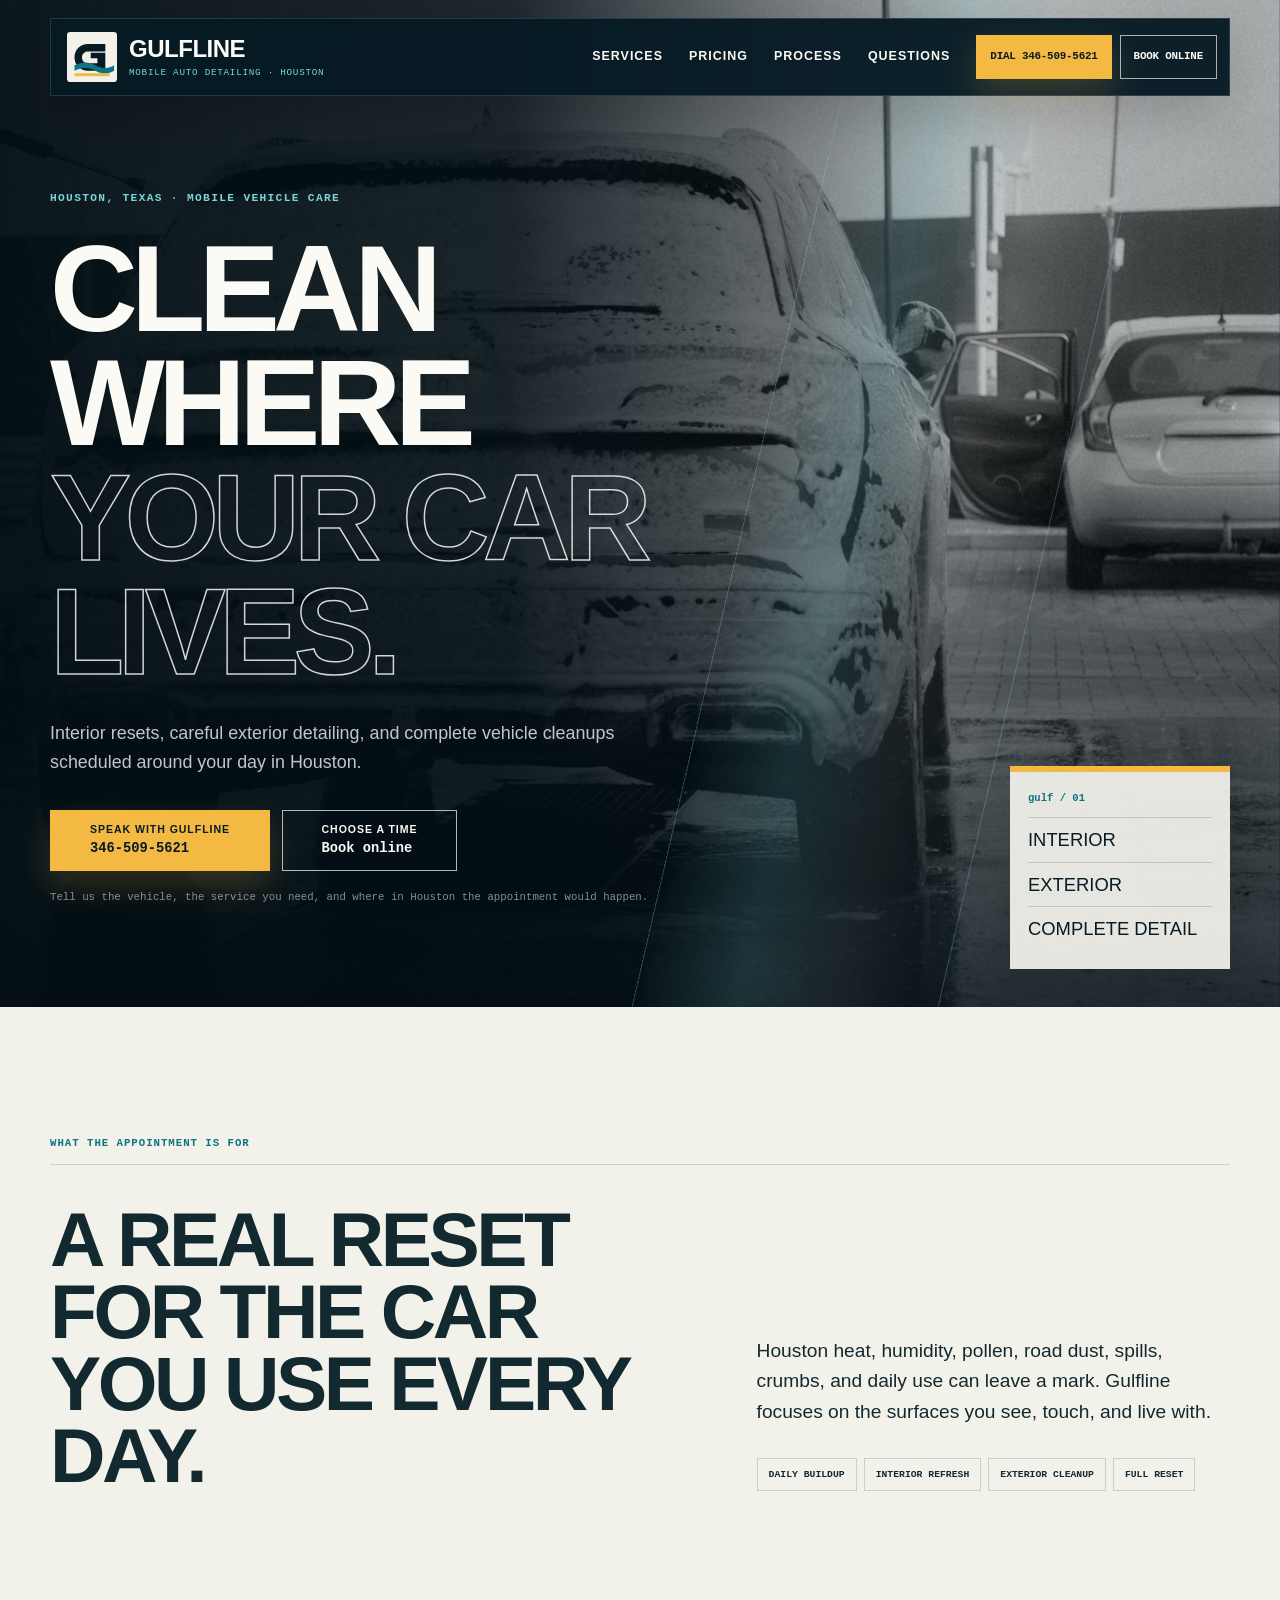
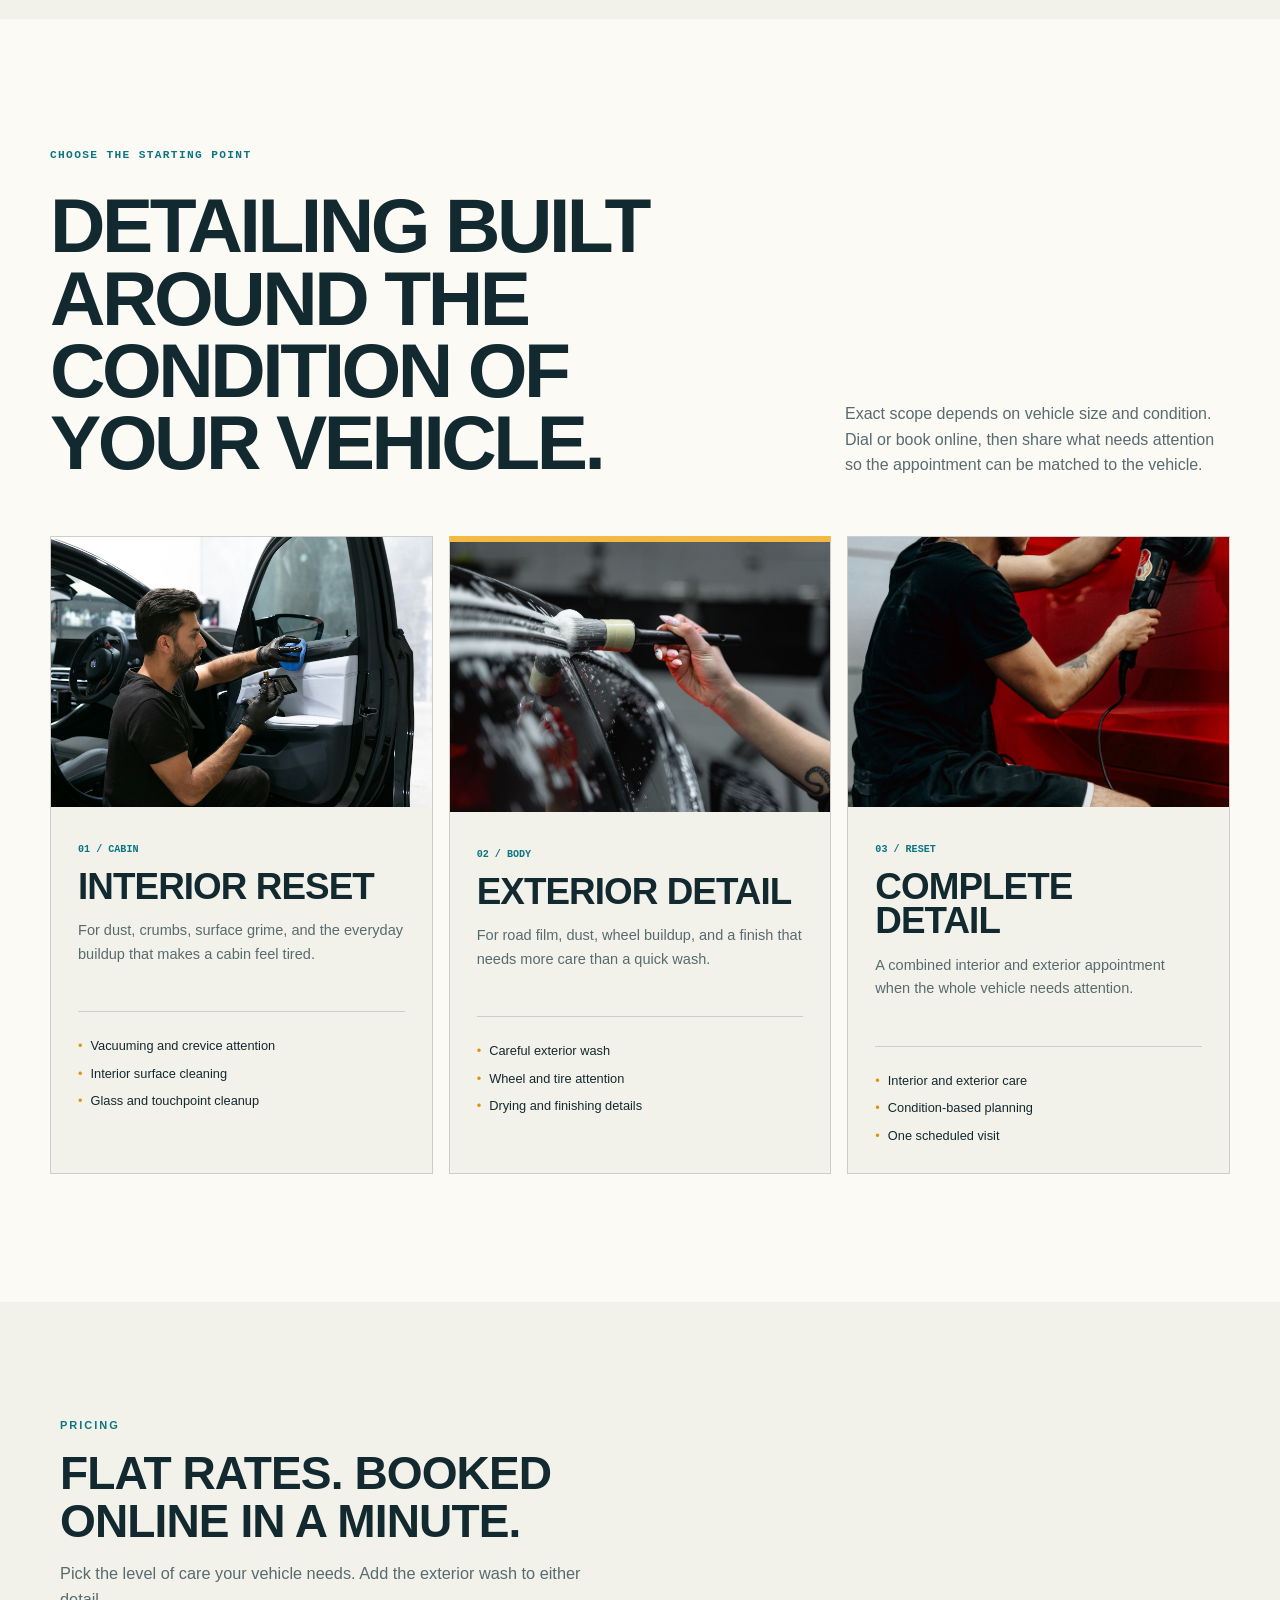
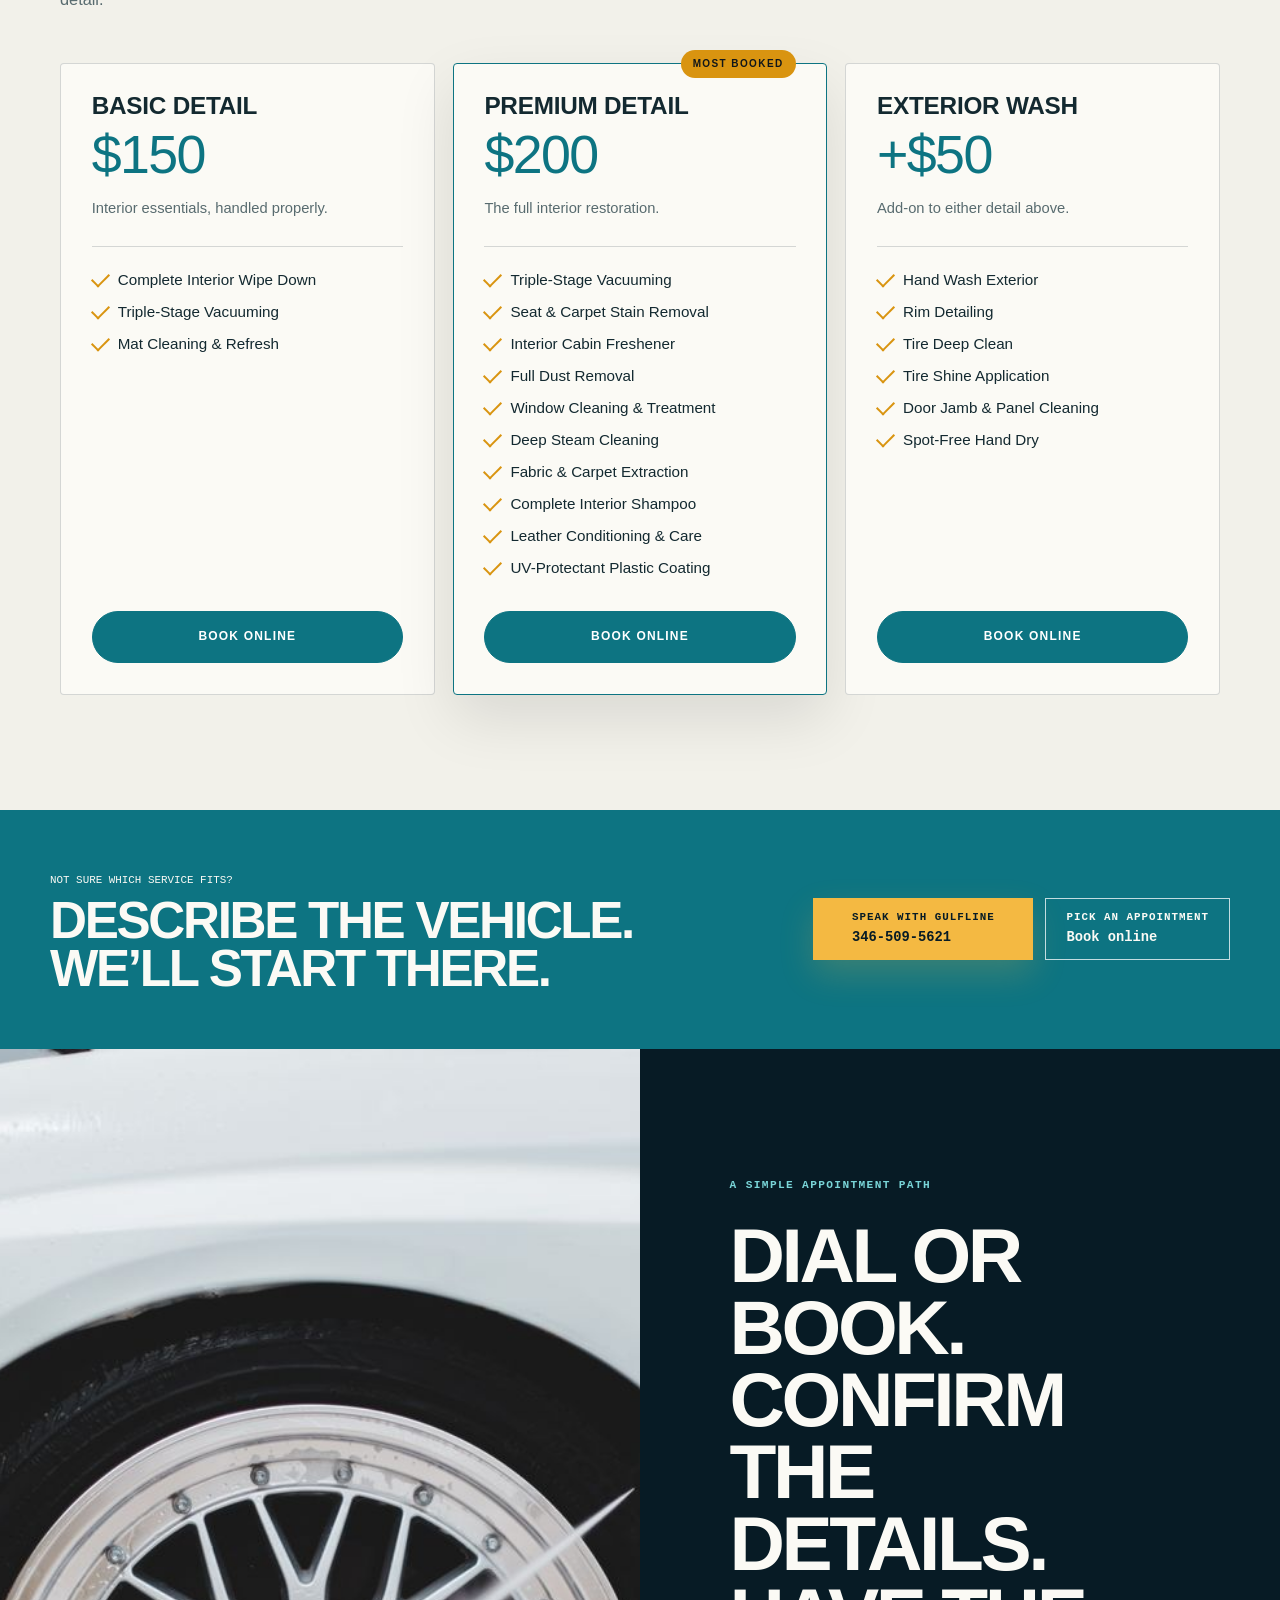
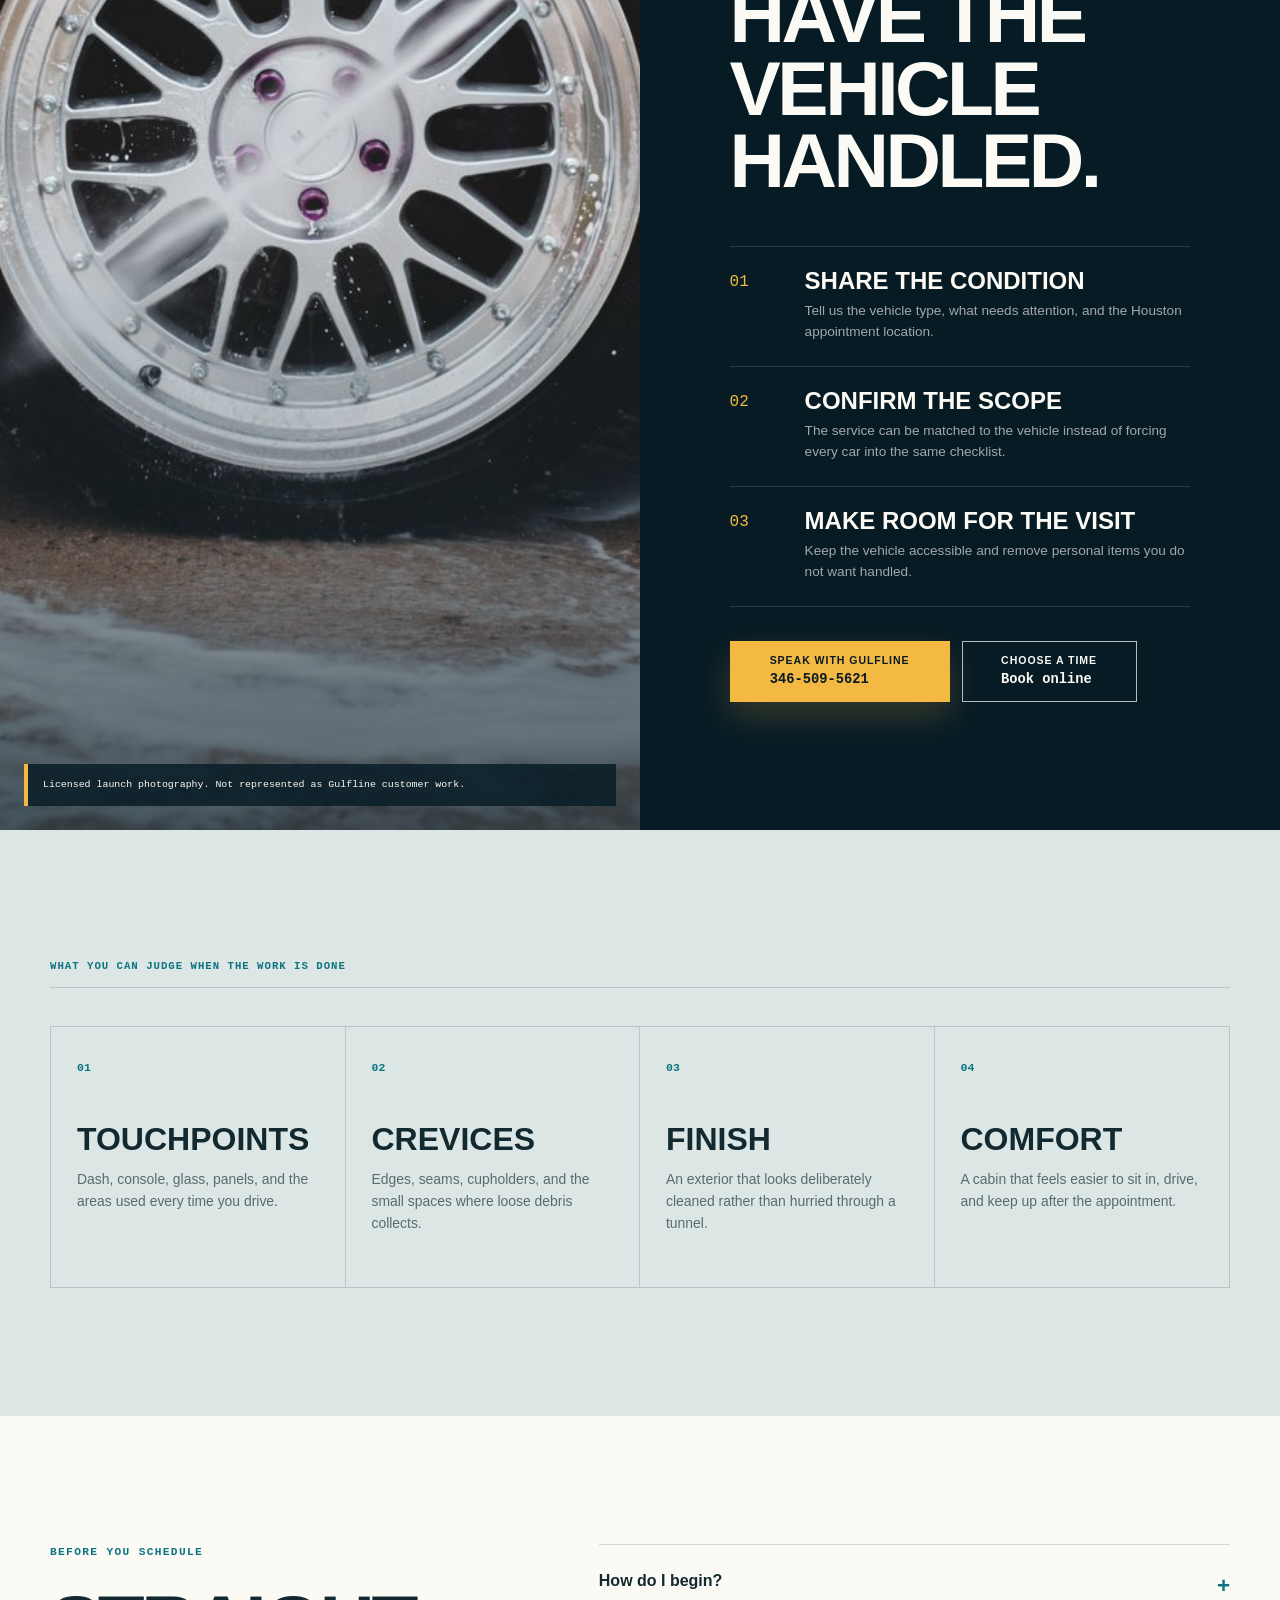
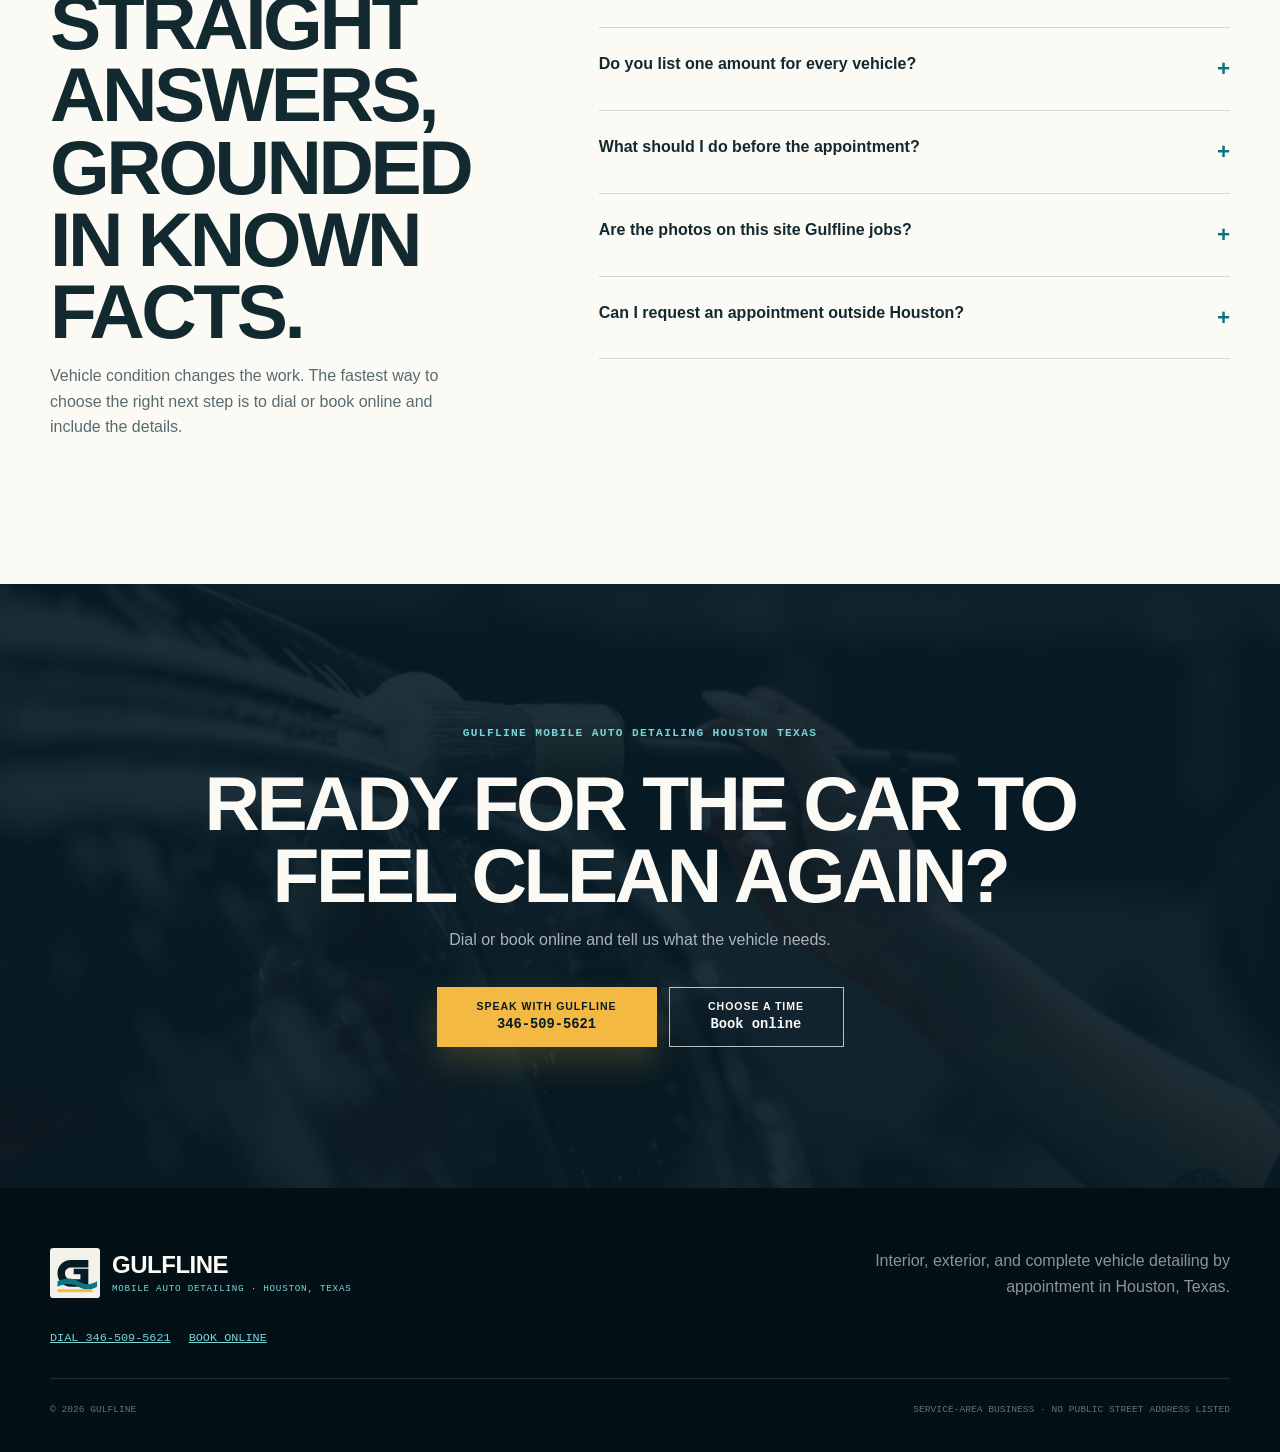
==== index.html @ 2dddc1d7 "Add flat-rate pricing section with three packages Publishes Basic Detail $150, Premium Detail $200, " ====
<!doctype html>
<html lang="en">
<head>
  <meta charset="utf-8">
  <meta name="viewport" content="width=device-width, initial-scale=1">
  <title>Gulfline Mobile Auto Detailing Houston Texas</title>
  <meta name="description" content="Gulfline Mobile Auto Detailing Houston Texas provides careful interior and exterior vehicle detailing by appointment. Dial or book online.">
  <meta name="theme-color" content="#071b25">
  <link rel="canonical" href="https://gulflinedetailing.shop/">
  <link rel="icon" href="/assets/favicon.svg" type="image/svg+xml">
  <link rel="preload" href="/assets/hero-foam.jpg" as="image">
  <link rel="stylesheet" href="/styles.css">
  <script type="application/ld+json">
{
  "@context": "https://schema.org",
  "@type": "LocalBusiness",
  "name": "Gulfline Mobile Auto Detailing Houston Texas",
  "url": "https://gulflinedetailing.shop/",
  "telephone": "+13465095621",
  "description": "Mobile auto detailing in Houston, Texas with interior, exterior, and complete detailing appointments.",
  "areaServed": {
    "@type": "City",
    "name": "Houston",
    "containedInPlace": {
      "@type": "State",
      "name": "Texas"
    }
  },
  "hasOfferCatalog": {
    "@type": "OfferCatalog",
    "name": "Detailing packages",
    "itemListElement": [
      {
        "@type": "Offer",
        "name": "Basic Detail",
        "price": "150",
        "priceCurrency": "USD",
        "availability": "https://schema.org/InStock",
        "url": "https://gulflinedetailing.shop/#pricing",
        "itemOffered": {
          "@type": "Service",
          "name": "Basic Detail",
          "description": "Interior essentials: complete interior wipe down, triple-stage vacuuming, and mat cleaning and refresh."
        }
      },
      {
        "@type": "Offer",
        "name": "Premium Detail",
        "price": "200",
        "priceCurrency": "USD",
        "availability": "https://schema.org/InStock",
        "url": "https://gulflinedetailing.shop/#pricing",
        "itemOffered": {
          "@type": "Service",
          "name": "Premium Detail",
          "description": "Full interior restoration: triple-stage vacuuming, seat and carpet stain removal, cabin freshener, full dust removal, window cleaning and treatment, deep steam cleaning, fabric and carpet extraction, complete interior shampoo, leather conditioning, and UV-protectant plastic coating."
        }
      },
      {
        "@type": "Offer",
        "name": "Exterior Wash",
        "price": "50",
        "priceCurrency": "USD",
        "availability": "https://schema.org/InStock",
        "url": "https://gulflinedetailing.shop/#pricing",
        "itemOffered": {
          "@type": "Service",
          "name": "Exterior Wash",
          "description": "Add-on to either detail: hand wash exterior, rim detailing, tire deep clean, tire shine application, door jamb and panel cleaning, and spot-free hand dry."
        }
      }
    ]
  }
}
    </script>
</head>
<body>
  <a class="skip-link" href="#main">Skip to content</a>

  <header class="site-header">
    <a class="brand" href="#top" aria-label="Gulfline home">
      <img src="/assets/logo.svg" alt="" width="52" height="52">
      <span><strong>Gulfline</strong><small>Mobile Auto Detailing · Houston</small></span>
    </a>
    <button class="menu-toggle" type="button" aria-expanded="false" aria-controls="site-nav">
      <span class="sr-only">Menu</span>
      <i></i><i></i><i></i>
    </button>
    <nav id="site-nav" class="site-nav" aria-label="Primary navigation">
      <a href="#services">Services</a>
      <a href="#pricing">Pricing</a>
      <a href="#process">Process</a>
      <a href="#faq">Questions</a>
      <div class="nav-actions">
        <a class="button button-primary button-small" href="tel:+13465095621">Dial 346-509-5621</a>
        <a class="button button-outline button-small" href="https://cal.com/sumitdatta/auto-detail-service">Book online</a>
      </div>
    </nav>
  </header>

  <main id="main">
    <section id="top" class="hero">
      <div class="hero-media" aria-hidden="true"></div>
      <div class="hero-shade" aria-hidden="true"></div>
      <div class="waterline" aria-hidden="true"></div>
      <div class="hero-copy">
        <p class="eyebrow">Houston, Texas · Mobile vehicle care</p>
        <h1>Clean where<br><em>your car lives.</em></h1>
        <p class="hero-lede">Interior resets, careful exterior detailing, and complete vehicle cleanups scheduled around your day in Houston.</p>
        <div class="action-pair">
          <a class="button button-primary" href="tel:+13465095621">
            <span>Speak with Gulfline</span>
            <strong>346-509-5621</strong>
          </a>
          <a class="button button-outline button-light" href="https://cal.com/sumitdatta/auto-detail-service">
            <span>Choose a time</span>
            <strong>Book online</strong>
          </a>
        </div>
        <p class="microcopy">Tell us the vehicle, the service you need, and where in Houston the appointment would happen.</p>
      </div>
      <div class="hero-ticket" aria-label="Service summary">
        <span>gulf / 01</span>
        <p>Interior</p>
        <p>Exterior</p>
        <p>Complete detail</p>
      </div>
    </section>

    <section class="intro section">
      <div class="section-label">What the appointment is for</div>
      <div class="intro-grid">
        <h2>A real reset for the car you use every day.</h2>
        <div>
          <p class="lead">Houston heat, humidity, pollen, road dust, spills, crumbs, and daily use can leave a mark. Gulfline focuses on the surfaces you see, touch, and live with.</p>
          <div class="condition-strip" aria-label="Common reasons to schedule">
            <span>Daily buildup</span>
            <span>Interior refresh</span>
            <span>Exterior cleanup</span>
            <span>Full reset</span>
          </div>
        </div>
      </div>
    </section>

    <section id="services" class="services section">
      <div class="section-heading">
        <div>
          <p class="section-kicker">Choose the starting point</p>
          <h2>Detailing built around the condition of your vehicle.</h2>
        </div>
        <p>Exact scope depends on vehicle size and condition. Dial or book online, then share what needs attention so the appointment can be matched to the vehicle.</p>
      </div>

      <div class="service-grid">
        <article class="service-card">
          <img src="/assets/service-interior.jpg" alt="A vehicle interior being carefully cleaned">
          <div class="service-body">
            <span class="service-code">01 / CABIN</span>
            <h3>Interior reset</h3>
            <p>For dust, crumbs, surface grime, and the everyday buildup that makes a cabin feel tired.</p>
            <ul>
              <li>Vacuuming and crevice attention</li>
              <li>Interior surface cleaning</li>
              <li>Glass and touchpoint cleanup</li>
            </ul>
          </div>
        </article>

        <article class="service-card featured">
          <img src="/assets/service-foam.jpg" alt="A vehicle covered in foam during an exterior wash">
          <div class="service-body">
            <span class="service-code">02 / BODY</span>
            <h3>Exterior detail</h3>
            <p>For road film, dust, wheel buildup, and a finish that needs more care than a quick wash.</p>
            <ul>
              <li>Careful exterior wash</li>
              <li>Wheel and tire attention</li>
              <li>Drying and finishing details</li>
            </ul>
          </div>
        </article>

        <article class="service-card">
          <img src="/assets/service-polish.jpg" alt="A vehicle panel being polished during detailing">
          <div class="service-body">
            <span class="service-code">03 / RESET</span>
            <h3>Complete detail</h3>
            <p>A combined interior and exterior appointment when the whole vehicle needs attention.</p>
            <ul>
              <li>Interior and exterior care</li>
              <li>Condition-based planning</li>
              <li>One scheduled visit</li>
            </ul>
          </div>
        </article>
      </div>
    </section>

    <section class="rates" id="pricing" aria-labelledby="pricing-title">
      <div class="rates-shell">
        <div class="rates-head">
          <p class="rates-eyebrow">Pricing</p>
          <h2 id="pricing-title">Flat rates. Booked online in a minute.</h2>
          <p class="rates-intro">Pick the level of care your vehicle needs. Add the exterior wash to either detail.</p>
        </div>

        <div class="rate-grid">
          <article class="rate-card">
            <h3>Basic Detail</h3>
            <p class="rate-figure">$150</p>
            <p class="rate-note">Interior essentials, handled properly.</p>
            <ul class="rate-list">
              <li>Complete Interior Wipe Down</li>
              <li>Triple-Stage Vacuuming</li>
              <li>Mat Cleaning &amp; Refresh</li>
            </ul>
            <a class="rate-cta" href="https://cal.com/sumitdatta/auto-detail-service" target="_blank" rel="noopener">Book Online</a>
          </article>
          <article class="rate-card rate-card-featured">
            <span class="rate-badge">Most booked</span>
            <h3>Premium Detail</h3>
            <p class="rate-figure">$200</p>
            <p class="rate-note">The full interior restoration.</p>
            <ul class="rate-list">
              <li>Triple-Stage Vacuuming</li>
              <li>Seat &amp; Carpet Stain Removal</li>
              <li>Interior Cabin Freshener</li>
              <li>Full Dust Removal</li>
              <li>Window Cleaning &amp; Treatment</li>
              <li>Deep Steam Cleaning</li>
              <li>Fabric &amp; Carpet Extraction</li>
              <li>Complete Interior Shampoo</li>
              <li>Leather Conditioning &amp; Care</li>
              <li>UV-Protectant Plastic Coating</li>
            </ul>
            <a class="rate-cta" href="https://cal.com/sumitdatta/auto-detail-service" target="_blank" rel="noopener">Book Online</a>
          </article>
          <article class="rate-card">
            <h3>Exterior Wash</h3>
            <p class="rate-figure">+$50</p>
            <p class="rate-note">Add-on to either detail above.</p>
            <ul class="rate-list">
              <li>Hand Wash Exterior</li>
              <li>Rim Detailing</li>
              <li>Tire Deep Clean</li>
              <li>Tire Shine Application</li>
              <li>Door Jamb &amp; Panel Cleaning</li>
              <li>Spot-Free Hand Dry</li>
            </ul>
            <a class="rate-cta" href="https://cal.com/sumitdatta/auto-detail-service" target="_blank" rel="noopener">Book Online</a>
          </article>
        </div>
      </div>
    </section>

    <section class="mid-cta">
      <div>
        <span>Not sure which service fits?</span>
        <h2>Describe the vehicle. We’ll start there.</h2>
      </div>
      <div class="action-pair">
        <a class="button button-primary" href="tel:+13465095621">
          <span>Speak with Gulfline</span>
          <strong>346-509-5621</strong>
        </a>
        <a class="button button-outline" href="https://cal.com/sumitdatta/auto-detail-service">
          <span>Pick an appointment</span>
          <strong>Book online</strong>
        </a>
      </div>
    </section>

    <section id="process" class="process">
      <div class="process-photo">
        <img src="/assets/process-wheel.jpg" alt="A car wheel being cleaned with water and foam">
        <p>Licensed launch photography. Not represented as Gulfline customer work.</p>
      </div>
      <div class="process-copy section">
        <p class="section-kicker light">A simple appointment path</p>
        <h2>Dial or book. Confirm the details. Have the vehicle handled.</h2>
        <ol>
          <li>
            <span>01</span>
            <div><h3>Share the condition</h3><p>Tell us the vehicle type, what needs attention, and the Houston appointment location.</p></div>
          </li>
          <li>
            <span>02</span>
            <div><h3>Confirm the scope</h3><p>The service can be matched to the vehicle instead of forcing every car into the same checklist.</p></div>
          </li>
          <li>
            <span>03</span>
            <div><h3>Make room for the visit</h3><p>Keep the vehicle accessible and remove personal items you do not want handled.</p></div>
          </li>
        </ol>
        <div class="action-pair">
          <a class="button button-primary" href="tel:+13465095621"><span>Speak with Gulfline</span><strong>346-509-5621</strong></a>
          <a class="button button-outline button-light" href="https://cal.com/sumitdatta/auto-detail-service"><span>Choose a time</span><strong>Book online</strong></a>
        </div>
      </div>
    </section>

    <section class="proof section">
      <div class="section-label">What you can judge when the work is done</div>
      <div class="proof-grid">
        <article><strong>01</strong><h3>Touchpoints</h3><p>Dash, console, glass, panels, and the areas used every time you drive.</p></article>
        <article><strong>02</strong><h3>Crevices</h3><p>Edges, seams, cupholders, and the small spaces where loose debris collects.</p></article>
        <article><strong>03</strong><h3>Finish</h3><p>An exterior that looks deliberately cleaned rather than hurried through a tunnel.</p></article>
        <article><strong>04</strong><h3>Comfort</h3><p>A cabin that feels easier to sit in, drive, and keep up after the appointment.</p></article>
      </div>
    </section>

    <section id="faq" class="faq section">
      <div>
        <p class="section-kicker">Before you schedule</p>
        <h2>Straight answers, grounded in known facts.</h2>
        <p class="faq-intro">Vehicle condition changes the work. The fastest way to choose the right next step is to dial or book online and include the details.</p>
      </div>
      <div class="accordion">
        <details>
          <summary>How do I begin?<span aria-hidden="true">+</span></summary>
          <p>Dial +1 346-509-5621 or use the online appointment link. Share the vehicle, the service you are considering, and the Houston location.</p>
        </details>
        <details>
          <summary>Do you list one amount for every vehicle?<span aria-hidden="true">+</span></summary>
          <p>Not on this site. Vehicle size, condition, and requested scope can change the work, so confirm the details before the appointment.</p>
        </details>
        <details>
          <summary>What should I do before the appointment?<span aria-hidden="true">+</span></summary>
          <p>Remove valuables and personal items, make the vehicle accessible, and mention any areas that need special attention.</p>
        </details>
        <details>
          <summary>Are the photos on this site Gulfline jobs?<span aria-hidden="true">+</span></summary>
          <p>No. They are licensed stock photographs used to show the type of detailing work discussed on the page, not Gulfline customer vehicles.</p>
        </details>
        <details>
          <summary>Can I request an appointment outside Houston?<span aria-hidden="true">+</span></summary>
          <p>Dial or book online and include the location. Availability for nearby areas should be confirmed directly rather than assumed.</p>
        </details>
      </div>
    </section>

    <section class="final-cta">
      <p class="section-kicker light">Gulfline Mobile Auto Detailing Houston Texas</p>
      <h2>Ready for the car to feel clean again?</h2>
      <p>Dial or book online and tell us what the vehicle needs.</p>
      <div class="action-pair centered">
        <a class="button button-primary" href="tel:+13465095621"><span>Speak with Gulfline</span><strong>346-509-5621</strong></a>
        <a class="button button-outline button-light" href="https://cal.com/sumitdatta/auto-detail-service"><span>Choose a time</span><strong>Book online</strong></a>
      </div>
    </section>
  </main>

  <footer>
    <a class="brand footer-brand" href="#top">
      <img src="/assets/logo.svg" alt="" width="52" height="52">
      <span><strong>Gulfline</strong><small>Mobile Auto Detailing · Houston, Texas</small></span>
    </a>
    <p>Interior, exterior, and complete vehicle detailing by appointment in Houston, Texas.</p>
    <div class="footer-actions">
      <a href="tel:+13465095621">Dial 346-509-5621</a>
      <a href="https://cal.com/sumitdatta/auto-detail-service">Book online</a>
    </div>
    <div class="footer-bottom"><span>© <span id="year">2026</span> Gulfline</span><span>Service-area business · No public street address listed</span></div>
  </footer>

  <div class="mobile-bar" aria-label="Appointment actions">
    <a href="tel:+13465095621">Dial 346-509-5621</a>
    <a href="https://cal.com/sumitdatta/auto-detail-service">Book online</a>
  </div>
  <script src="/script.js"></script>
</body>
</html>
---- styles.css ----
:root {
  --storm: #071b25;
  --storm-2: #0c2a36;
  --gulf: #0d7482;
  --gulf-light: #79d5d8;
  --concrete: #f2f1ea;
  --paper: #fbfaf5;
  --signal: #f4b942;
  --signal-dark: #d99410;
  --ink: #132930;
  --muted: #586b6f;
  --line: rgba(7, 27, 37, .16);
  --display: "Arial Narrow", "Avenir Next Condensed", Impact, sans-serif;
  --body: "Avenir Next", Avenir, "Helvetica Neue", Arial, sans-serif;
  --mono: "SFMono-Regular", Consolas, "Liberation Mono", monospace;
  --shell: min(1180px, calc(100vw - 48px));
}

* { box-sizing: border-box; }
html { scroll-behavior: smooth; }
body {
  margin: 0;
  overflow-x: hidden;
  color: var(--ink);
  background: var(--concrete);
  font-family: var(--body);
  line-height: 1.6;
  -webkit-font-smoothing: antialiased;
}
body.menu-open { overflow: hidden; }
img { display: block; max-width: 100%; }
a { color: inherit; }
button { font: inherit; }
a:focus-visible, button:focus-visible, summary:focus-visible {
  outline: 3px solid var(--signal);
  outline-offset: 4px;
}
.sr-only {
  position: absolute;
  width: 1px;
  height: 1px;
  padding: 0;
  margin: -1px;
  overflow: hidden;
  clip: rect(0, 0, 0, 0);
  white-space: nowrap;
  border: 0;
}
.skip-link {
  position: fixed;
  z-index: 100;
  top: -80px;
  left: 10px;
  padding: 10px 15px;
  color: var(--storm);
  background: var(--signal);
}
.skip-link:focus { top: 10px; }

.site-header {
  position: absolute;
  z-index: 30;
  top: 18px;
  left: 50%;
  display: flex;
  align-items: center;
  justify-content: space-between;
  width: var(--shell);
  min-height: 78px;
  padding: 10px 12px 10px 16px;
  color: var(--paper);
  border: 1px solid rgba(255,255,255,.13);
  background: rgba(7, 27, 37, .96);
  box-shadow: 0 18px 60px rgba(0,0,0,.2);
  backdrop-filter: blur(14px);
  transform: translateX(-50%);
}
.brand {
  display: inline-flex;
  align-items: center;
  gap: 12px;
  text-decoration: none;
}
.brand img { width: 50px; height: 50px; }
.brand > span { display: grid; line-height: 1; }
.brand strong {
  font-family: var(--display);
  font-size: 1.5rem;
  letter-spacing: -.02em;
  text-transform: uppercase;
}
.brand small {
  margin-top: 7px;
  color: var(--gulf-light);
  font-family: var(--mono);
  font-size: .58rem;
  letter-spacing: .08em;
  text-transform: uppercase;
}
.site-nav { display: flex; align-items: center; gap: 26px; }
.site-nav > a {
  font-size: .78rem;
  font-weight: 700;
  text-decoration: none;
  text-transform: uppercase;
  letter-spacing: .08em;
}
.site-nav > a:hover { color: var(--gulf-light); }
.nav-actions { display: flex; gap: 8px; }
.menu-toggle { display: none; }

.button {
  display: inline-flex;
  align-items: center;
  justify-content: center;
  min-height: 58px;
  padding: 10px 20px;
  border: 1px solid transparent;
  text-decoration: none;
  transition: transform 180ms ease, background 180ms ease, color 180ms ease;
}
.button, .action-pair > * { min-width: 0; }
.button:hover { transform: translateY(-2px); }
.button span, .button strong { display: block; }
.button span {
  font-size: .66rem;
  font-weight: 800;
  letter-spacing: .09em;
  text-transform: uppercase;
}
.button strong { font-family: var(--mono); font-size: .86rem; }
.button-primary {
  display: grid;
  min-width: 220px;
  color: var(--storm);
  background: var(--signal);
  box-shadow: 0 14px 34px rgba(244, 185, 66, .2);
}
.button-primary:hover { background: #ffd06b; }
.button-outline {
  display: grid;
  min-width: 175px;
  border-color: var(--storm);
  color: var(--storm);
  background: transparent;
}
.button-outline:hover { color: var(--paper); background: var(--storm); }
.button-light { border-color: rgba(255,255,255,.7); color: var(--paper); }
.button-light:hover { color: var(--storm); background: var(--paper); }
.button-small {
  display: inline-flex;
  min-width: 0;
  min-height: 44px;
  padding: 8px 13px;
  font-family: var(--mono);
  font-size: .68rem;
  font-weight: 800;
  letter-spacing: -.02em;
  text-transform: uppercase;
}
.nav-actions .button-outline { border-color: rgba(255,255,255,.65); color: var(--paper); }
.nav-actions .button-outline:hover { color: var(--storm); background: var(--paper); }

.hero {
  position: relative;
  min-height: 840px;
  overflow: hidden;
  color: var(--paper);
  background: var(--storm);
}
.hero-media {
  position: absolute;
  inset: 0;
  background: url("/assets/hero-foam.jpg") 64% center / cover no-repeat;
  animation: hero-in 1.1s ease-out both;
}
.hero-shade {
  position: absolute;
  inset: 0;
  background:
    linear-gradient(90deg, rgba(3,15,21,.96) 0%, rgba(3,15,21,.88) 40%, rgba(3,15,21,.2) 76%),
    linear-gradient(0deg, rgba(3,15,21,.78), transparent 55%);
}
.waterline {
  position: absolute;
  z-index: 1;
  top: -5%;
  left: 58%;
  width: 24%;
  height: 115%;
  border-inline: 1px solid rgba(121,213,216,.28);
  background: linear-gradient(90deg, transparent, rgba(121,213,216,.16), rgba(255,255,255,.08), transparent);
  transform: skewX(-13deg);
  animation: waterline-in 1.25s .1s ease-out both;
}
.hero-copy {
  position: relative;
  z-index: 3;
  width: min(850px, calc(100vw - 48px));
  padding: 190px 0 100px max(24px, calc((100vw - 1180px) / 2));
}
.eyebrow, .section-kicker {
  margin: 0 0 24px;
  color: var(--gulf);
  font-family: var(--mono);
  font-size: .7rem;
  font-weight: 700;
  letter-spacing: .12em;
  text-transform: uppercase;
}
.eyebrow { color: var(--gulf-light); }
h1, h2, h3 {
  margin-top: 0;
  font-family: var(--display);
  line-height: .94;
  text-transform: uppercase;
}
h1 {
  max-width: 850px;
  margin-bottom: 30px;
  font-size: clamp(4.7rem, 9.5vw, 9rem);
  letter-spacing: -.055em;
}
h1 em {
  color: transparent;
  font-style: normal;
  -webkit-text-stroke: 1.5px rgba(255,255,255,.82);
}
.hero-lede {
  max-width: 610px;
  margin: 0;
  color: rgba(255,255,255,.76);
  font-size: clamp(1rem, 1.4vw, 1.22rem);
}
.action-pair { display: flex; flex-wrap: wrap; gap: 12px; margin-top: 34px; }
.microcopy {
  max-width: 600px;
  margin: 18px 0 0;
  color: rgba(255,255,255,.52);
  font-family: var(--mono);
  font-size: .67rem;
}
.hero-ticket {
  position: absolute;
  z-index: 3;
  right: max(24px, calc((100vw - 1180px) / 2));
  bottom: 38px;
  width: 220px;
  padding: 18px;
  color: var(--storm);
  border-top: 6px solid var(--signal);
  background: rgba(242,241,234,.94);
  box-shadow: 0 20px 45px rgba(0,0,0,.18);
}
.hero-ticket span {
  display: block;
  margin-bottom: 10px;
  color: var(--gulf);
  font-family: var(--mono);
  font-size: .66rem;
  font-weight: 800;
}
.hero-ticket p {
  margin: 0;
  padding: 7px 0;
  border-top: 1px solid var(--line);
  font-family: var(--display);
  font-size: 1.15rem;
  text-transform: uppercase;
}

.section { padding: clamp(80px, 10vw, 140px) max(24px, calc((100vw - 1180px) / 2)); }
.section-label {
  margin-bottom: 38px;
  padding-bottom: 12px;
  color: var(--gulf);
  border-bottom: 1px solid var(--line);
  font-family: var(--mono);
  font-size: .67rem;
  font-weight: 800;
  letter-spacing: .09em;
  text-transform: uppercase;
}
.intro { background: var(--concrete); }
.intro-grid {
  display: grid;
  grid-template-columns: 1.1fr .9fr;
  gap: clamp(60px, 10vw, 150px);
  align-items: end;
}
h2 {
  margin-bottom: 0;
  font-size: clamp(3.3rem, 6vw, 6.2rem);
  letter-spacing: -.045em;
}
.lead { margin: 0 0 30px; font-size: clamp(1.08rem, 1.5vw, 1.28rem); }
.condition-strip { display: flex; flex-wrap: wrap; gap: 7px; }
.condition-strip span {
  padding: 8px 11px;
  border: 1px solid var(--line);
  font-family: var(--mono);
  font-size: .61rem;
  font-weight: 700;
  text-transform: uppercase;
}

.services { background: var(--paper); }
.section-heading {
  display: grid;
  grid-template-columns: 1.3fr .7fr;
  gap: 80px;
  align-items: end;
  margin-bottom: 58px;
}
.section-heading > p { margin: 0; color: var(--muted); }
.service-grid { display: grid; grid-template-columns: repeat(3, 1fr); gap: 16px; }
.service-card {
  overflow: hidden;
  border: 1px solid var(--line);
  background: var(--concrete);
  transition: transform 180ms ease, box-shadow 180ms ease;
}
.service-card:hover { transform: translateY(-5px); box-shadow: 0 20px 55px rgba(7,27,37,.1); }
.service-card.featured { border-top: 6px solid var(--signal); }
.service-card img { width: 100%; height: 270px; object-fit: cover; }
.service-body { padding: 27px; }
.service-code {
  color: var(--gulf);
  font-family: var(--mono);
  font-size: .63rem;
  font-weight: 800;
}
.service-body h3 { margin: 10px 0 15px; font-size: 2.3rem; letter-spacing: -.025em; }
.service-body p { min-height: 72px; margin: 0; color: var(--muted); font-size: .91rem; }
.service-body ul {
  margin: 20px 0 0;
  padding: 17px 0 0;
  border-top: 1px solid var(--line);
  list-style: none;
  font-size: .8rem;
}
.service-body li { margin-top: 7px; }
.service-body li::before { margin-right: 8px; color: var(--signal-dark); content: "•"; }

.mid-cta {
  display: flex;
  align-items: center;
  justify-content: space-between;
  gap: 50px;
  padding: 55px max(24px, calc((100vw - 1180px) / 2));
  color: var(--paper);
  background: var(--gulf);
}
.mid-cta span { font-family: var(--mono); font-size: .68rem; text-transform: uppercase; }
.mid-cta h2 { max-width: 670px; margin-top: 7px; font-size: clamp(2.4rem, 4vw, 4.2rem); }
.mid-cta .action-pair { flex: none; margin-top: 0; }
.mid-cta .button-outline { border-color: rgba(255,255,255,.75); color: var(--paper); }
.mid-cta .button-outline:hover { color: var(--storm); background: var(--paper); }

.process {
  display: grid;
  grid-template-columns: 1fr 1fr;
  color: var(--paper);
  background: var(--storm);
}
.process-photo { position: relative; min-height: 760px; overflow: hidden; }
.process-photo img { width: 100%; height: 100%; object-fit: cover; }
.process-photo::after {
  position: absolute;
  inset: 0;
  background: linear-gradient(0deg, rgba(7,27,37,.72), transparent 45%);
  content: "";
}
.process-photo p {
  position: absolute;
  z-index: 2;
  right: 24px;
  bottom: 24px;
  left: 24px;
  margin: 0;
  padding: 13px 15px;
  border-left: 4px solid var(--signal);
  background: rgba(7,27,37,.82);
  font-family: var(--mono);
  font-size: .62rem;
}
.process-copy { padding-inline: clamp(45px, 7vw, 110px); }
.section-kicker.light { color: var(--gulf-light); }
.process-copy ol { margin: 50px 0 0; padding: 0; list-style: none; }
.process-copy li {
  display: grid;
  grid-template-columns: 55px 1fr;
  gap: 20px;
  padding: 23px 0;
  border-top: 1px solid rgba(255,255,255,.15);
}
.process-copy li:last-child { border-bottom: 1px solid rgba(255,255,255,.15); }
.process-copy li > span { color: var(--signal); font-family: var(--mono); }
.process-copy h3 { margin: 0 0 7px; font-size: 1.5rem; }
.process-copy li p { margin: 0; color: rgba(255,255,255,.62); font-size: .85rem; }

.proof { background: #dce7e5; }
.proof-grid { display: grid; grid-template-columns: repeat(4, 1fr); border: 1px solid var(--line); }
.proof-grid article { min-height: 260px; padding: 26px; border-right: 1px solid var(--line); }
.proof-grid article:last-child { border-right: 0; }
.proof-grid strong { color: var(--gulf); font-family: var(--mono); font-size: .72rem; }
.proof-grid h3 { margin: 45px 0 14px; font-size: 2rem; }
.proof-grid p { margin: 0; color: var(--muted); font-size: .87rem; }

.faq {
  display: grid;
  grid-template-columns: .8fr 1.2fr;
  gap: clamp(60px, 10vw, 140px);
  background: var(--paper);
}
.faq-intro { max-width: 440px; color: var(--muted); }
.accordion details { border-top: 1px solid var(--line); }
.accordion details:last-child { border-bottom: 1px solid var(--line); }
.accordion summary {
  display: flex;
  justify-content: space-between;
  gap: 20px;
  padding: 23px 0;
  cursor: pointer;
  font-weight: 800;
  list-style: none;
}
.accordion summary::-webkit-details-marker { display: none; }
.accordion summary span { color: var(--gulf); font-size: 1.4rem; transition: transform 180ms ease; }
.accordion details[open] summary span { transform: rotate(45deg); }
.accordion details p { margin: -5px 40px 24px 0; color: var(--muted); font-size: .9rem; }

.final-cta {
  padding: clamp(85px, 11vw, 155px) 24px;
  color: var(--paper);
  text-align: center;
  background:
    linear-gradient(rgba(7,27,37,.9), rgba(7,27,37,.9)),
    url("/assets/service-foam.jpg") center / cover;
}
.final-cta h2 { max-width: 900px; margin-inline: auto; }
.final-cta > p:not(.section-kicker) { color: rgba(255,255,255,.66); }
.centered { justify-content: center; }

footer {
  display: grid;
  grid-template-columns: 1fr 1fr;
  gap: 30px;
  padding: 60px max(24px, calc((100vw - 1180px) / 2)) 34px;
  color: var(--paper);
  background: #031016;
}
.footer-brand { align-self: start; }
footer > p { justify-self: end; max-width: 440px; margin: 0; color: rgba(255,255,255,.55); text-align: right; }
.footer-actions { display: flex; gap: 18px; font-family: var(--mono); font-size: .74rem; text-transform: uppercase; }
.footer-actions a { color: var(--gulf-light); }
.footer-bottom {
  grid-column: 1 / -1;
  display: flex;
  justify-content: space-between;
  padding-top: 23px;
  color: rgba(255,255,255,.4);
  border-top: 1px solid rgba(255,255,255,.12);
  font-family: var(--mono);
  font-size: .6rem;
  text-transform: uppercase;
}
.mobile-bar { display: none; }

@keyframes hero-in {
  from { opacity: 0; transform: scale(1.07); }
  to { opacity: 1; transform: scale(1); }
}
@keyframes waterline-in {
  from { opacity: 0; transform: translateX(140%) skewX(-13deg); }
  to { opacity: 1; transform: translateX(0) skewX(-13deg); }
}
@media (prefers-reduced-motion: reduce) {
  html { scroll-behavior: auto; }
  *, *::before, *::after { animation-duration: .01ms !important; animation-iteration-count: 1 !important; transition-duration: .01ms !important; }
}
@media (max-width: 1050px) {
  .site-header { min-height: 70px; }
  .menu-toggle {
    display: flex;
    width: 42px;
    height: 42px;
    padding: 9px;
    flex-direction: column;
    justify-content: center;
    gap: 5px;
    color: var(--paper);
    border: 1px solid rgba(255,255,255,.35);
    background: transparent;
  }
  .menu-toggle i { display: block; width: 100%; height: 1px; background: currentColor; }
  .site-nav {
    position: fixed;
    top: 88px;
    right: 0;
    left: 0;
    display: none;
    align-items: stretch;
    padding: 28px;
    flex-direction: column;
    color: var(--paper);
    background: var(--storm);
    box-shadow: 0 25px 50px rgba(0,0,0,.22);
  }
  .site-nav.open { display: flex; }
  .site-nav > a { font-size: 1rem; }
  .nav-actions { display: grid; grid-template-columns: 1fr 1fr; }
  .hero-copy { padding-top: 175px; }
  .hero-ticket { display: none; }
  .service-grid { grid-template-columns: 1fr 1fr; }
  .service-card:last-child { grid-column: 1 / -1; }
  .process { grid-template-columns: 1fr; }
  .process-photo { min-height: 560px; }
  .proof-grid { grid-template-columns: 1fr 1fr; }
  .proof-grid article { border-bottom: 1px solid var(--line); }
  .proof-grid article:nth-child(2) { border-right: 0; }
}
@media (max-width: 760px) {
  :root { --shell: calc(100vw - 28px); }
  .site-header { top: 10px; padding: 9px 10px; }
  .brand { min-width: 0; }
  .brand img { width: 42px; height: 42px; }
  .brand strong { font-size: 1.2rem; }
  .brand small { display: none; }
  .site-nav { top: 80px; }
  .nav-actions { grid-template-columns: 1fr; }
  .hero { min-height: 790px; }
  .hero-media { background-position: 70% center; }
  .hero-shade { background: linear-gradient(90deg, rgba(3,15,21,.96), rgba(3,15,21,.7)); }
  .waterline { left: 70%; width: 35%; }
  .hero-copy { width: 100%; padding: 150px 22px 90px; }
  h1 { font-size: clamp(4.1rem, 20vw, 6rem); line-height: .84; }
  .action-pair { align-items: stretch; flex-direction: column; }
  .action-pair .button { width: 100%; }
  .intro-grid, .section-heading, .faq { grid-template-columns: 1fr; gap: 40px; }
  .service-grid { grid-template-columns: 1fr; }
  .service-card:last-child { grid-column: auto; }
  .service-body p { min-height: 0; }
  .mid-cta { align-items: stretch; flex-direction: column; }
  .mid-cta .action-pair { width: 100%; }
  .process-photo { min-height: 450px; }
  .process-copy { padding-inline: 22px; }
  .proof-grid { grid-template-columns: 1fr; }
  .proof-grid article { min-height: 220px; border-right: 0; }
  footer { grid-template-columns: 1fr; padding-bottom: 105px; }
  footer > p { justify-self: start; text-align: left; }
  .footer-actions { flex-wrap: wrap; }
  .footer-bottom { gap: 12px; align-items: flex-start; flex-direction: column; }
  .mobile-bar {
    position: fixed;
    z-index: 50;
    right: 10px;
    bottom: 10px;
    left: 10px;
    display: grid;
    grid-template-columns: minmax(0, 1.35fr) minmax(0, 1fr);
    gap: 7px;
    padding: 7px;
    background: rgba(7,27,37,.94);
    box-shadow: 0 18px 40px rgba(0,0,0,.3);
    backdrop-filter: blur(10px);
  }
  .mobile-bar a {
    min-width: 0;
    display: grid;
    min-height: 56px;
    place-items: center;
    padding: 8px;
    font-family: var(--mono);
    font-size: .68rem;
    font-weight: 800;
    text-align: center;
    text-decoration: none;
    text-transform: uppercase;
  }
  .mobile-bar a:first-child { color: var(--storm); background: var(--signal); }
  .mobile-bar a:last-child { color: var(--paper); border: 1px solid rgba(255,255,255,.5); }
}


/* ---------- Pricing ---------- */
.rates {
  --p-band: var(--concrete);
  --p-surface: var(--paper);
  --p-ink: var(--ink);
  --p-muted: var(--muted);
  --p-line: var(--line);
  --p-accent: var(--gulf);
  --p-accent-ink: #ffffff;
  --p-badge-ink: #10161a;
  --p-hi: var(--signal-dark);
  padding: clamp(72px, 9vw, 130px) clamp(22px, 5vw, 60px);
  background: var(--p-band);
  color: var(--p-ink);
}
.rates-shell { width: min(1180px, 100%); margin-inline: auto; }
.rates-head { max-width: 60ch; margin-bottom: clamp(34px, 4vw, 54px); }
.rates-eyebrow {
  margin: 0 0 14px;
  font-family: var(--body);
  font-size: 11px;
  font-weight: 800;
  letter-spacing: .18em;
  text-transform: uppercase;
  color: var(--p-accent);
}
.rates-head h2 {
  margin: 0 0 14px;
  font-family: var(--display);
  font-size: clamp(30px, 3.6vw, 48px);
  line-height: 1.05;
  letter-spacing: -.02em;
  color: var(--p-ink);
}
.rates-intro { margin: 0; color: var(--p-muted); font-size: 1.02rem; line-height: 1.6; }
.rate-grid {
  display: grid;
  grid-template-columns: repeat(3, 1fr);
  gap: 18px;
  align-items: stretch;
}
.rate-card {
  position: relative;
  display: flex;
  flex-direction: column;
  gap: 4px;
  padding: clamp(26px, 2.4vw, 36px);
  background: var(--p-surface);
  border: 1px solid var(--p-line);
  border-radius: 4px;
}
.rate-card-featured {
  border-color: var(--p-accent);
  box-shadow: 0 24px 60px rgba(0, 0, 0, .10);
}
.rate-badge {
  position: absolute;
  top: 0;
  right: clamp(26px, 2.4vw, 36px);
  transform: translateY(-50%);
  padding: 6px 12px;
  background: var(--p-hi);
  color: var(--p-badge-ink);
  font-family: var(--body);
  font-size: 10px;
  font-weight: 800;
  letter-spacing: .14em;
  text-transform: uppercase;
  border-radius: 999px;
}
.rate-card h3 {
  margin: 0;
  font-family: var(--display);
  font-size: clamp(21px, 1.9vw, 26px);
  letter-spacing: -.01em;
  color: var(--p-ink);
}
.rate-figure {
  margin: 6px 0 0;
  font-family: var(--display);
  font-size: clamp(40px, 4.2vw, 56px);
  line-height: 1;
  letter-spacing: -.03em;
  color: var(--p-accent);
}
.rate-note { margin: 12px 0 0; color: var(--p-muted); font-size: .92rem; line-height: 1.5; }
.rate-list {
  list-style: none;
  margin: 22px 0 0;
  padding: 22px 0 0;
  border-top: 1px solid var(--p-line);
  display: grid;
  align-content: start;
  gap: 10px;
  flex: 1;
}
.rate-list li {
  position: relative;
  padding-left: 26px;
  font-size: .95rem;
  line-height: 1.45;
  color: var(--p-ink);
}
.rate-list li::before {
  content: "";
  position: absolute;
  left: 0;
  top: .28em;
  width: 15px;
  height: 8px;
  border-left: 2px solid var(--p-hi);
  border-bottom: 2px solid var(--p-hi);
  transform: rotate(-45deg);
}
.rate-cta {
  display: inline-flex;
  align-items: center;
  justify-content: center;
  margin-top: 28px;
  min-height: 52px;
  padding: 0 22px;
  background: var(--p-accent);
  color: var(--p-accent-ink);
  border: 1px solid var(--p-accent);
  border-radius: 999px;
  font-family: var(--body);
  font-size: 12px;
  font-weight: 800;
  letter-spacing: .1em;
  text-transform: uppercase;
  text-decoration: none;
  transition: transform .2s ease, opacity .2s ease;
}
.rate-cta:hover { transform: translateY(-2px); opacity: .92; }
@media (max-width: 940px) {
  .rate-grid { grid-template-columns: 1fr 1fr; }
  .rate-card-featured { grid-row: span 2; }
}
@media (max-width: 640px) {
  .rate-grid { grid-template-columns: 1fr; }
  .rate-card-featured { grid-row: auto; }
  .rate-badge { right: auto; left: clamp(26px, 2.4vw, 36px); }
}
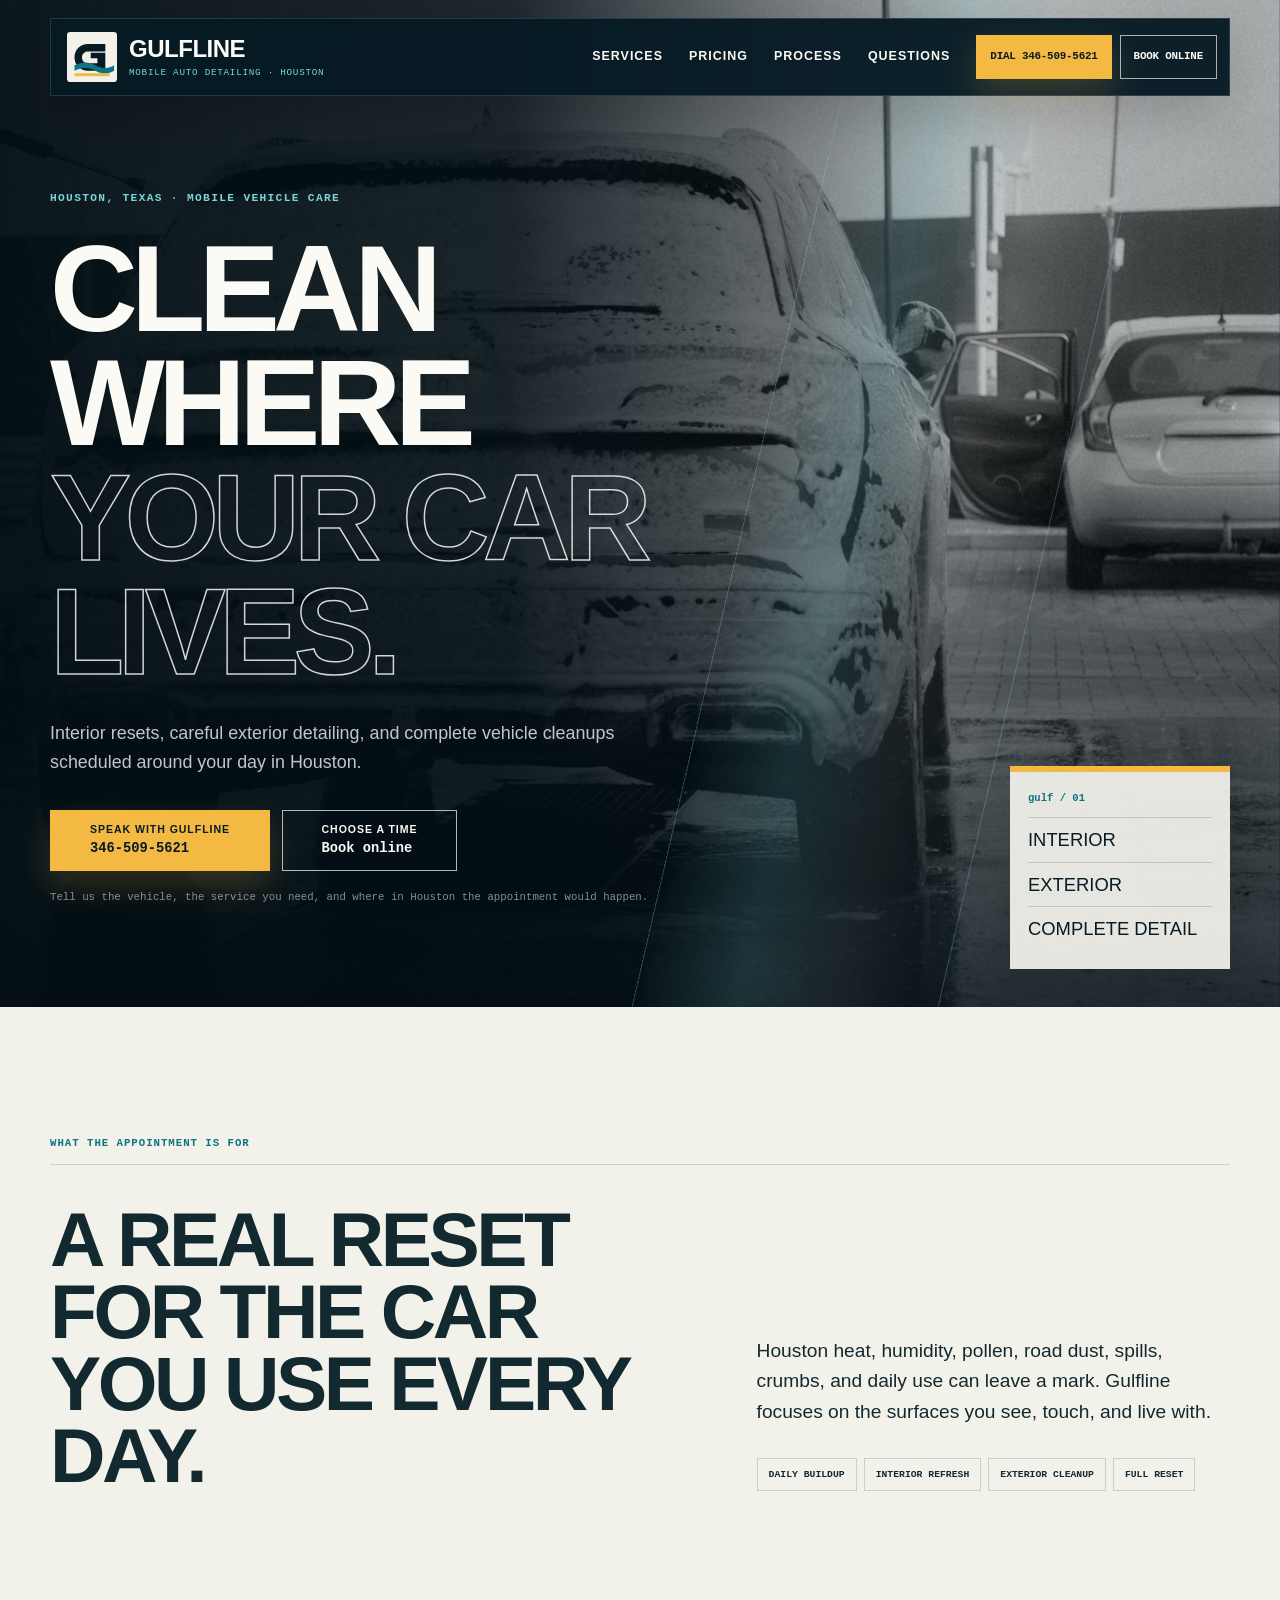
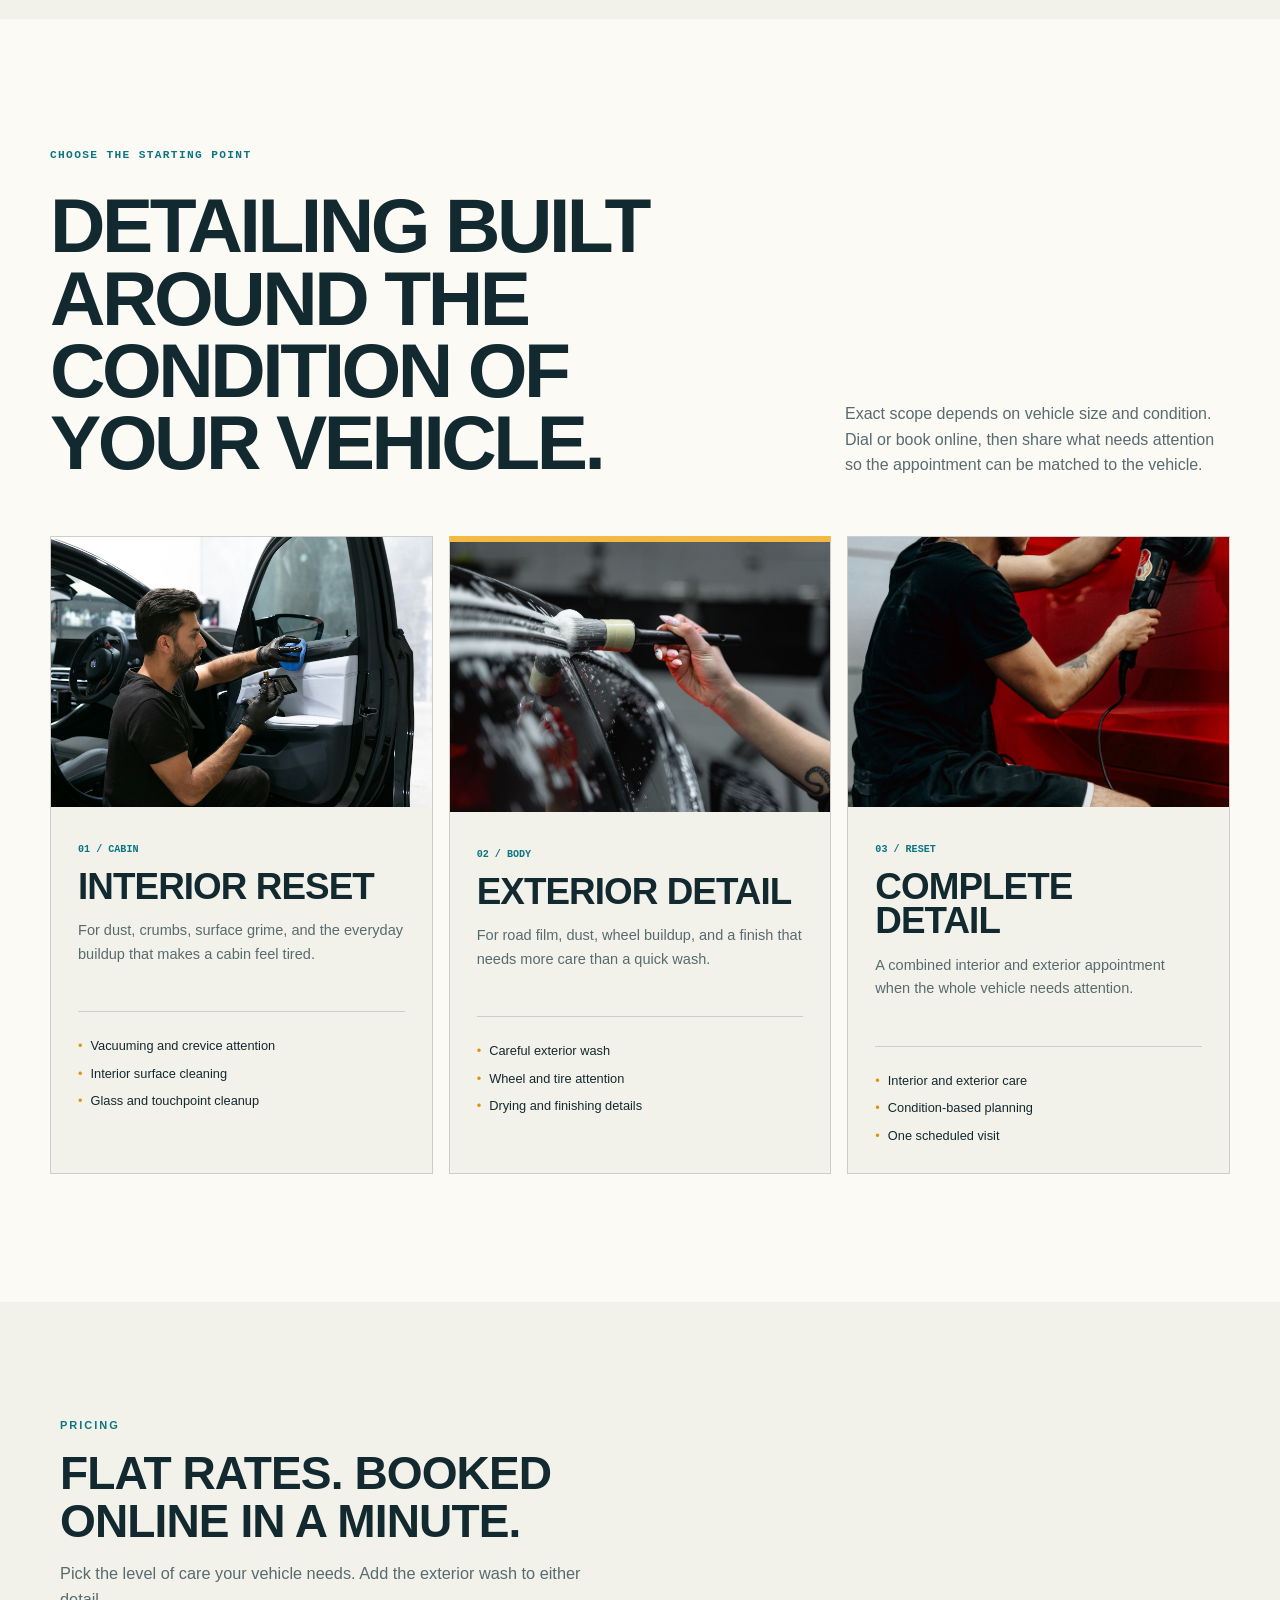
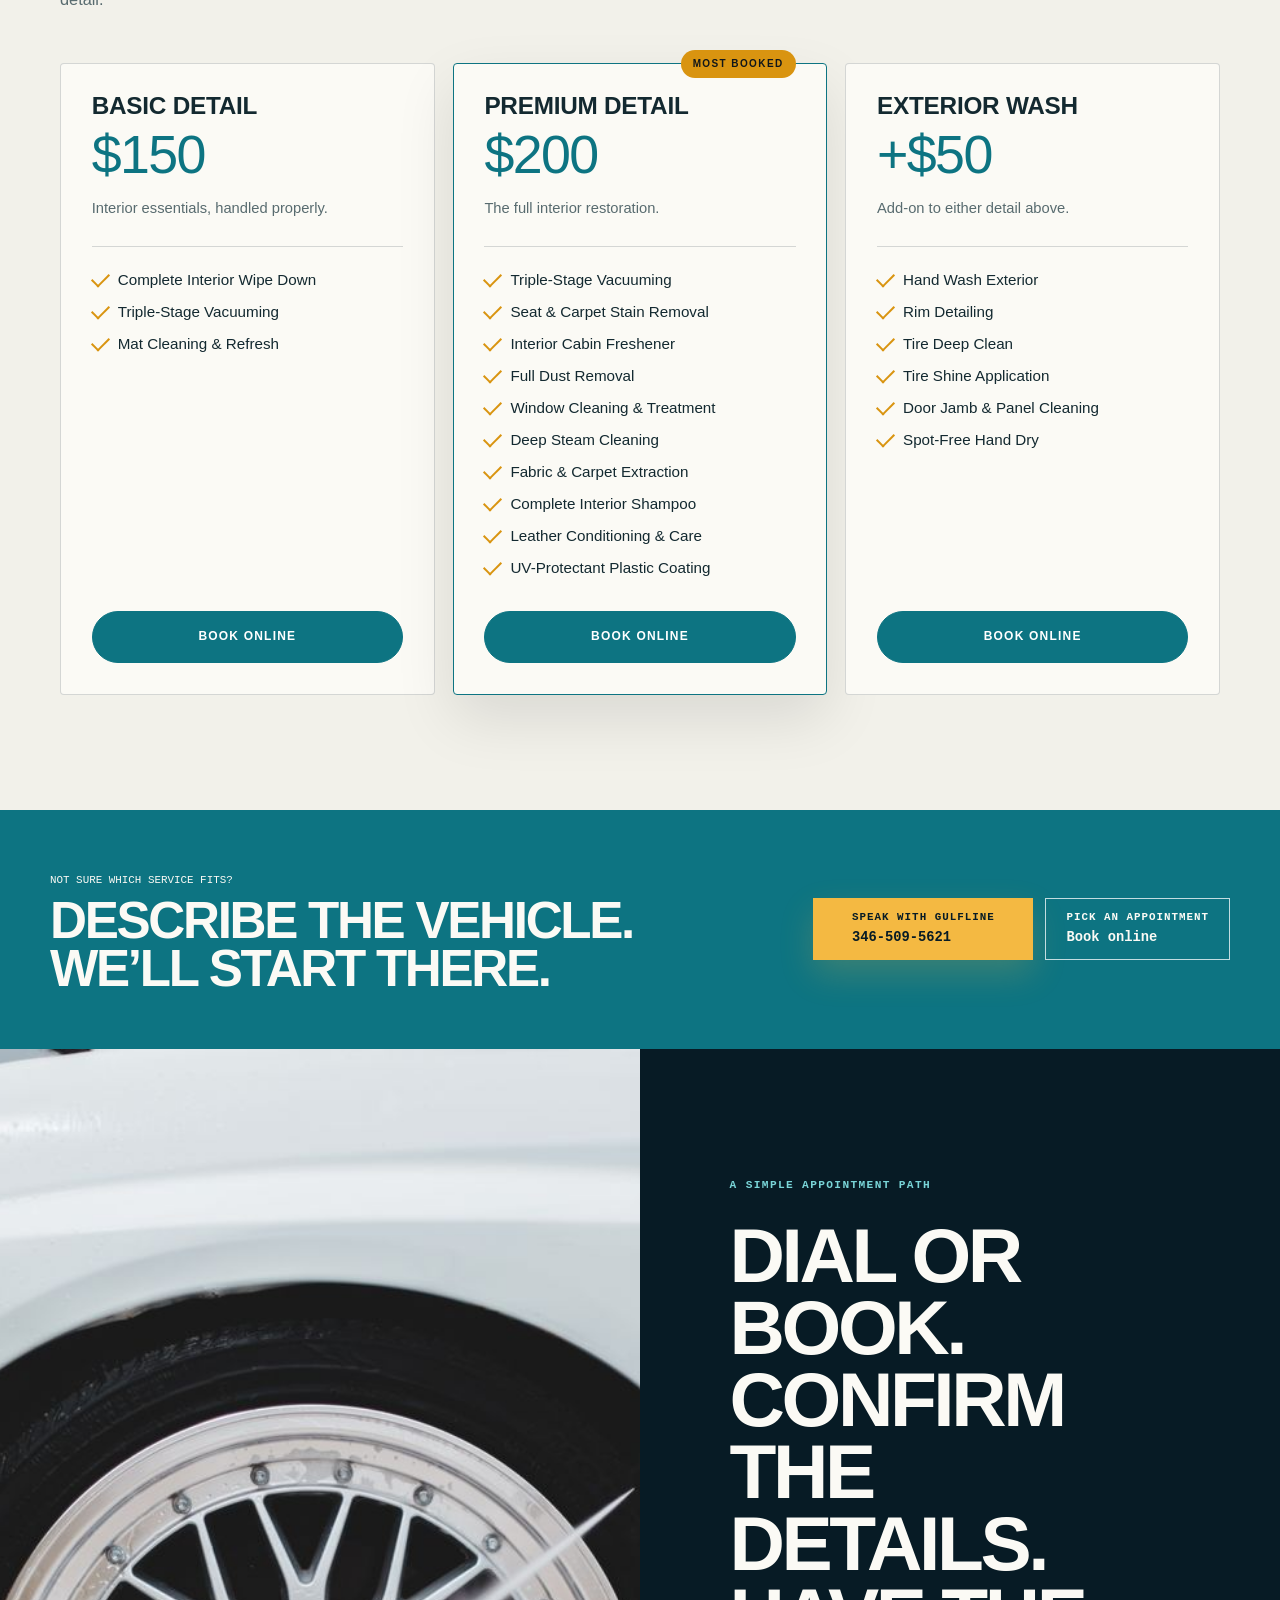
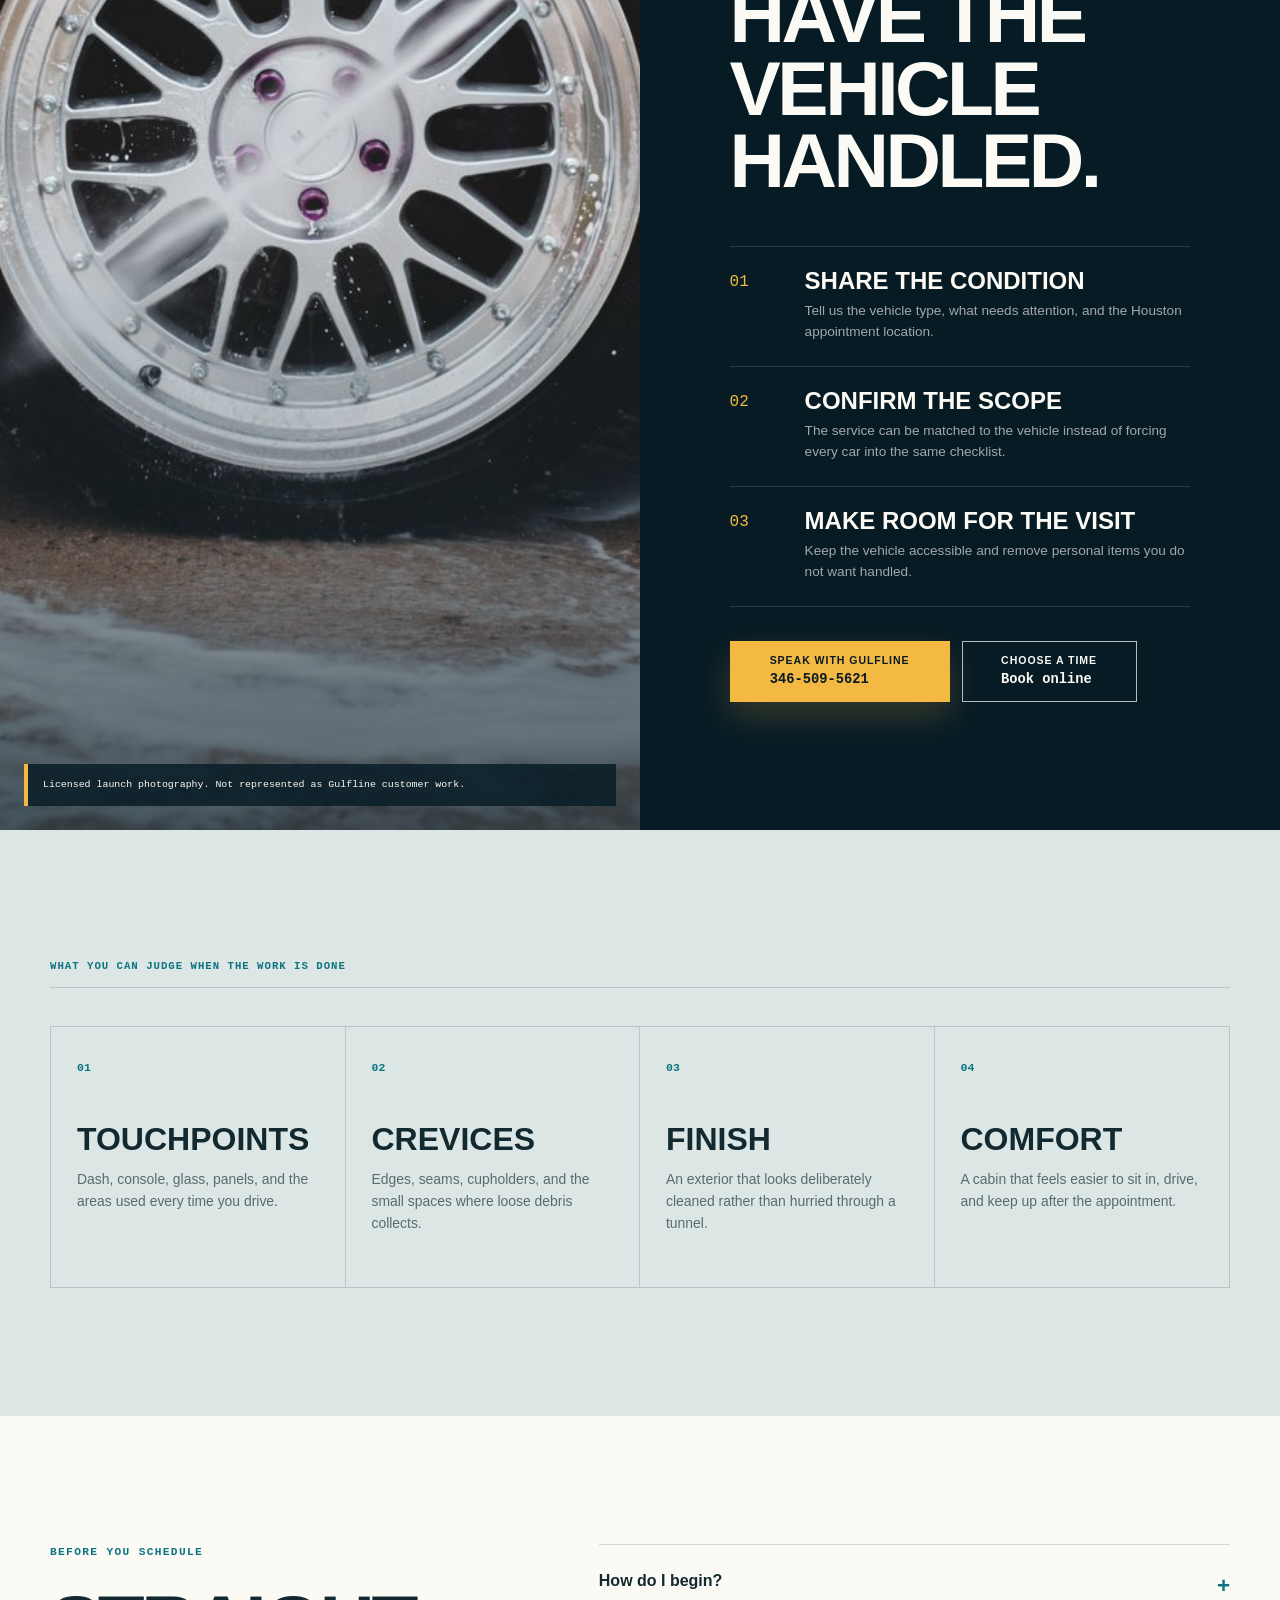
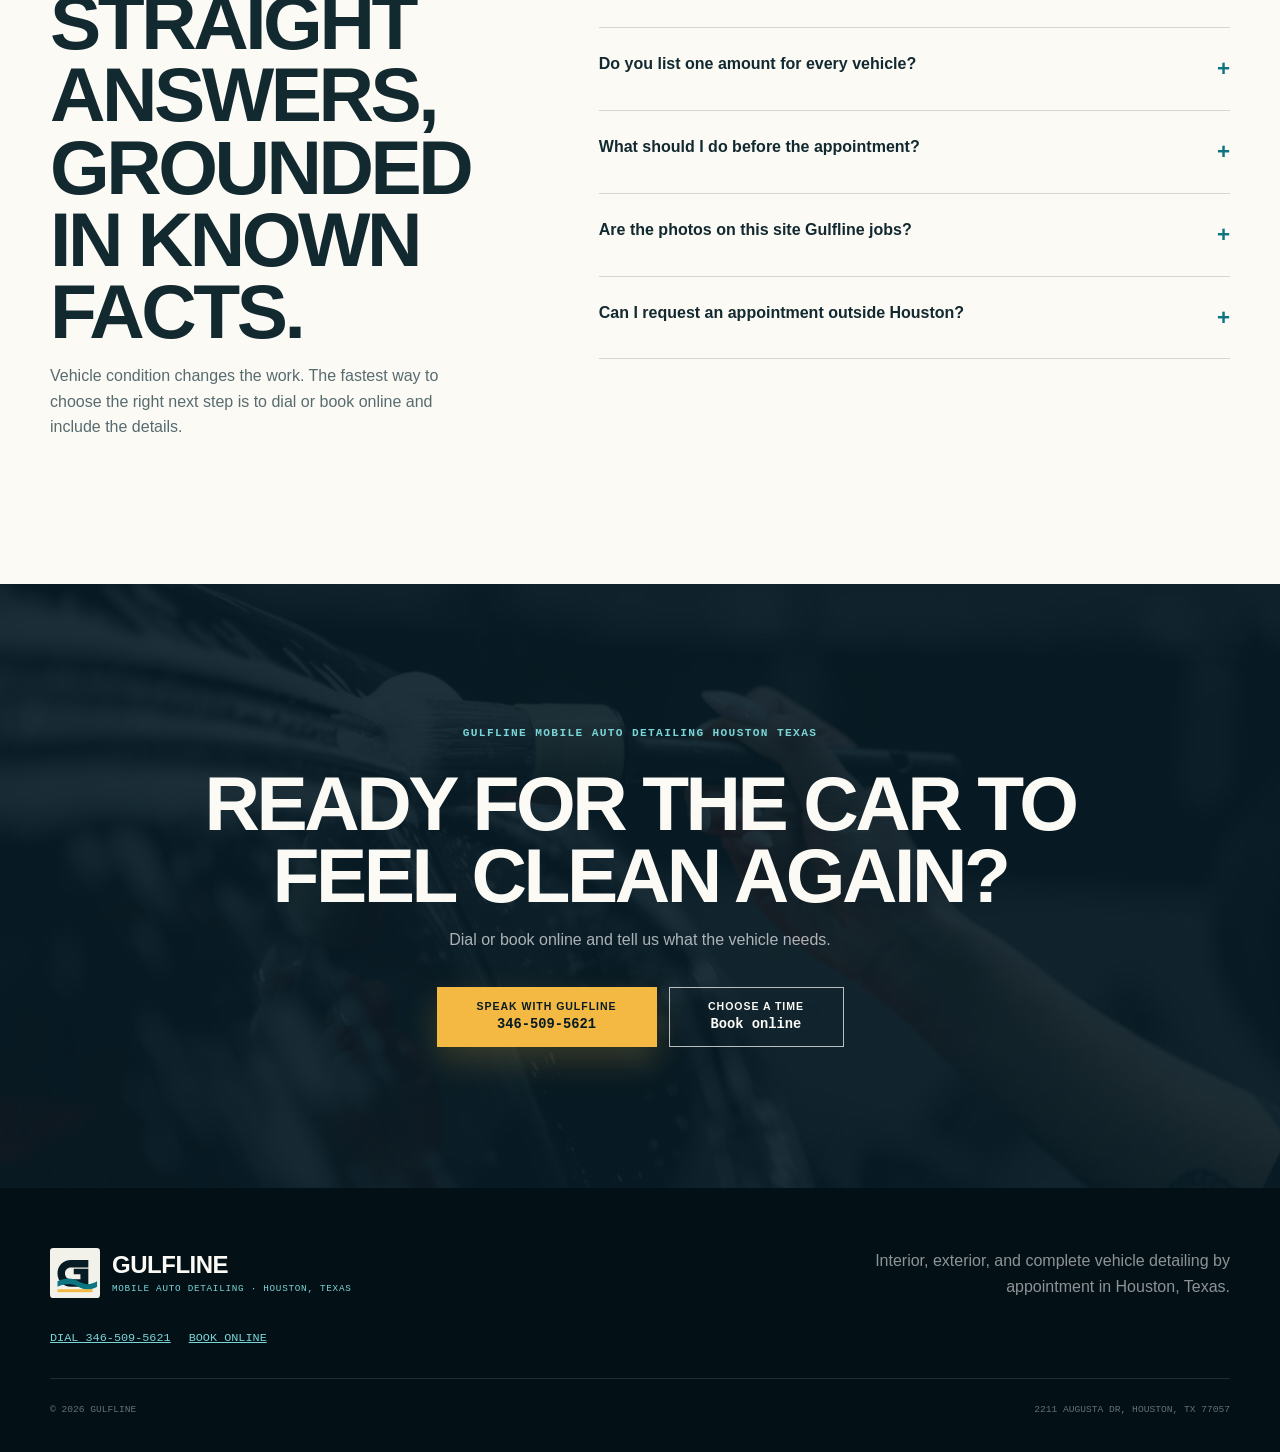
==== commit b9e616a3: "fix: publish GMB address" ====
--- a/index.html
+++ b/index.html
@@ -17,6 +17,14 @@
   "name": "Gulfline Mobile Auto Detailing Houston Texas",
   "url": "https://gulflinedetailing.shop/",
   "telephone": "+13465095621",
+  "address": {
+    "@type": "PostalAddress",
+    "streetAddress": "2211 Augusta Dr",
+    "addressLocality": "Houston",
+    "addressRegion": "TX",
+    "postalCode": "77057",
+    "addressCountry": "US"
+  },
   "description": "Mobile auto detailing in Houston, Texas with interior, exterior, and complete detailing appointments.",
   "areaServed": {
     "@type": "City",
@@ -361,7 +369,7 @@
       <a href="tel:+13465095621">Dial 346-509-5621</a>
       <a href="https://cal.com/sumitdatta/auto-detail-service">Book online</a>
     </div>
-    <div class="footer-bottom"><span>© <span id="year">2026</span> Gulfline</span><span>Service-area business · No public street address listed</span></div>
+    <div class="footer-bottom"><span>© <span id="year">2026</span> Gulfline</span><span>2211 Augusta Dr, Houston, TX 77057</span></div>
   </footer>
 
   <div class="mobile-bar" aria-label="Appointment actions">
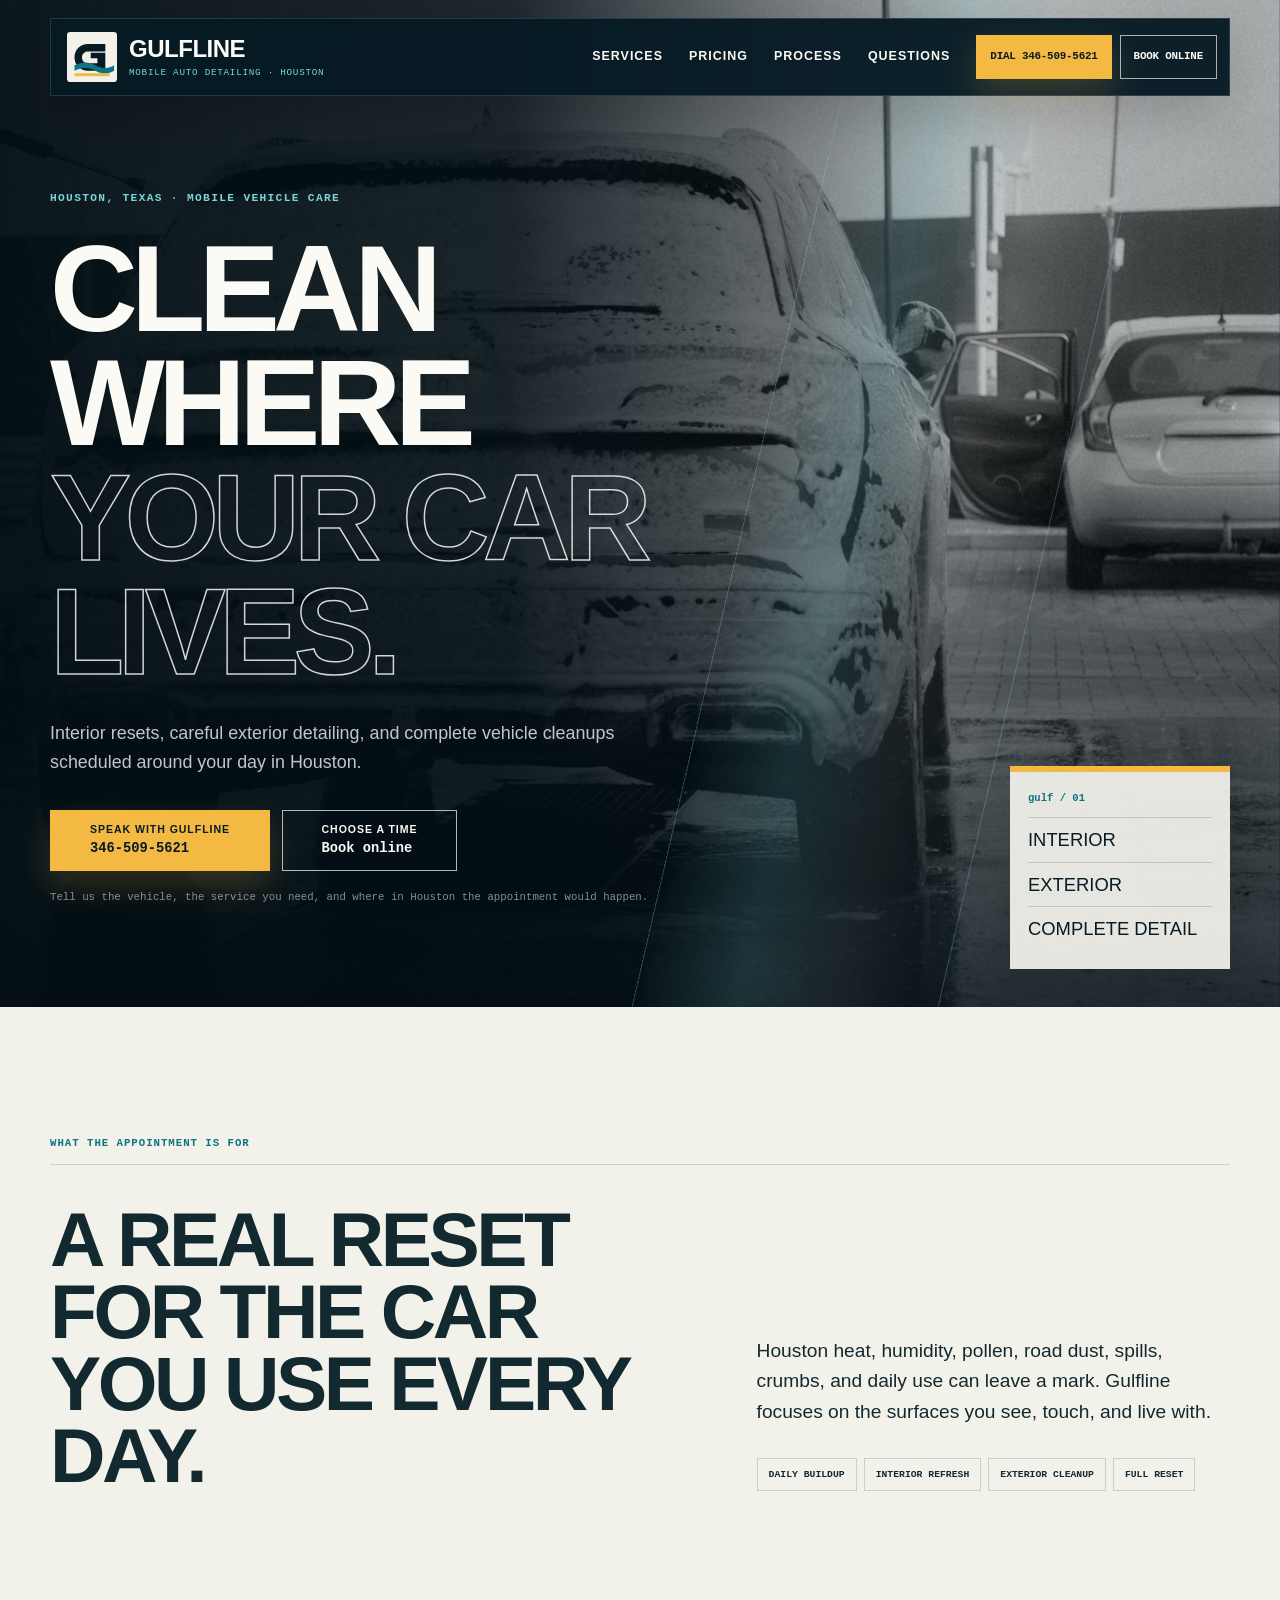
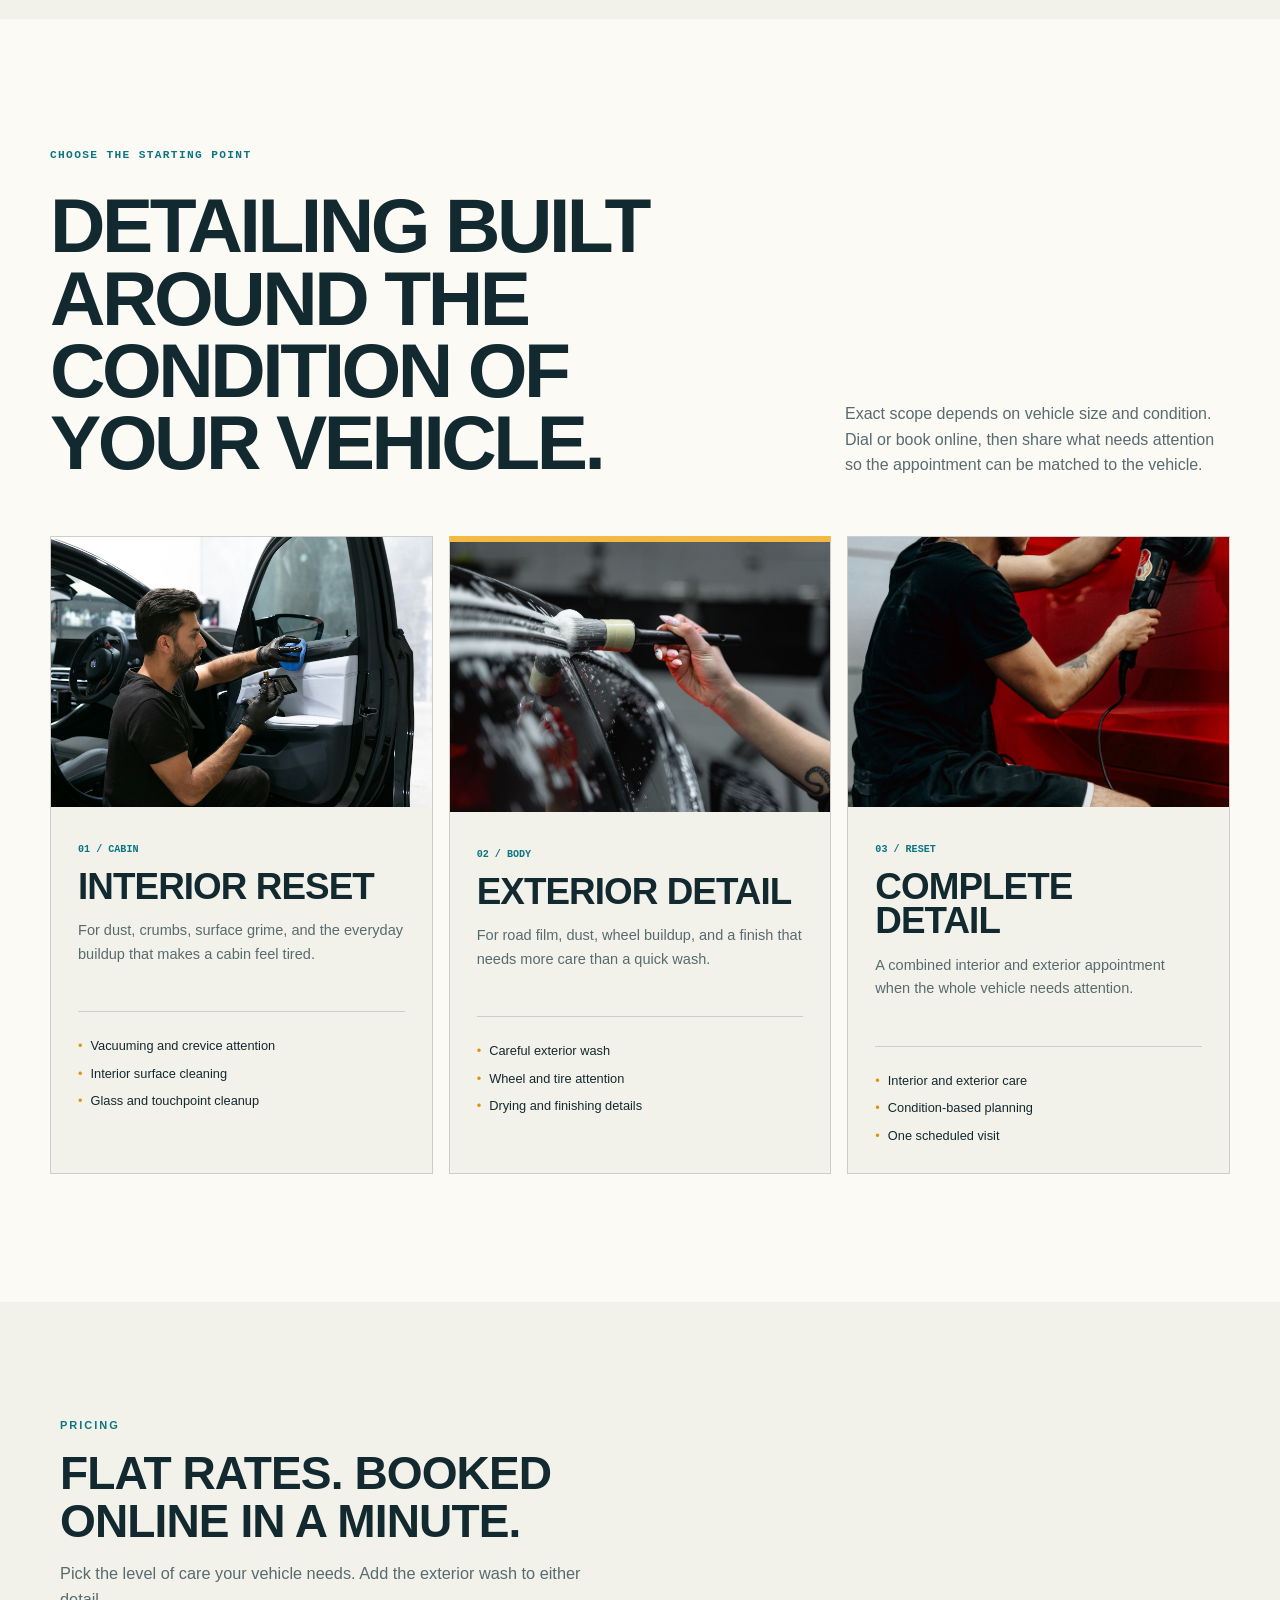
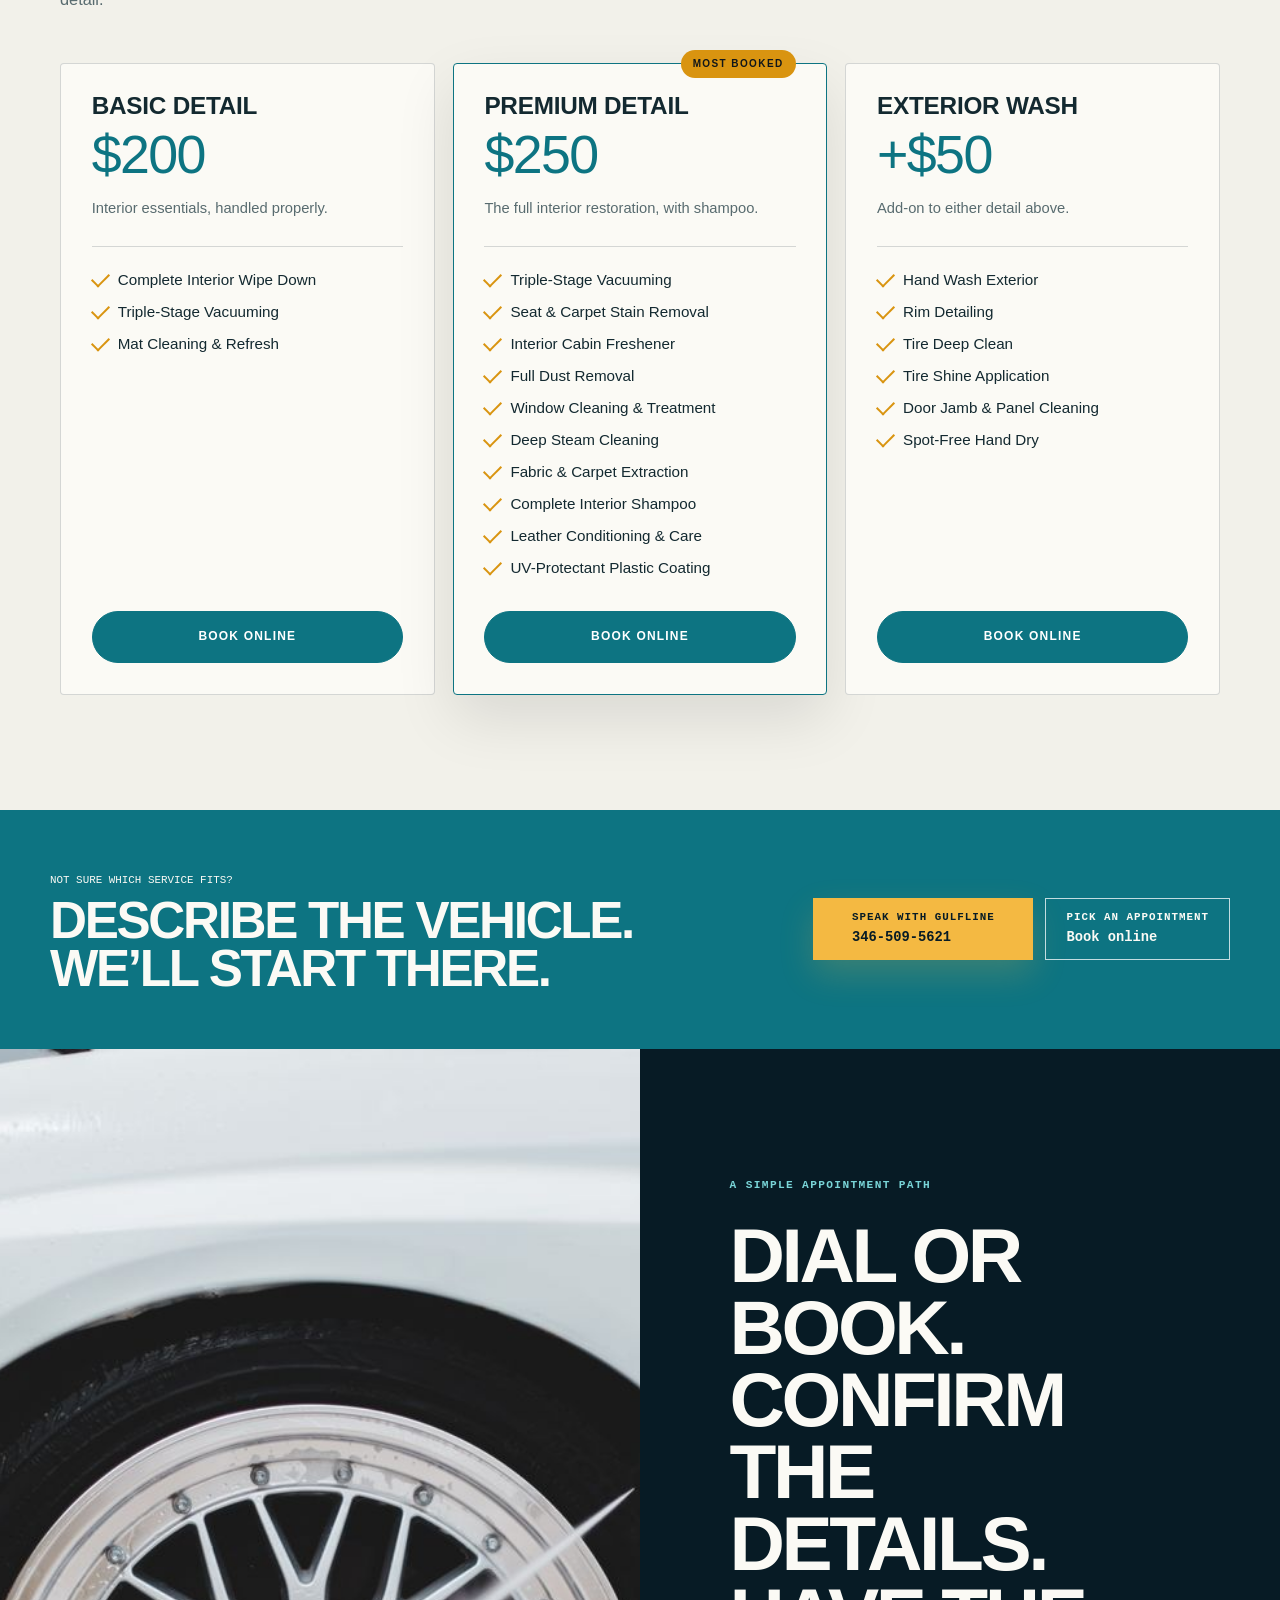
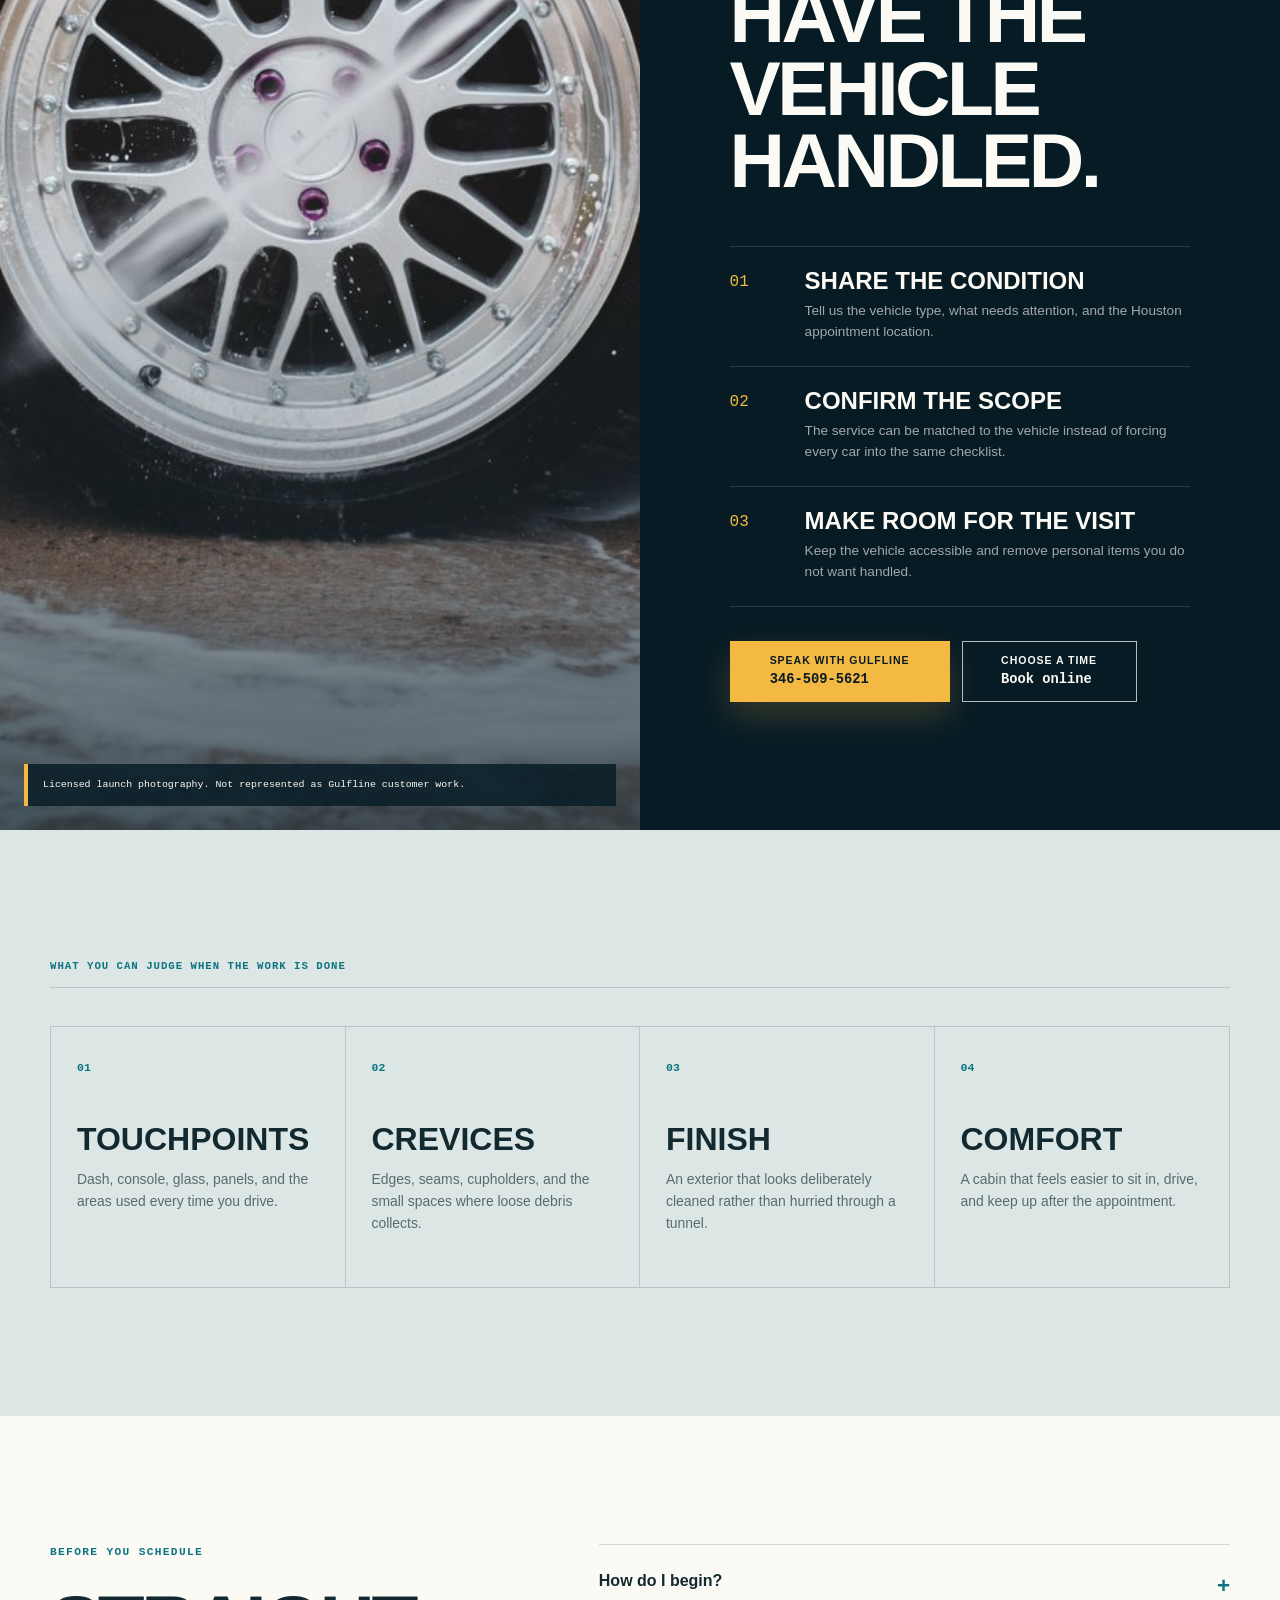
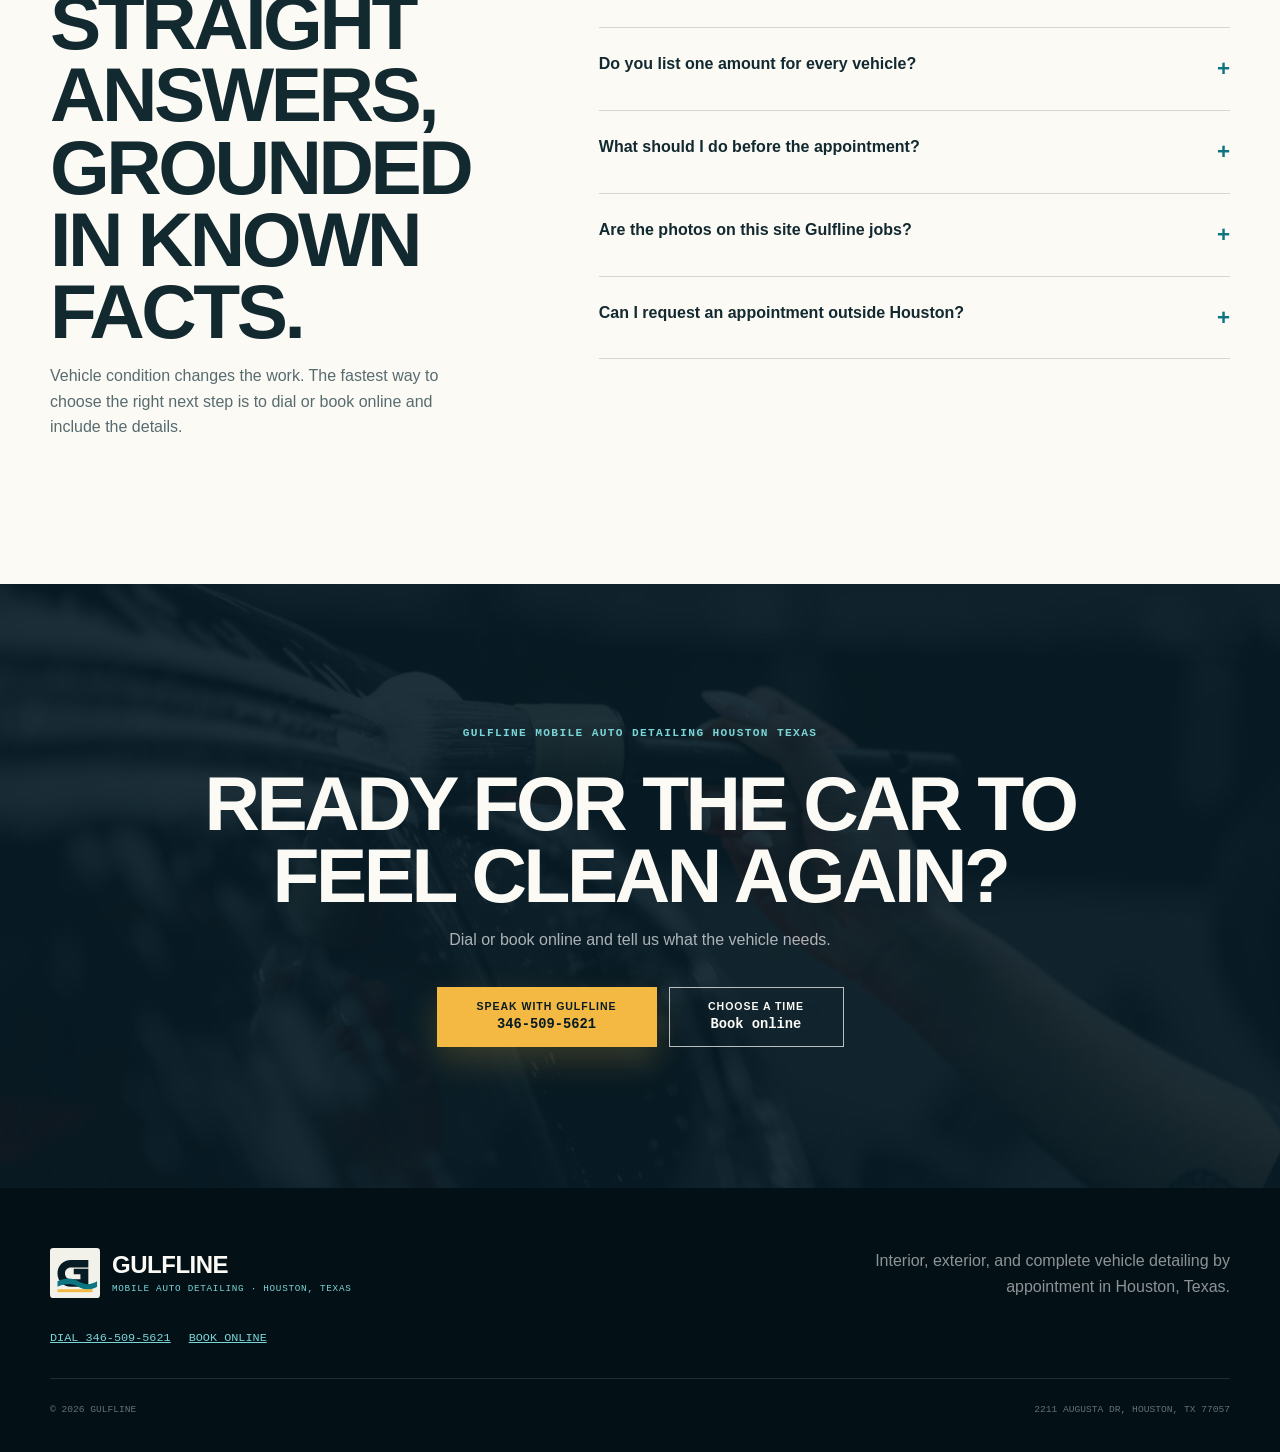
==== commit d6e4b3c2: "feat: raise detailing prices Basic Detail $150 -> $200, Premium Detail $200 -> $250 and noted as inc" ====
--- a/index.html
+++ b/index.html
@@ -41,7 +41,7 @@
       {
         "@type": "Offer",
         "name": "Basic Detail",
-        "price": "150",
+        "price": "200",
         "priceCurrency": "USD",
         "availability": "https://schema.org/InStock",
         "url": "https://gulflinedetailing.shop/#pricing",
@@ -54,7 +54,7 @@
       {
         "@type": "Offer",
         "name": "Premium Detail",
-        "price": "200",
+        "price": "250",
         "priceCurrency": "USD",
         "availability": "https://schema.org/InStock",
         "url": "https://gulflinedetailing.shop/#pricing",
@@ -216,7 +216,7 @@
         <div class="rate-grid">
           <article class="rate-card">
             <h3>Basic Detail</h3>
-            <p class="rate-figure">$150</p>
+            <p class="rate-figure">$200</p>
             <p class="rate-note">Interior essentials, handled properly.</p>
             <ul class="rate-list">
               <li>Complete Interior Wipe Down</li>
@@ -228,8 +228,8 @@
           <article class="rate-card rate-card-featured">
             <span class="rate-badge">Most booked</span>
             <h3>Premium Detail</h3>
-            <p class="rate-figure">$200</p>
-            <p class="rate-note">The full interior restoration.</p>
+            <p class="rate-figure">$250</p>
+            <p class="rate-note">The full interior restoration, with shampoo.</p>
             <ul class="rate-list">
               <li>Triple-Stage Vacuuming</li>
               <li>Seat &amp; Carpet Stain Removal</li>
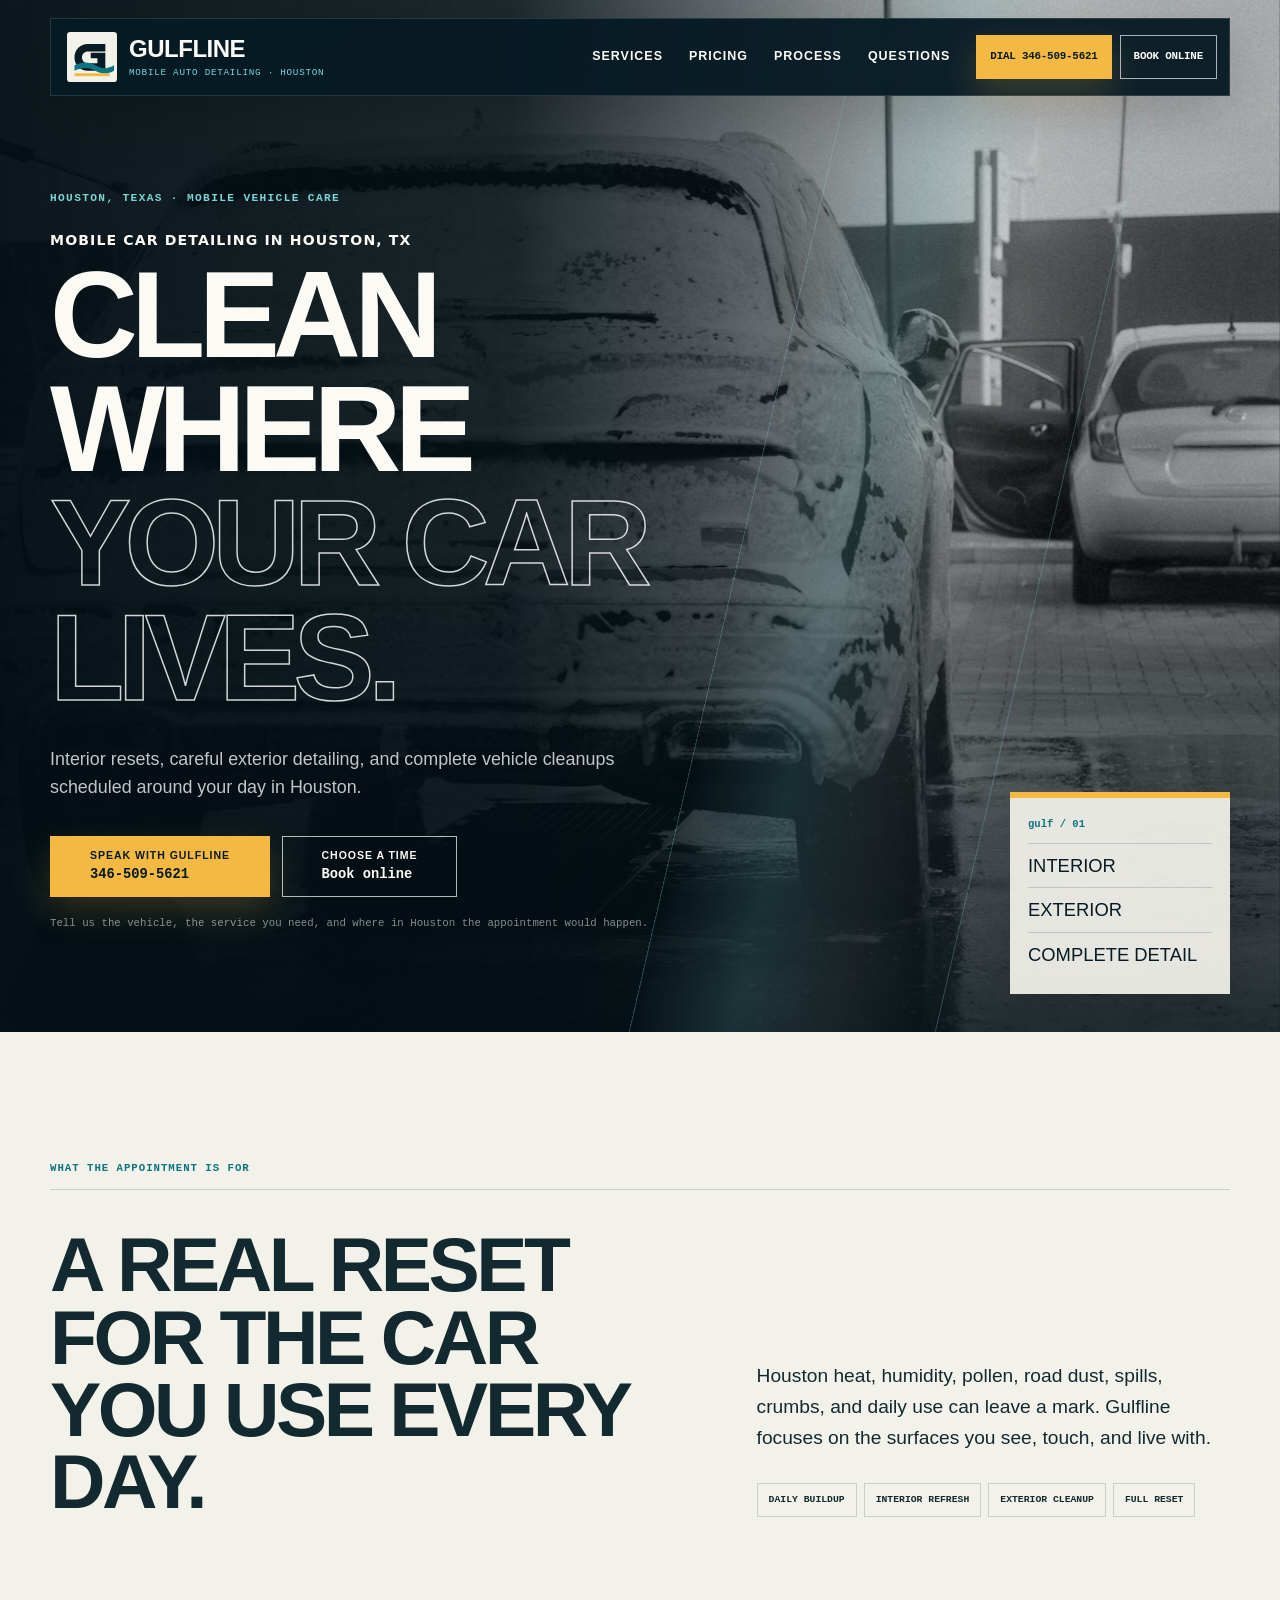
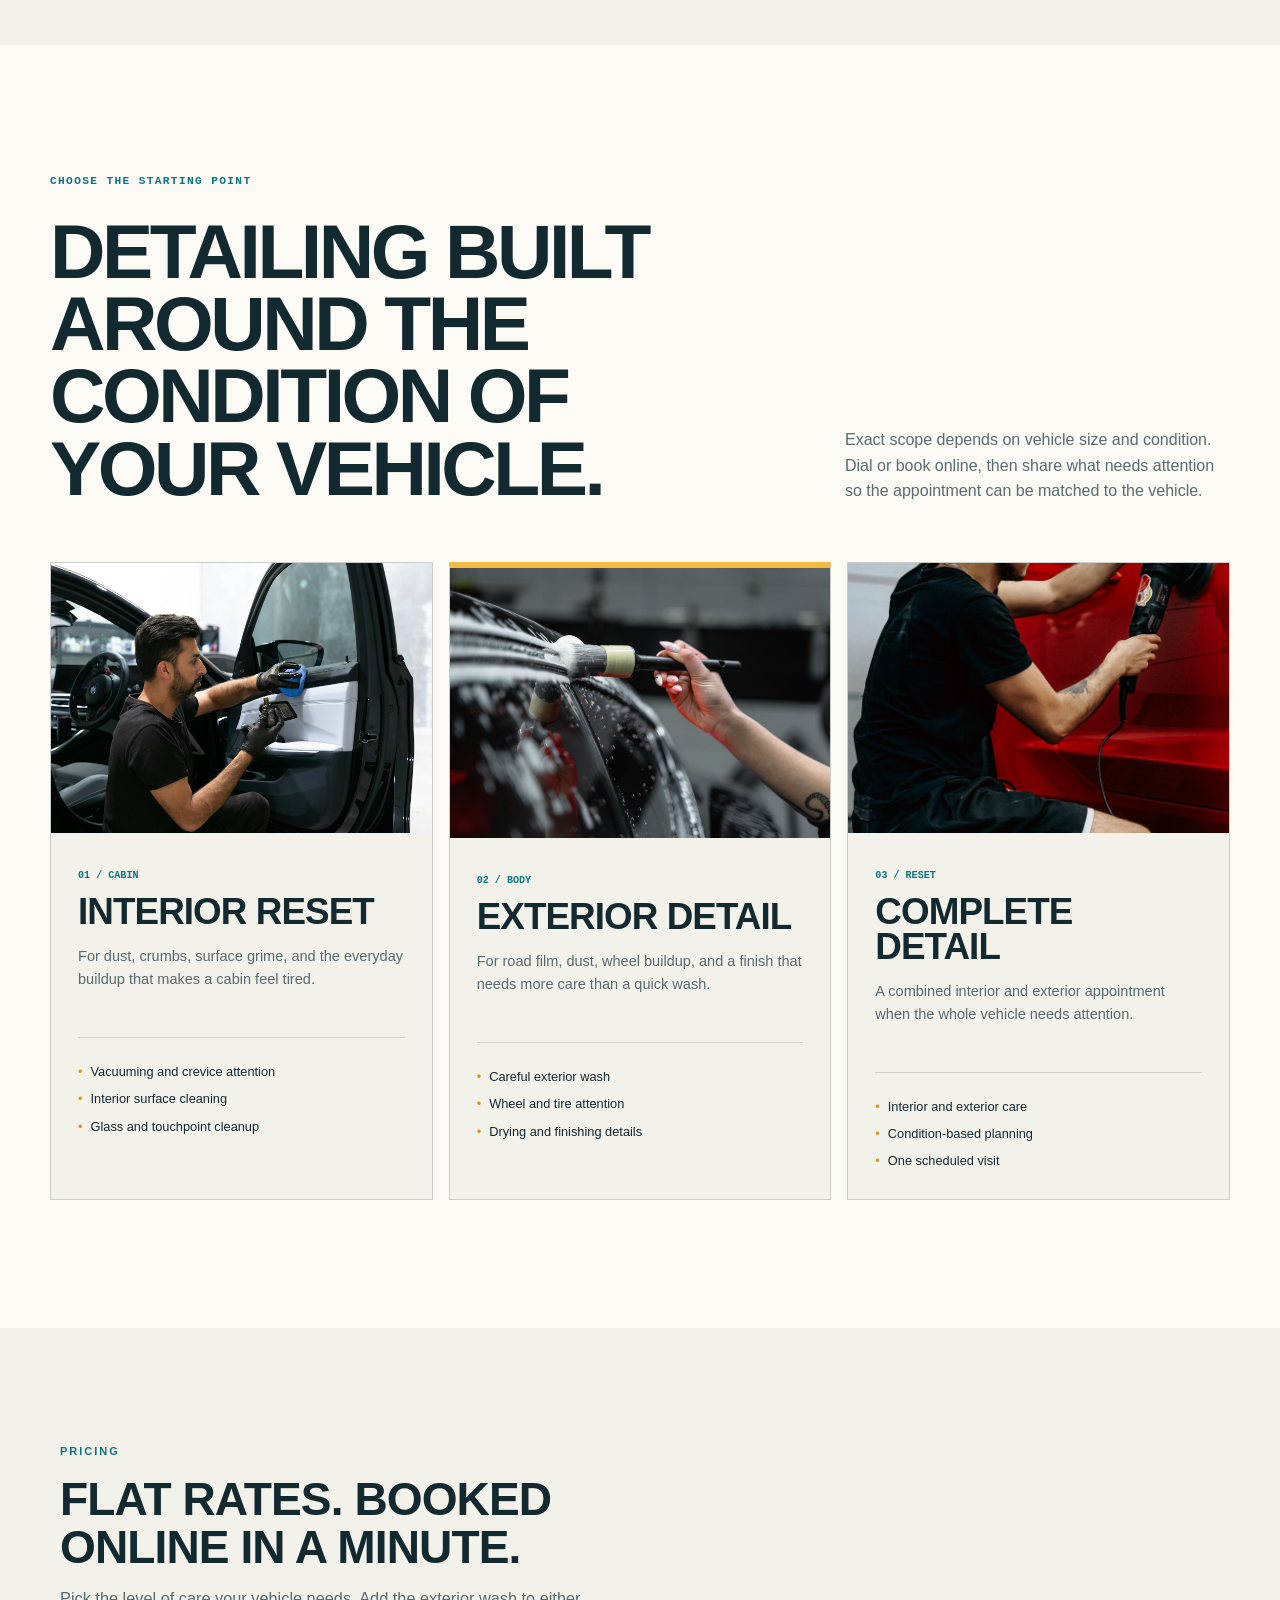
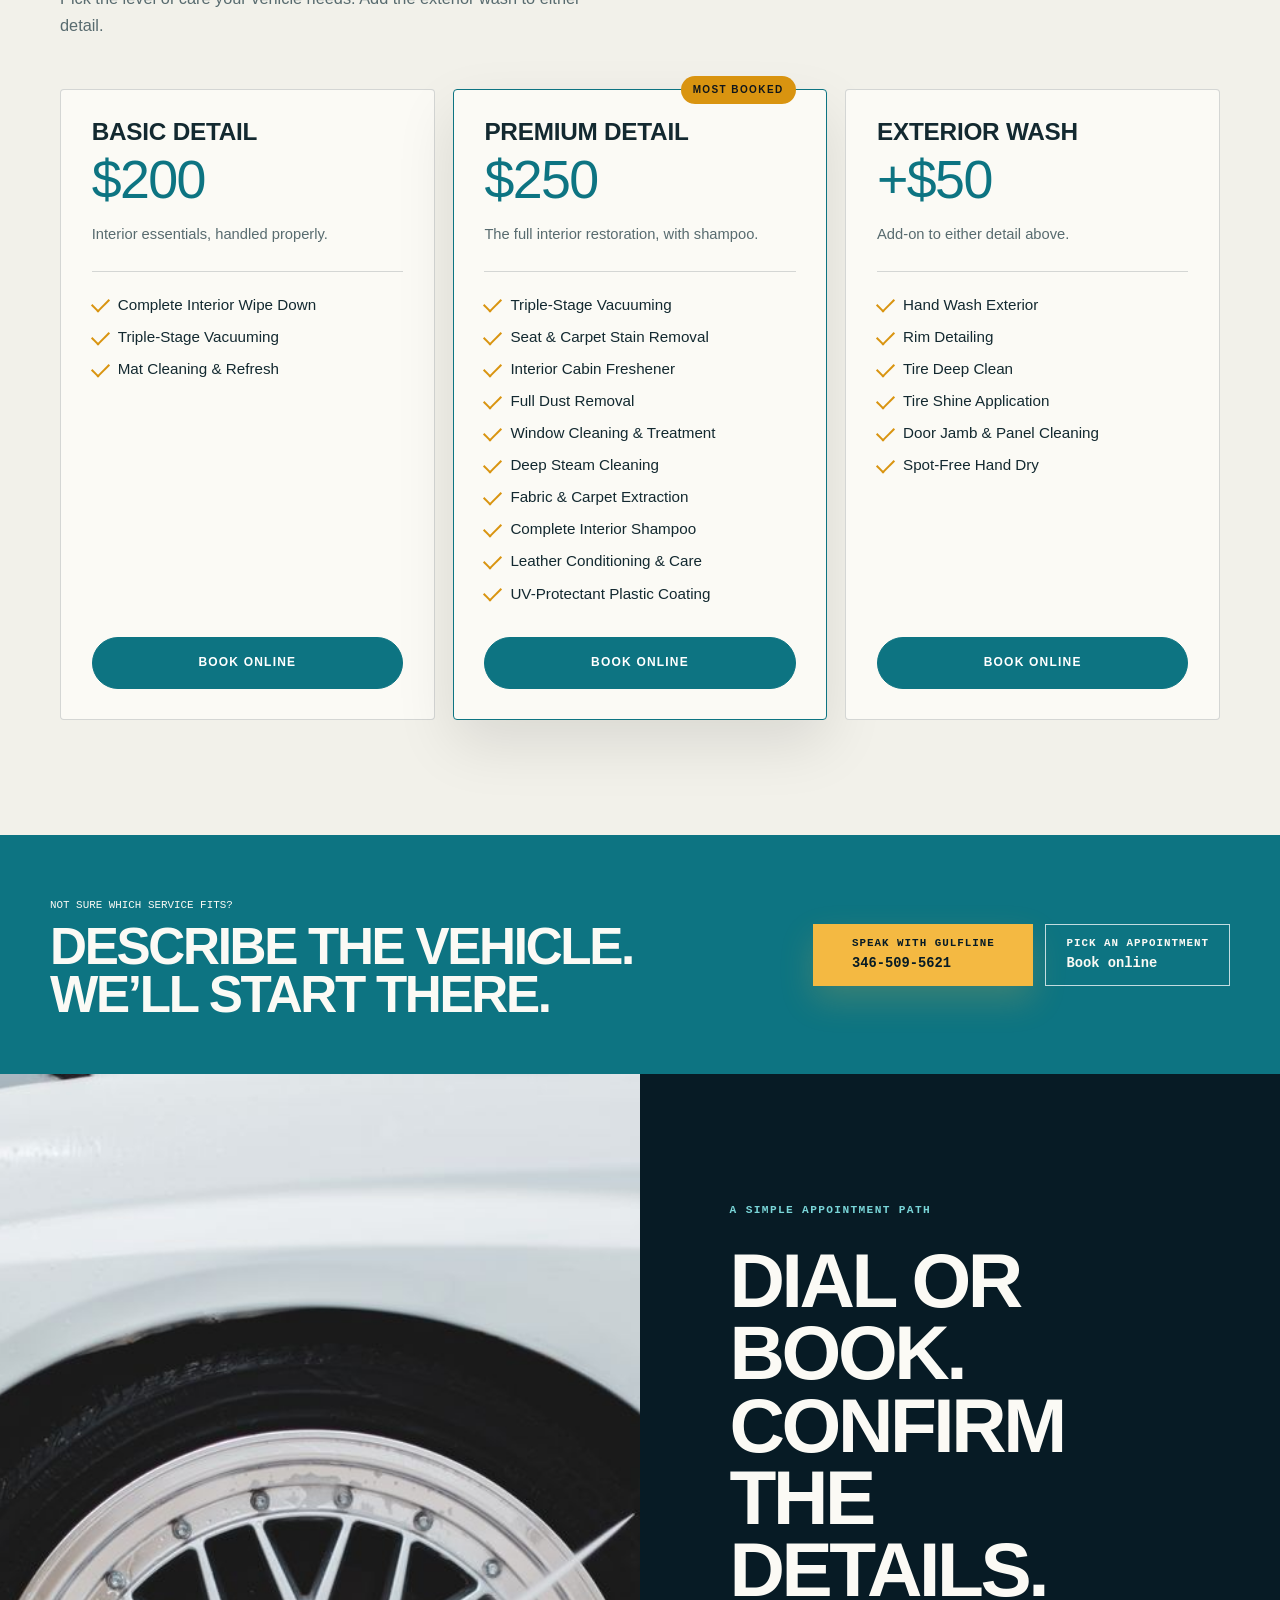
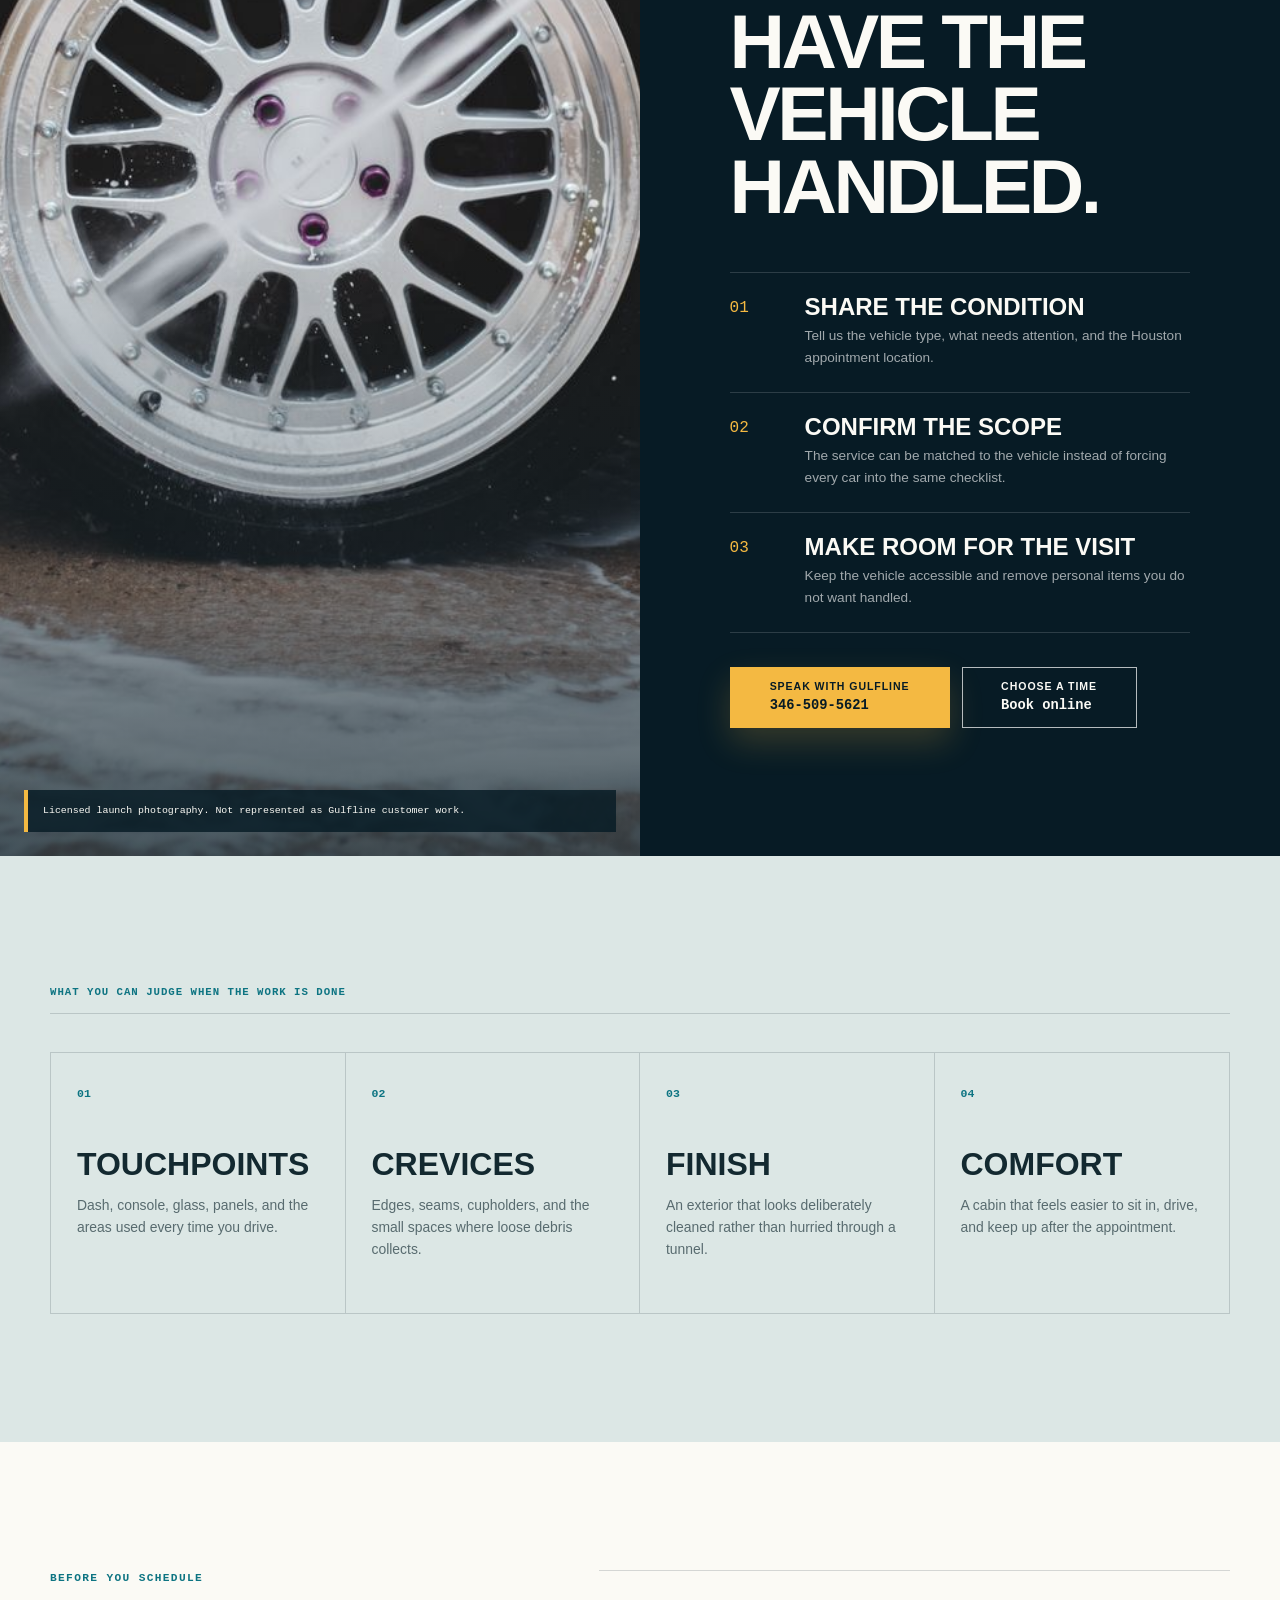
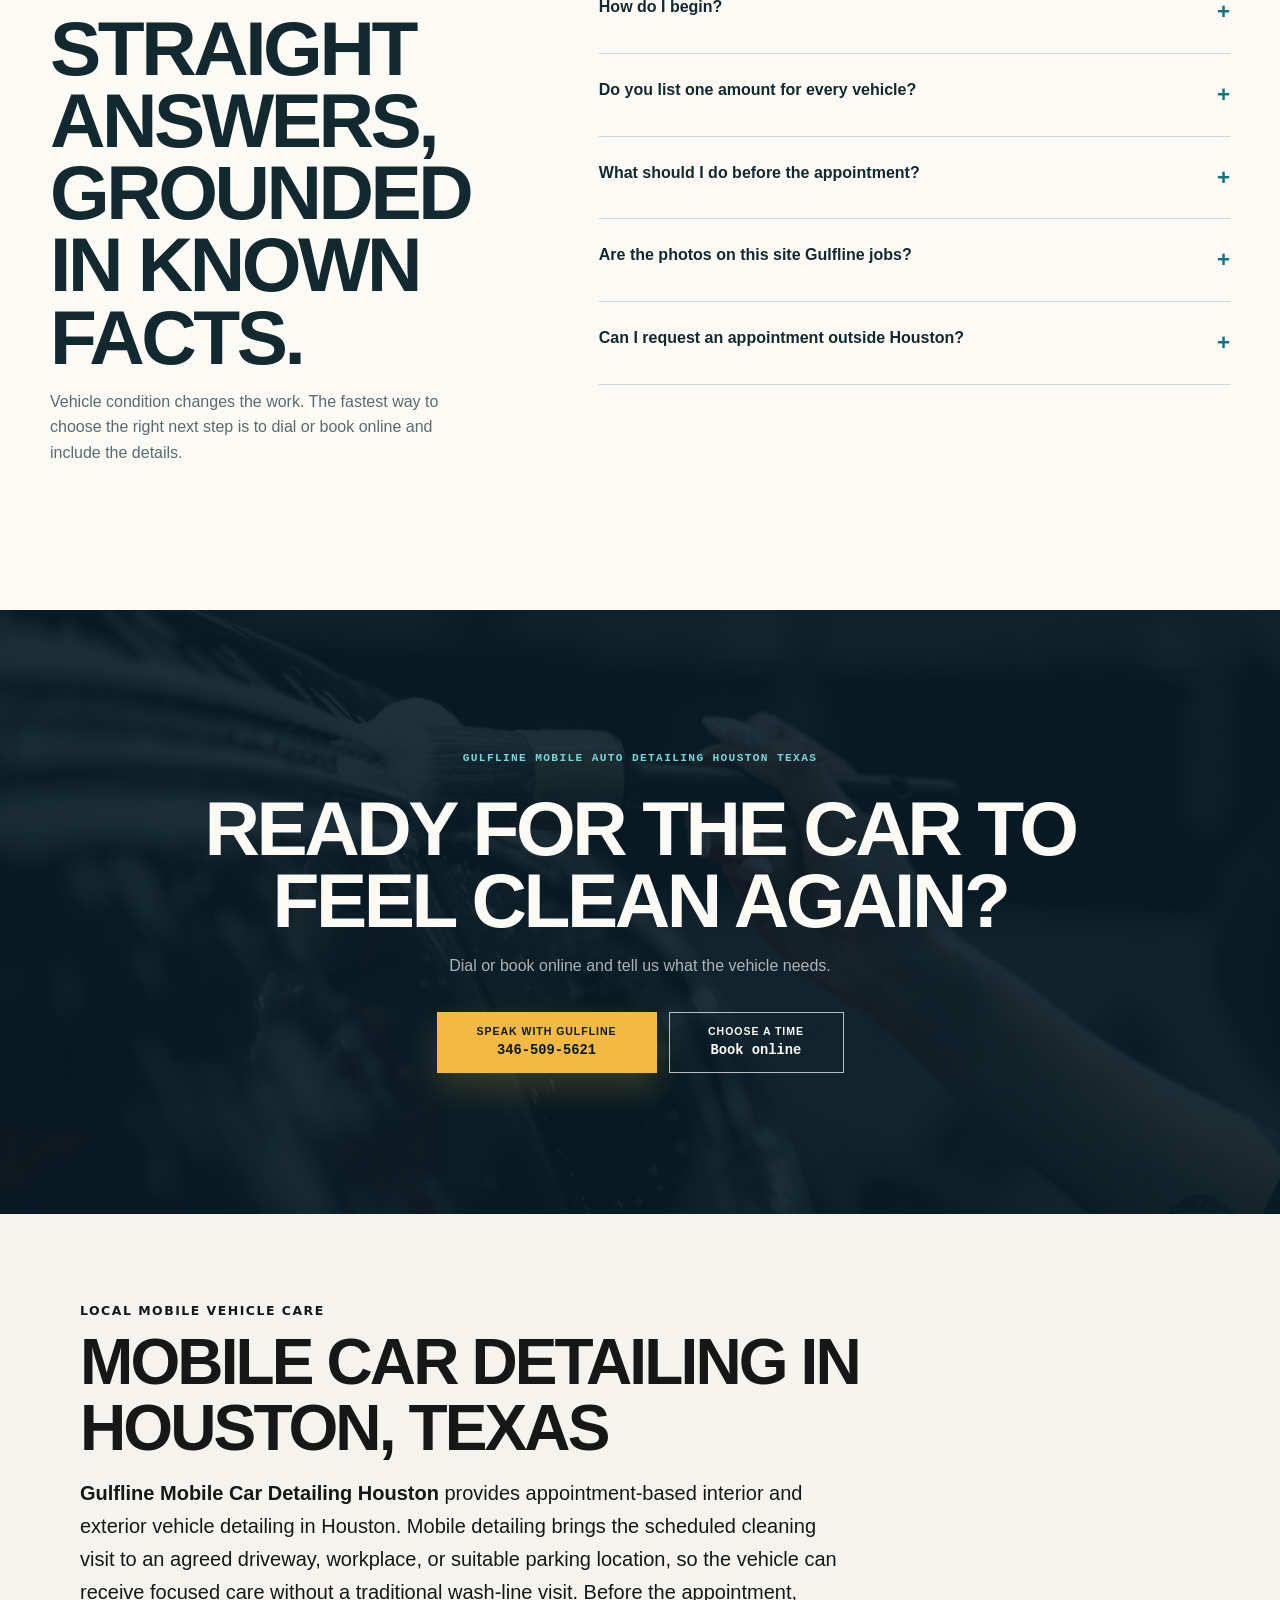
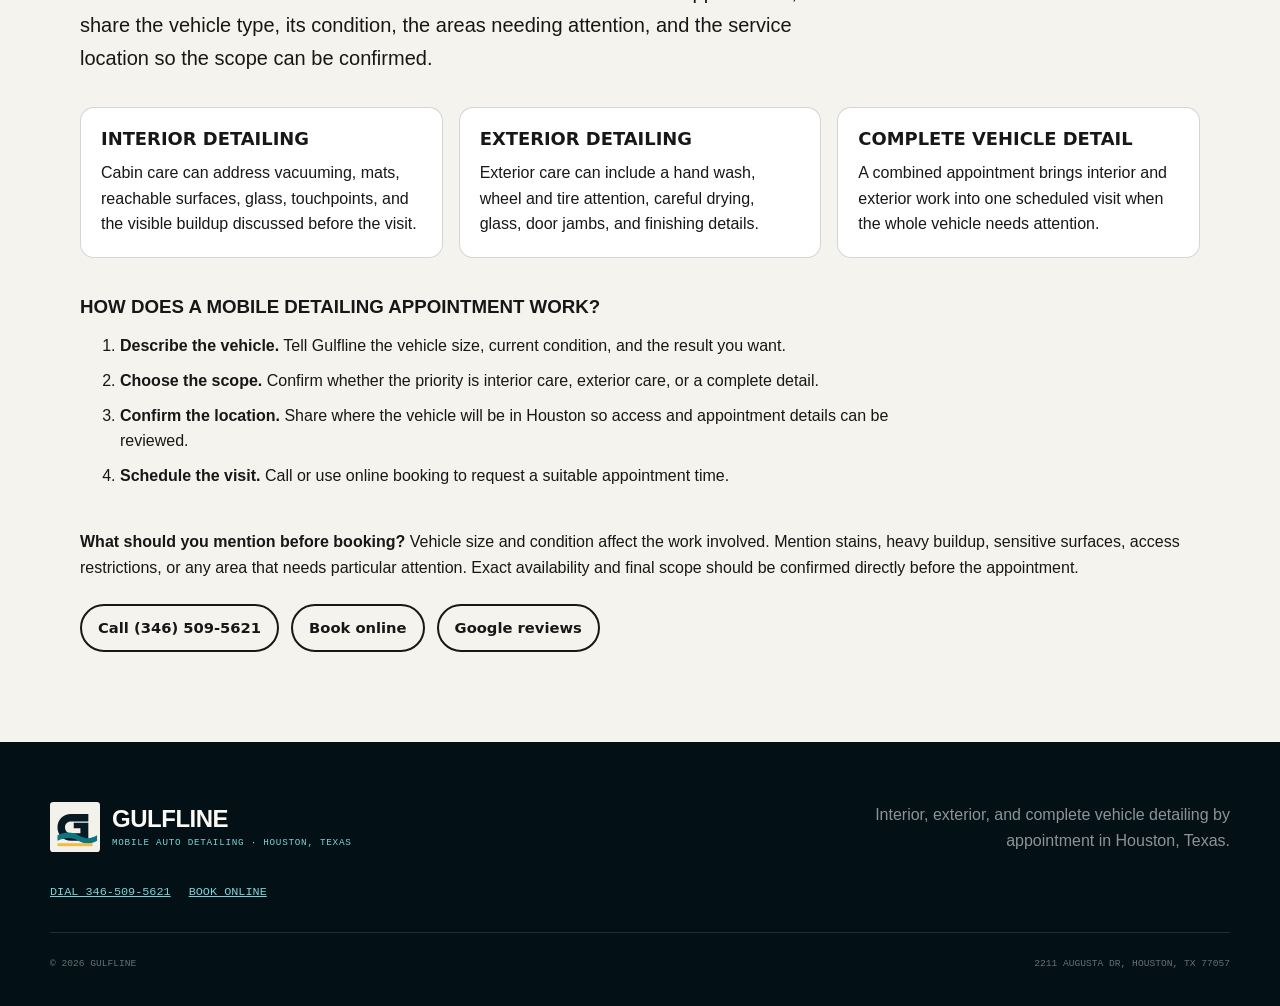
==== commit 23b9c474: "Improve local SEO and AI search visibility" ====
--- a/index.html
+++ b/index.html
@@ -3,8 +3,7 @@
 <head>
   <meta charset="utf-8">
   <meta name="viewport" content="width=device-width, initial-scale=1">
-  <title>Gulfline Mobile Auto Detailing Houston Texas</title>
-  <meta name="description" content="Gulfline Mobile Auto Detailing Houston Texas provides careful interior and exterior vehicle detailing by appointment. Dial or book online.">
+  <title>Mobile Car Detailing in Houston, TX | Gulfline</title>
   <meta name="theme-color" content="#071b25">
   <link rel="canonical" href="https://gulflinedetailing.shop/">
   <link rel="icon" href="/assets/favicon.svg" type="image/svg+xml">
@@ -13,10 +12,10 @@
   <script type="application/ld+json">
 {
   "@context": "https://schema.org",
-  "@type": "LocalBusiness",
-  "name": "Gulfline Mobile Auto Detailing Houston Texas",
+  "@type": "AutomotiveBusiness",
+  "name": "Gulfline Mobile Car Detailing Houston",
   "url": "https://gulflinedetailing.shop/",
-  "telephone": "+13465095621",
+  "telephone": "+1 346-509-5621",
   "address": {
     "@type": "PostalAddress",
     "streetAddress": "2211 Augusta Dr",
@@ -78,9 +77,94 @@
         }
       }
     ]
+  },
+  "priceRange": "$200-$250",
+  "@id": "https://gulflinedetailing.shop/#business",
+  "geo": {
+    "@type": "GeoCoordinates",
+    "latitude": 29.74372185531,
+    "longitude": -95.482487087072
+  },
+  "image": "https://gulflinedetailing.shop/assets/logo.svg",
+  "sameAs": [
+    "https://g.page/r/CdsNIQ1CaHKJEBM/review"
+  ],
+  "contactPoint": {
+    "@type": "ContactPoint",
+    "telephone": "+1 346-509-5621",
+    "contactType": "customer service",
+    "areaServed": "US-TX",
+    "availableLanguage": "English"
   }
 }
     </script>
+<!-- SEO-GEO:START -->
+  <meta name="description" content="Mobile car detailing in Houston, TX from Gulfline, with interior cleaning, exterior hand washing, and complete details. Call or book online.">
+  <meta name="robots" content="index, follow, max-image-preview:large, max-snippet:-1, max-video-preview:-1">
+  <meta property="og:locale" content="en_US">
+  <meta property="og:type" content="website">
+  <meta property="og:site_name" content="Gulfline">
+  <meta property="og:title" content="Mobile Car Detailing in Houston, TX | Gulfline">
+  <meta property="og:description" content="Mobile car detailing in Houston, TX from Gulfline, with interior cleaning, exterior hand washing, and complete details. Call or book online.">
+  <meta property="og:url" content="https://gulflinedetailing.shop/">
+  <meta property="og:image" content="https://gulflinedetailing.shop/assets/logo.svg">
+  <meta name="twitter:image" content="https://gulflinedetailing.shop/assets/logo.svg">
+  <meta name="twitter:card" content="summary_large_image">
+  <meta name="twitter:title" content="Mobile Car Detailing in Houston, TX | Gulfline">
+  <meta name="twitter:description" content="Mobile car detailing in Houston, TX from Gulfline, with interior cleaning, exterior hand washing, and complete details. Call or book online.">
+  <style id="seo-geo-styles">
+    .seo-local-intent { display:block; margin:0 0 .55rem; font:700 clamp(.78rem,1.1vw,.95rem)/1.2 system-ui,sans-serif; letter-spacing:.08em; text-transform:uppercase; }
+    .seo-geo-section { background:#f5f3ed; color:#171717; padding:clamp(3.5rem,7vw,6.5rem) clamp(1.25rem,5vw,5rem); }
+    .seo-geo-inner { width:min(1120px,100%); margin:0 auto; }
+    .seo-geo-kicker { margin:0 0 .75rem; font:700 .78rem/1.2 system-ui,sans-serif; letter-spacing:.12em; text-transform:uppercase; }
+    .seo-geo-section h2 { max-width:22ch; margin:0 0 1rem; color:inherit; font-size:clamp(2rem,5vw,4rem); line-height:1.02; }
+    .seo-geo-answer { max-width:760px; margin:0 0 2rem; font-size:clamp(1.05rem,2vw,1.25rem); line-height:1.65; }
+    .seo-geo-grid { display:grid; grid-template-columns:repeat(3,minmax(0,1fr)); gap:1rem; margin:2rem 0; }
+    .seo-geo-card { border:1px solid rgba(23,23,23,.18); border-radius:14px; padding:1.25rem; background:#fff; }
+    .seo-geo-card h3 { margin:0 0 .6rem; color:inherit; font:700 1.12rem/1.25 system-ui,sans-serif; }
+    .seo-geo-card p { margin:0; line-height:1.6; }
+    .seo-geo-steps { max-width:820px; margin:2.5rem 0; }
+    .seo-geo-steps li { margin:.65rem 0; line-height:1.55; }
+    .seo-geo-actions { display:flex; flex-wrap:wrap; gap:.75rem; margin-top:1.5rem; }
+    .seo-geo-action { display:inline-flex; align-items:center; min-height:48px; padding:.75rem 1rem; border:2px solid currentColor; border-radius:999px; color:inherit; font:700 .92rem/1 system-ui,sans-serif; text-decoration:none; }
+    @media (max-width:760px) { .seo-geo-grid { grid-template-columns:1fr; } }
+  </style>
+<!-- SEO-GEO:END -->
+  <script id="seo-geo-entity-schema" type="application/ld+json">
+{
+  "@context": "https://schema.org",
+  "@graph": [
+    {
+      "@type": "WebSite",
+      "@id": "https://gulflinedetailing.shop/#website",
+      "url": "https://gulflinedetailing.shop/",
+      "name": "Gulfline Mobile Car Detailing Houston",
+      "inLanguage": "en-US",
+      "publisher": {
+        "@id": "https://gulflinedetailing.shop/#business"
+      }
+    },
+    {
+      "@type": "Service",
+      "@id": "https://gulflinedetailing.shop/#mobile-car-detailing",
+      "name": "Mobile Car Detailing in Houston, Texas",
+      "serviceType": "Mobile car detailing",
+      "provider": {
+        "@id": "https://gulflinedetailing.shop/#business"
+      },
+      "areaServed": {
+        "@type": "City",
+        "name": "Houston",
+        "containedInPlace": {
+          "@type": "State",
+          "name": "Texas"
+        }
+      },
+      "url": "https://gulflinedetailing.shop/#services"
+    }
+  ]
+}
+  </script>
 </head>
 <body>
   <a class="skip-link" href="#main">Skip to content</a>
@@ -113,7 +197,7 @@
       <div class="waterline" aria-hidden="true"></div>
       <div class="hero-copy">
         <p class="eyebrow">Houston, Texas · Mobile vehicle care</p>
-        <h1>Clean where<br><em>your car lives.</em></h1>
+        <h1><span class="seo-local-intent" data-seo-local-intent>Mobile Car Detailing in Houston, TX</span>Clean where<br><em>your car lives.</em></h1>
         <p class="hero-lede">Interior resets, careful exterior detailing, and complete vehicle cleanups scheduled around your day in Houston.</p>
         <div class="action-pair">
           <a class="button button-primary" href="tel:+13465095621">
@@ -357,6 +441,47 @@
         <a class="button button-outline button-light" href="https://cal.com/sumitdatta/auto-detail-service"><span>Choose a time</span><strong>Book online</strong></a>
       </div>
     </section>
+  <!-- SEO-GEO-LOCAL:START -->
+    <section class="seo-geo-section" id="local-detailing" aria-labelledby="local-detailing-title">
+      <div class="seo-geo-inner">
+        <p class="seo-geo-kicker">Local mobile vehicle care</p>
+        <h2 id="local-detailing-title">Mobile car detailing in Houston, Texas</h2>
+        <p class="seo-geo-answer"><strong>Gulfline Mobile Car Detailing Houston</strong> provides appointment-based interior and exterior vehicle detailing in Houston. Mobile detailing brings the scheduled cleaning visit to an agreed driveway, workplace, or suitable parking location, so the vehicle can receive focused care without a traditional wash-line visit. Before the appointment, share the vehicle type, its condition, the areas needing attention, and the service location so the scope can be confirmed.</p>
+
+        <div class="seo-geo-grid" aria-label="Available detailing options">
+          <article class="seo-geo-card">
+            <h3>Interior detailing</h3>
+            <p>Cabin care can address vacuuming, mats, reachable surfaces, glass, touchpoints, and the visible buildup discussed before the visit.</p>
+          </article>
+          <article class="seo-geo-card">
+            <h3>Exterior detailing</h3>
+            <p>Exterior care can include a hand wash, wheel and tire attention, careful drying, glass, door jambs, and finishing details.</p>
+          </article>
+          <article class="seo-geo-card">
+            <h3>Complete vehicle detail</h3>
+            <p>A combined appointment brings interior and exterior work into one scheduled visit when the whole vehicle needs attention.</p>
+          </article>
+        </div>
+
+        <div class="seo-geo-steps">
+          <h3>How does a mobile detailing appointment work?</h3>
+          <ol>
+            <li><strong>Describe the vehicle.</strong> Tell Gulfline the vehicle size, current condition, and the result you want.</li>
+            <li><strong>Choose the scope.</strong> Confirm whether the priority is interior care, exterior care, or a complete detail.</li>
+            <li><strong>Confirm the location.</strong> Share where the vehicle will be in Houston so access and appointment details can be reviewed.</li>
+            <li><strong>Schedule the visit.</strong> Call or use online booking to request a suitable appointment time.</li>
+          </ol>
+        </div>
+
+        <p><strong>What should you mention before booking?</strong> Vehicle size and condition affect the work involved. Mention stains, heavy buildup, sensitive surfaces, access restrictions, or any area that needs particular attention. Exact availability and final scope should be confirmed directly before the appointment.</p>
+        <div class="seo-geo-actions">
+          <a class="seo-geo-action" href="tel:+13465095621">Call (346) 509-5621</a>
+          <a class="seo-geo-action" href="https://cal.com/sumitdatta/auto-detail-service" target="_blank" rel="noopener">Book online</a>
+          <a class="seo-geo-action" href="https://g.page/r/CdsNIQ1CaHKJEBM/review" target="_blank" rel="noopener">Google reviews</a>
+        </div>
+      </div>
+    </section>
+<!-- SEO-GEO-LOCAL:END -->
   </main>
 
   <footer>
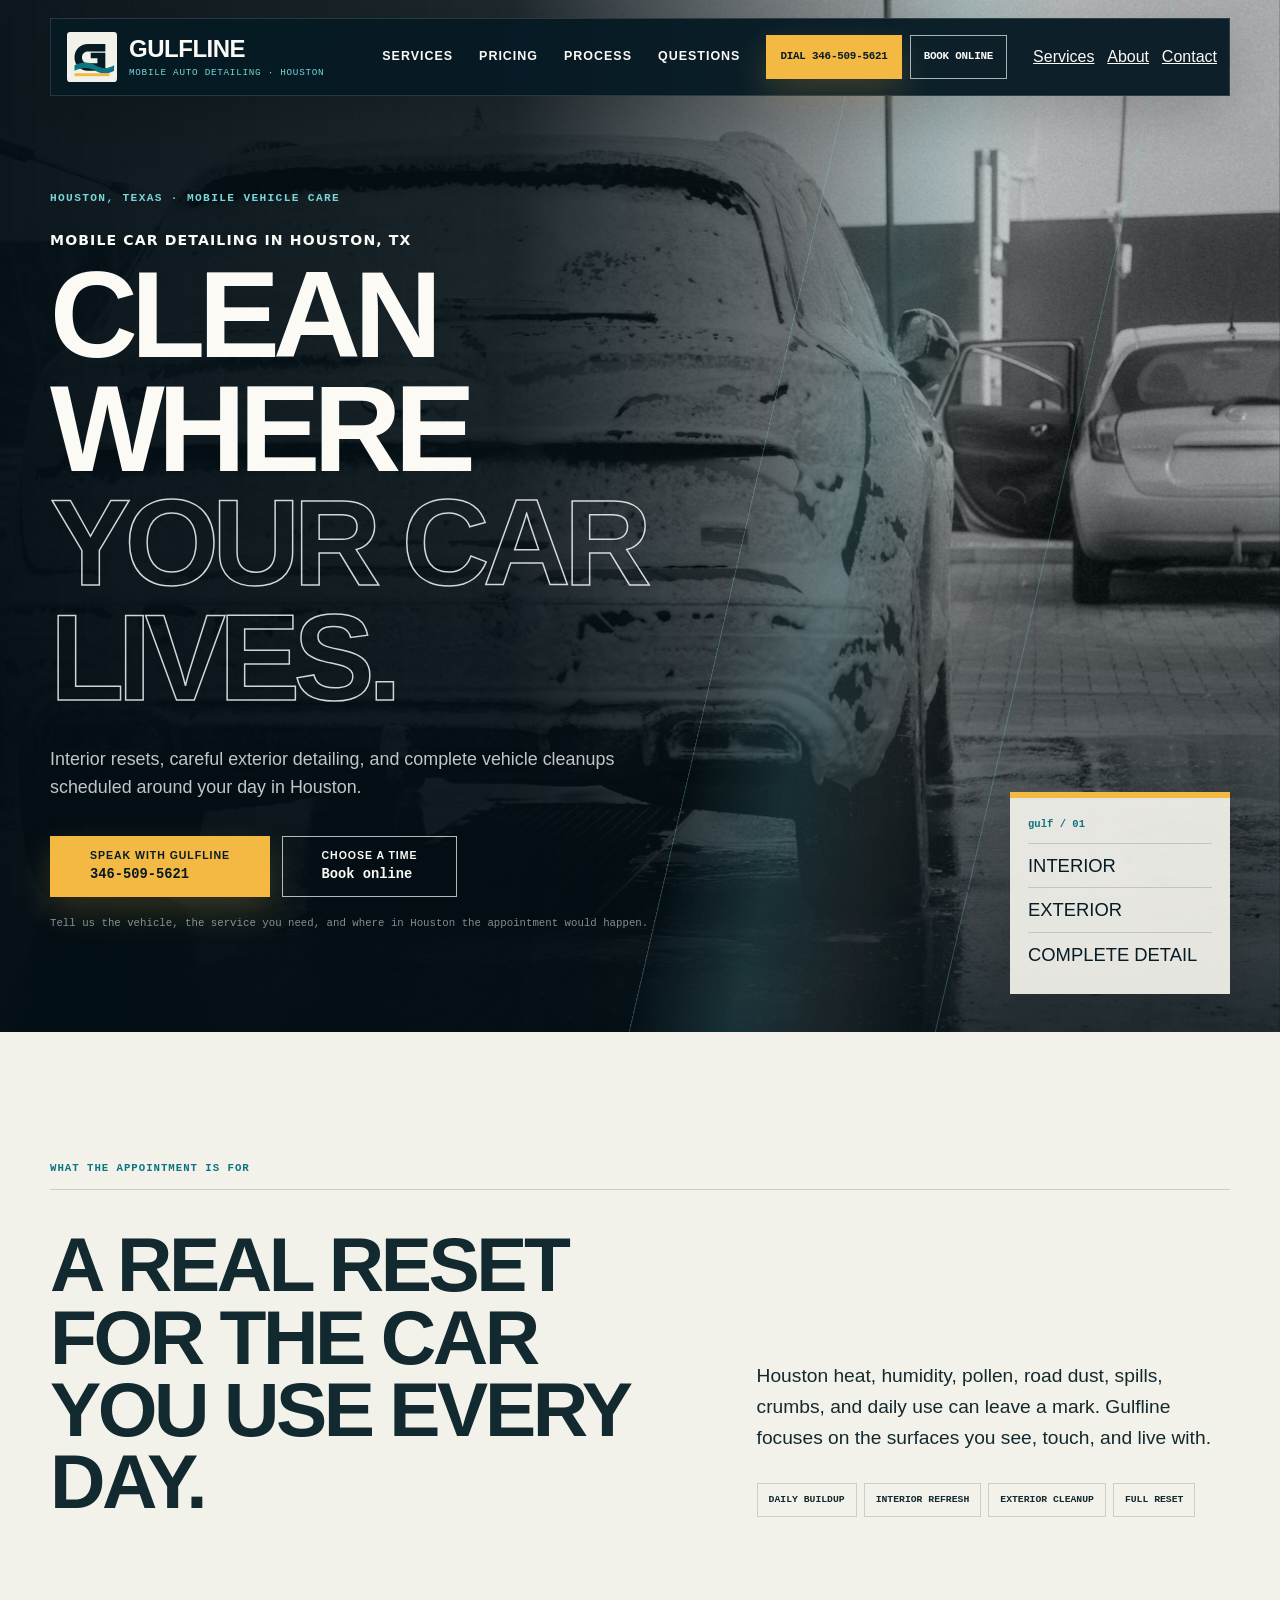
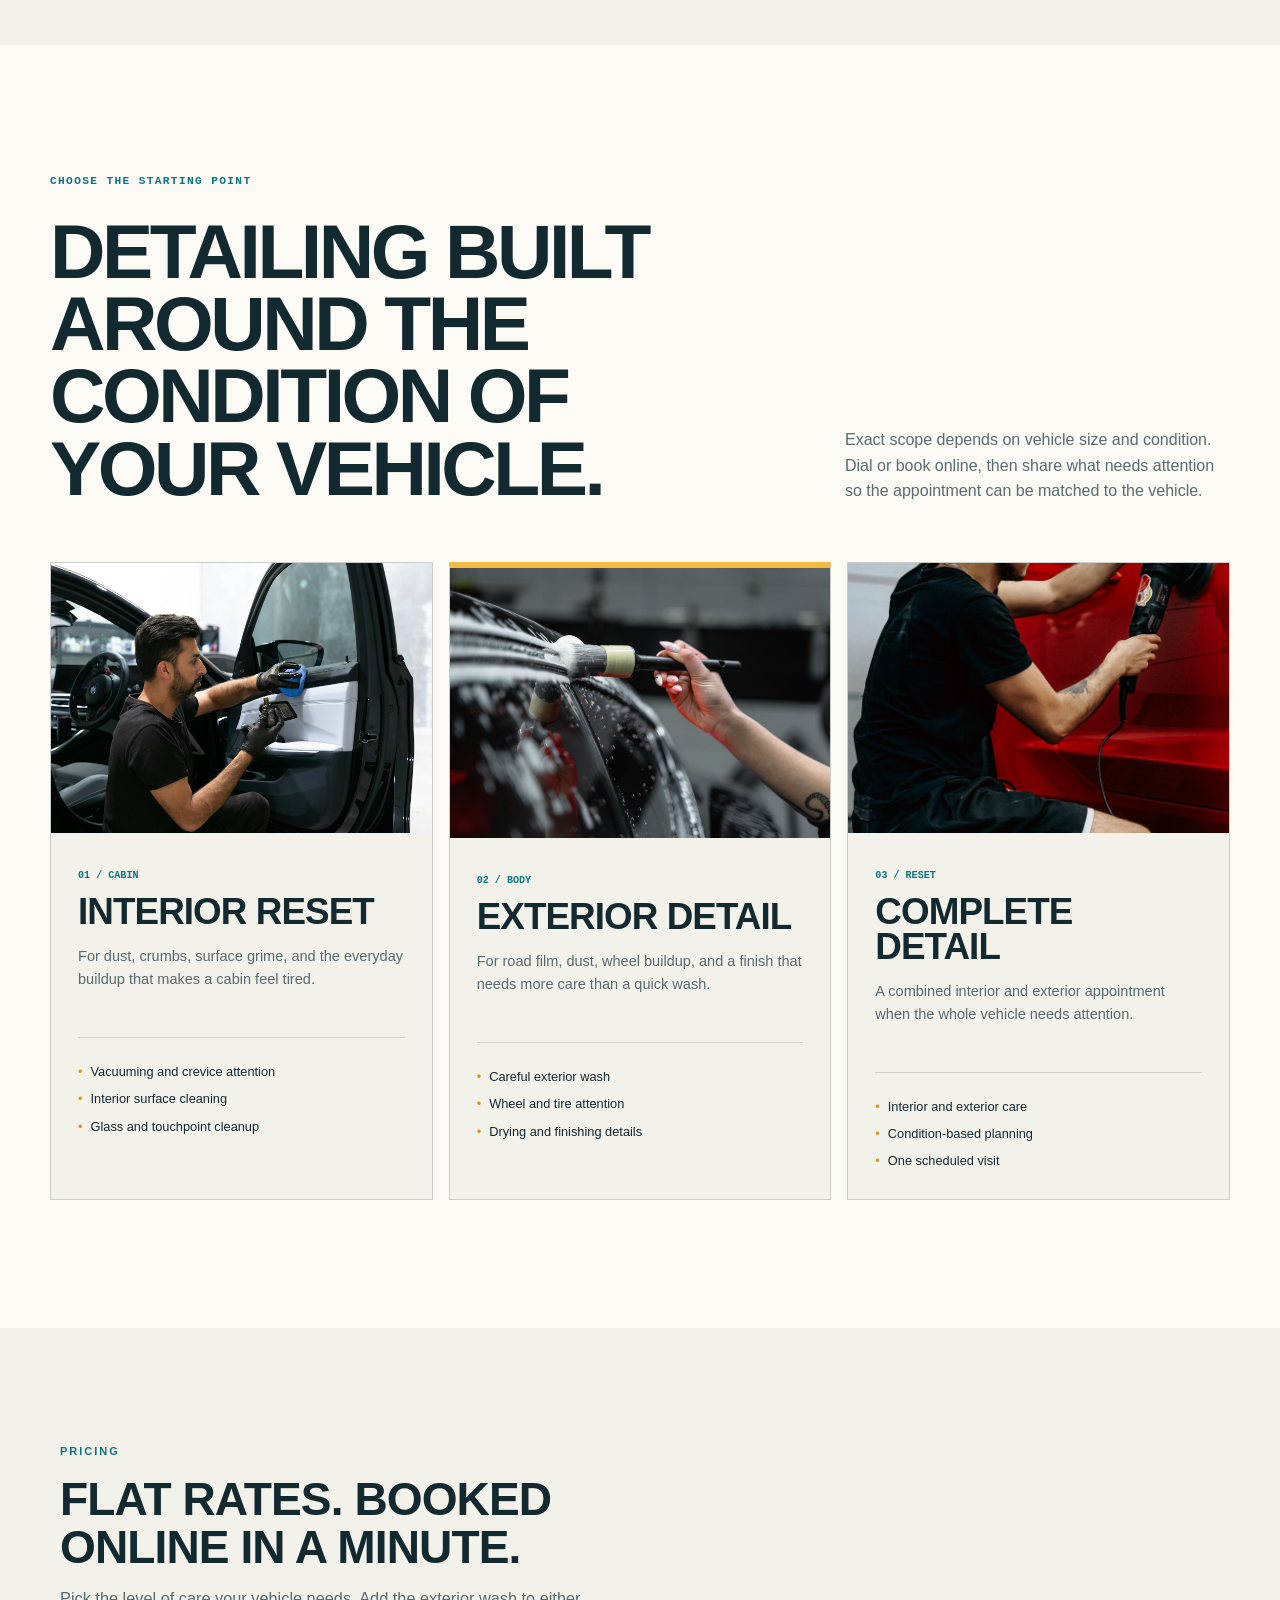
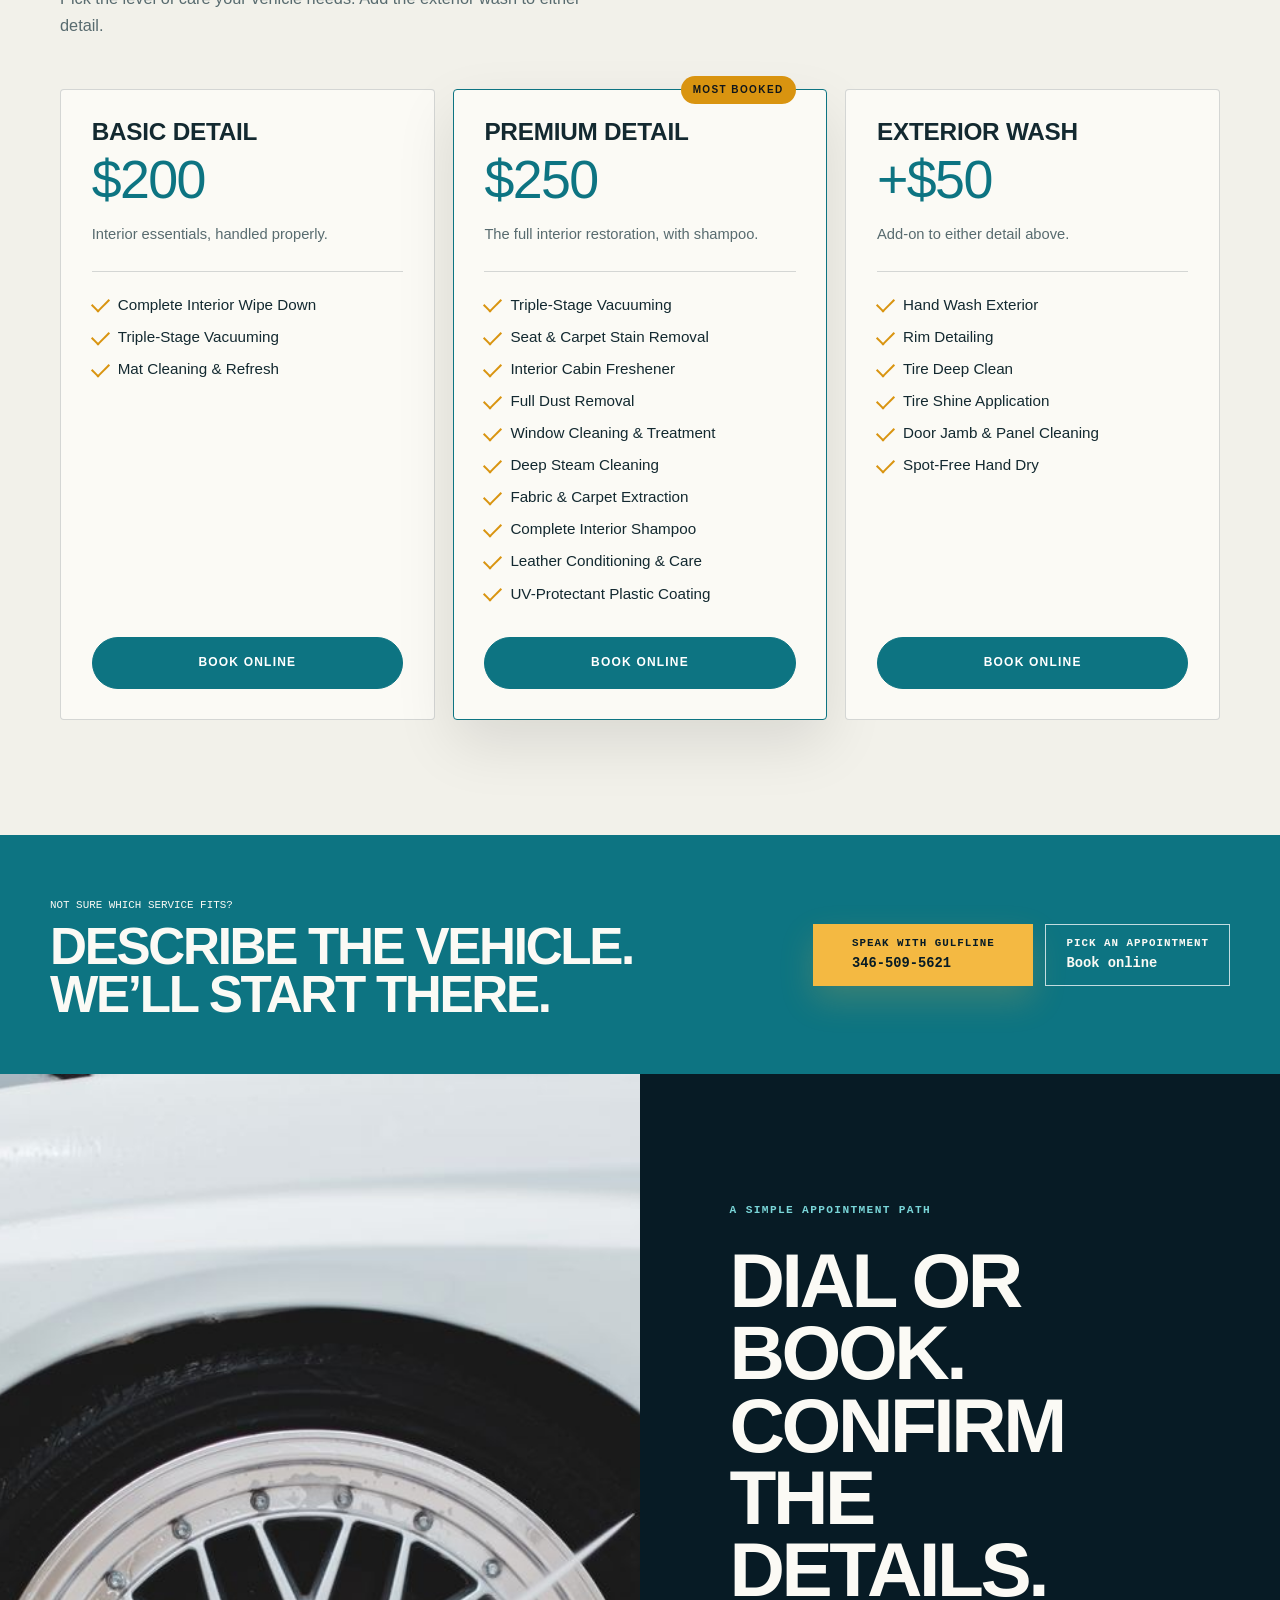
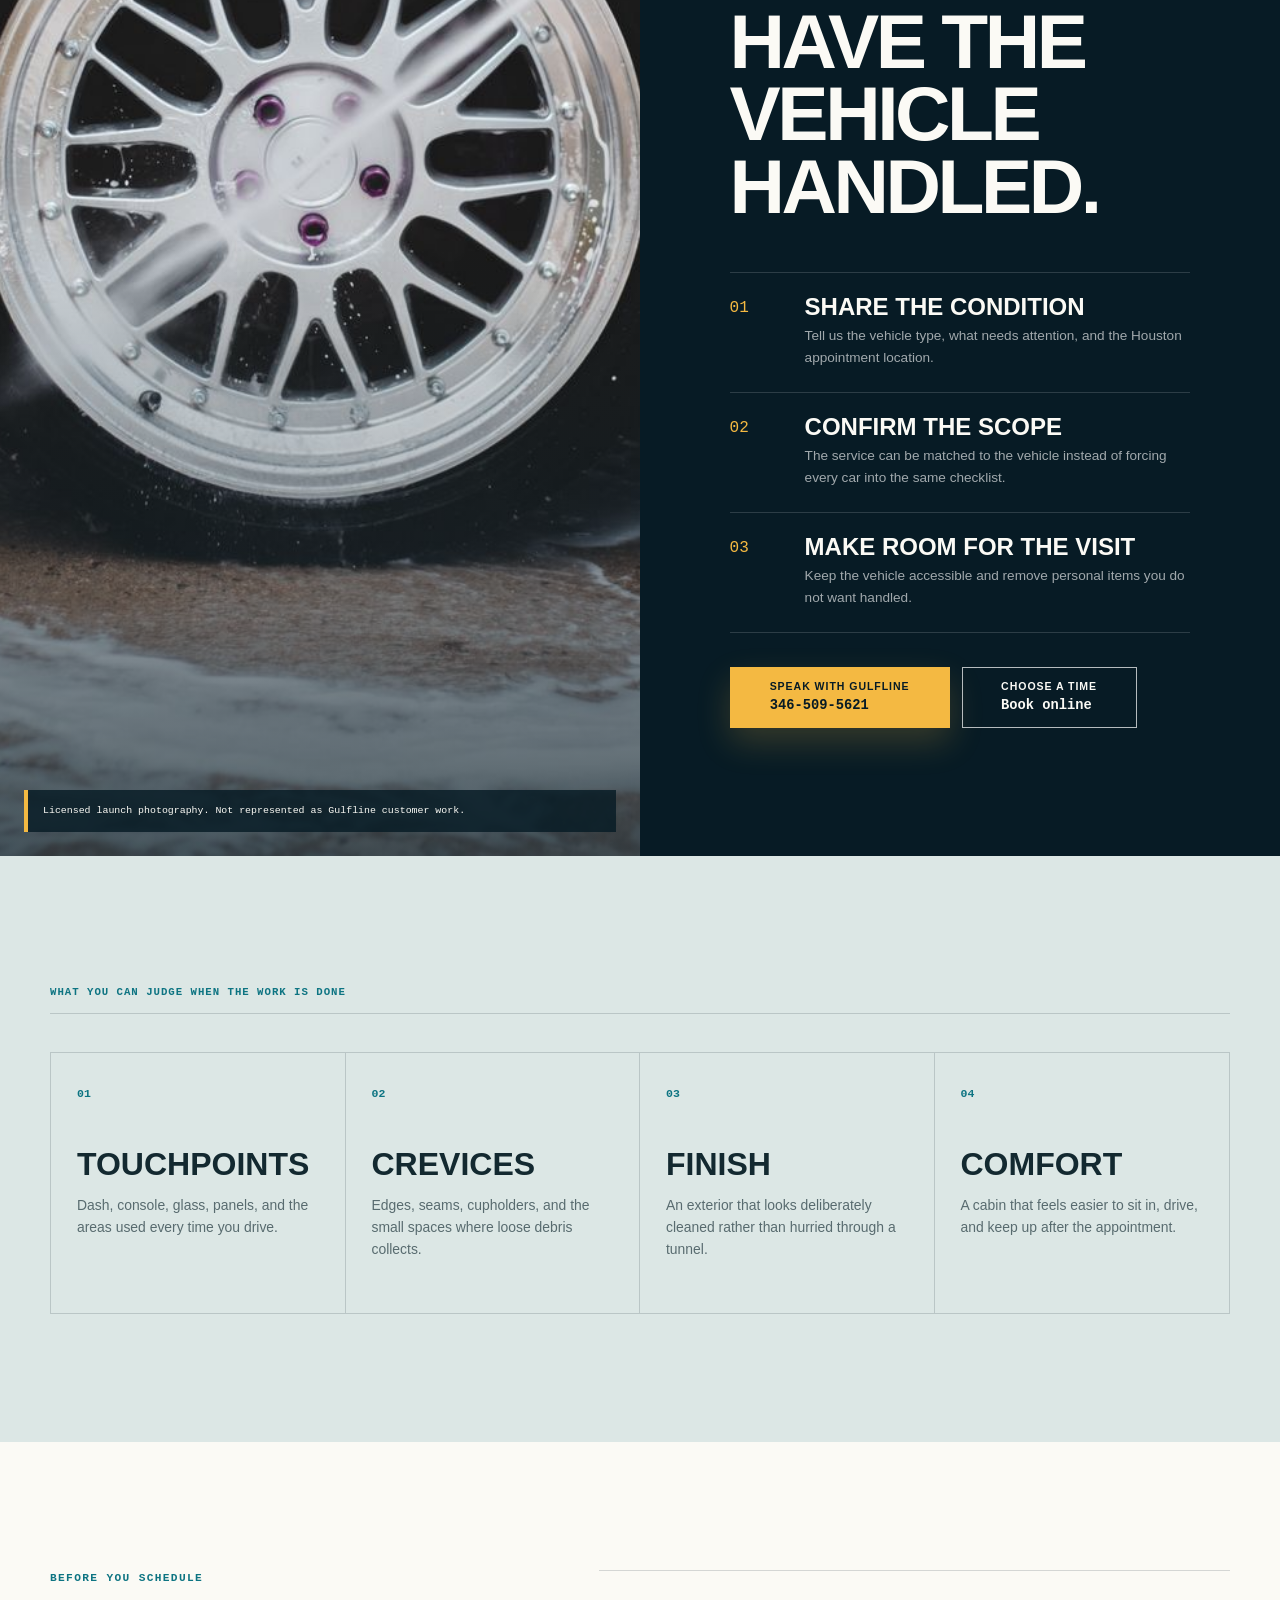
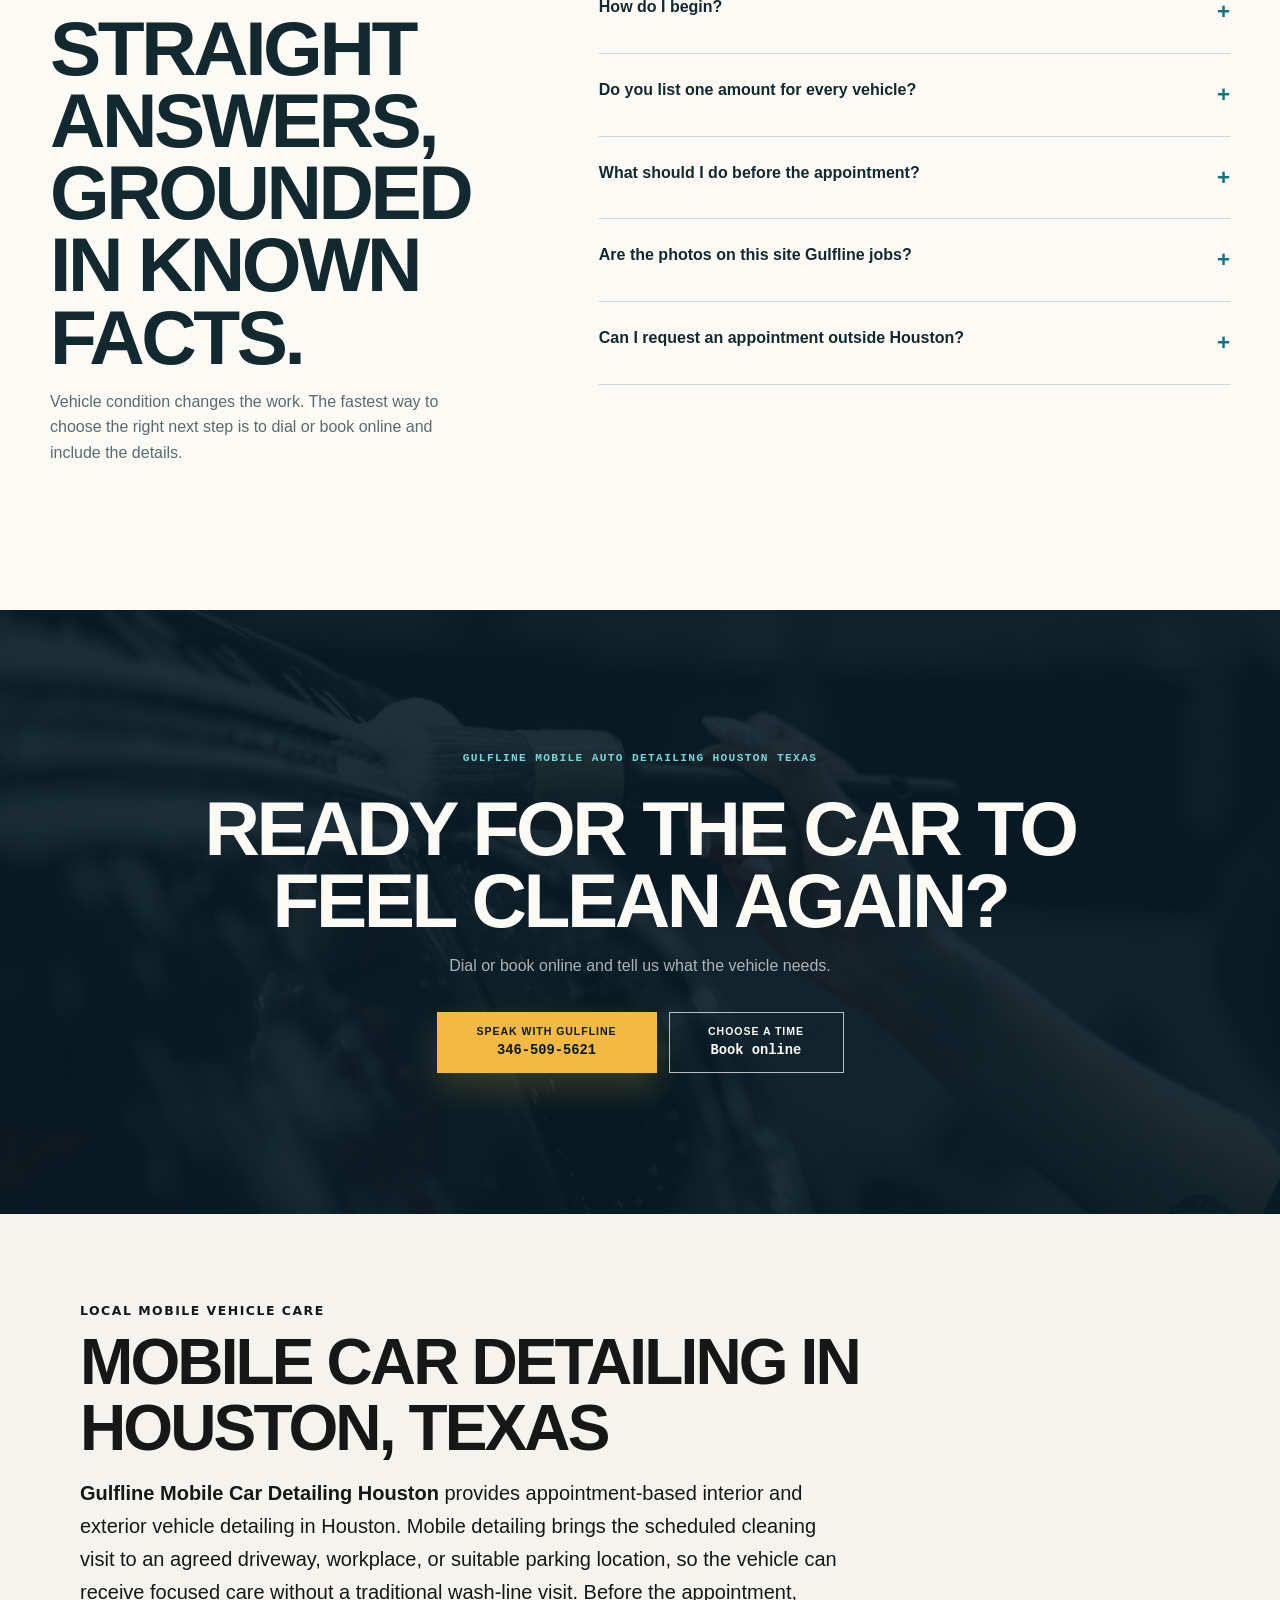
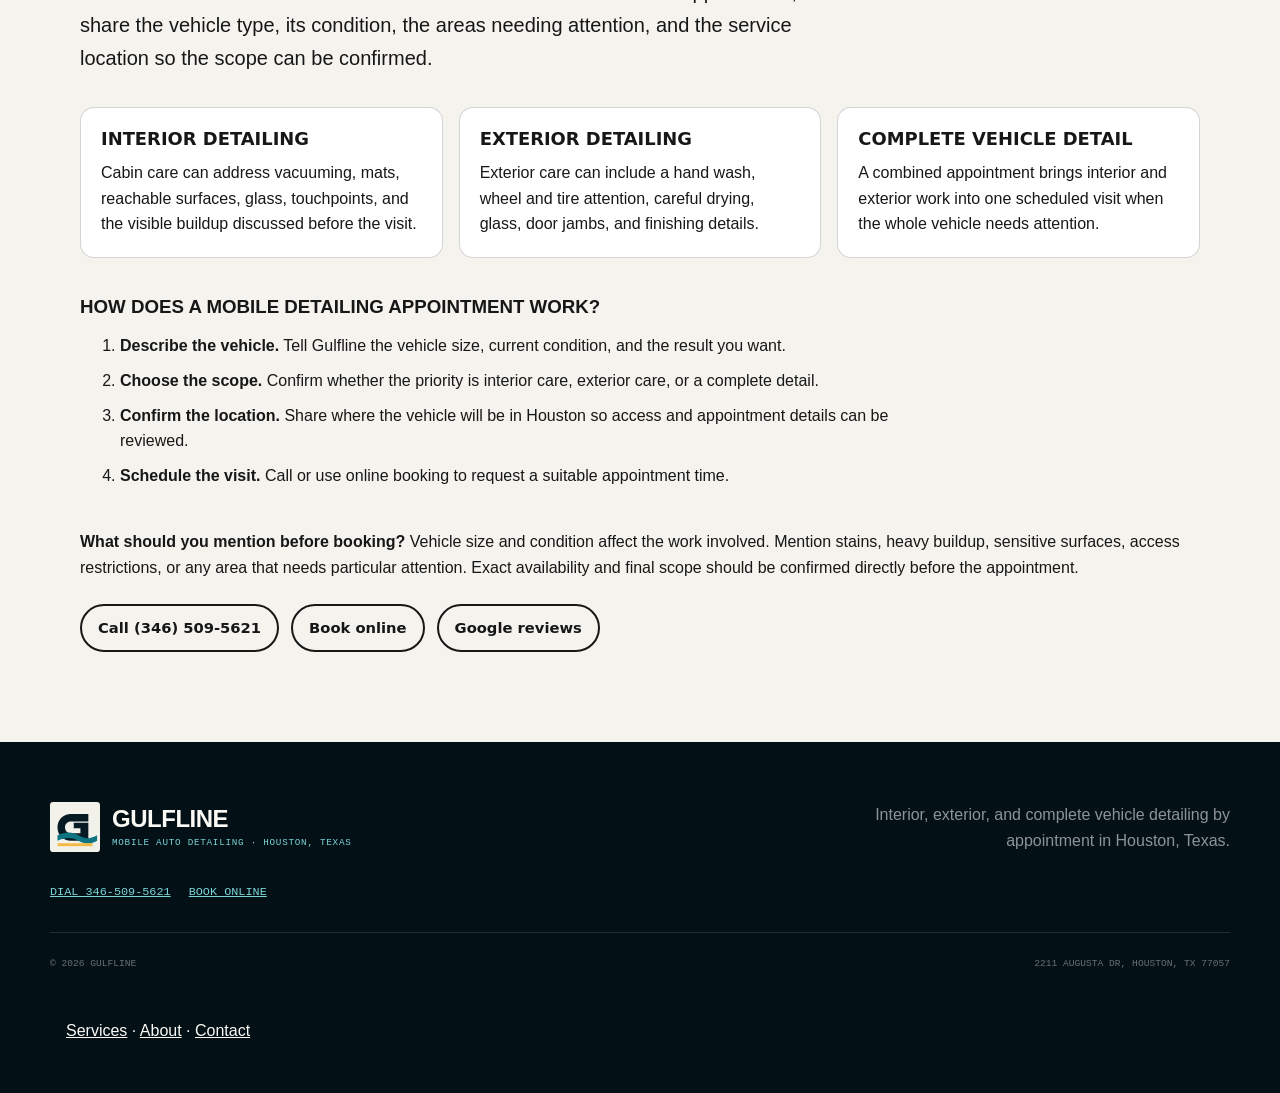
==== commit 853a3301: "feat: add researched local SEO pages" ====
--- a/index.html
+++ b/index.html
@@ -165,7 +165,7 @@
   ]
 }
   </script>
-</head>
+<style id="SEO-NEXT-NAV-CSS">.seo-next-nav{display:flex;gap:.8rem;flex-wrap:wrap}.seo-next-footer-nav{padding:1rem}.seo-next-footer-nav a{color:inherit}</style></head>
 <body>
   <a class="skip-link" href="#main">Skip to content</a>
 
@@ -187,7 +187,7 @@
         <a class="button button-primary button-small" href="tel:+13465095621">Dial 346-509-5621</a>
         <a class="button button-outline button-small" href="https://cal.com/sumitdatta/auto-detail-service">Book online</a>
       </div>
-    </nav>
+    <!-- SEO-NEXT-NAV:START --><div class="seo-next-nav" aria-label="Expanded site pages"><a href="/services/">Services</a><a href="/about/">About</a><a href="/contact/">Contact</a></div><!-- SEO-NEXT-NAV:END --></nav>
   </header>
 
   <main id="main">
@@ -495,7 +495,7 @@
       <a href="https://cal.com/sumitdatta/auto-detail-service">Book online</a>
     </div>
     <div class="footer-bottom"><span>© <span id="year">2026</span> Gulfline</span><span>2211 Augusta Dr, Houston, TX 77057</span></div>
-  </footer>
+  <!-- SEO-NEXT-NAV:START --><nav class="seo-next-footer-nav" aria-label="Expanded footer navigation"><a href="/services/">Services</a> · <a href="/about/">About</a> · <a href="/contact/">Contact</a></nav><!-- SEO-NEXT-NAV:END --></footer>
 
   <div class="mobile-bar" aria-label="Appointment actions">
     <a href="tel:+13465095621">Dial 346-509-5621</a>
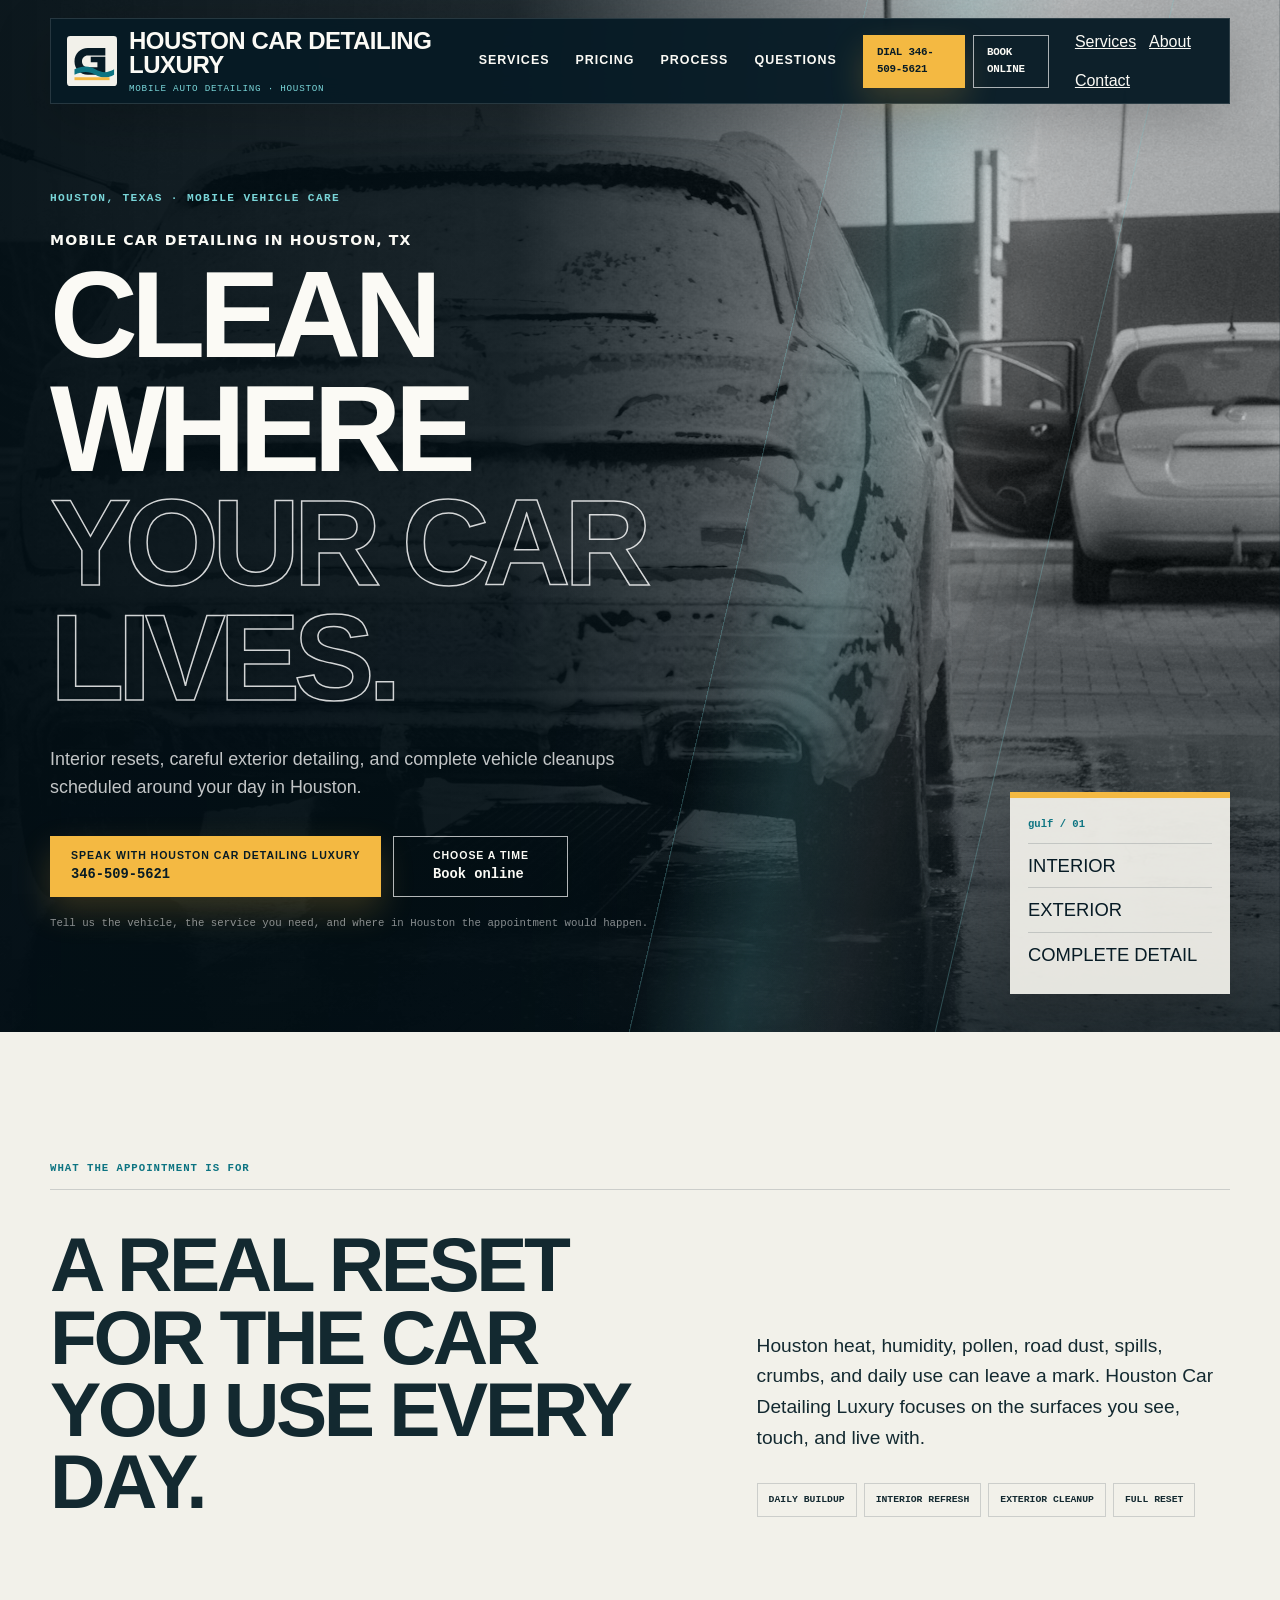
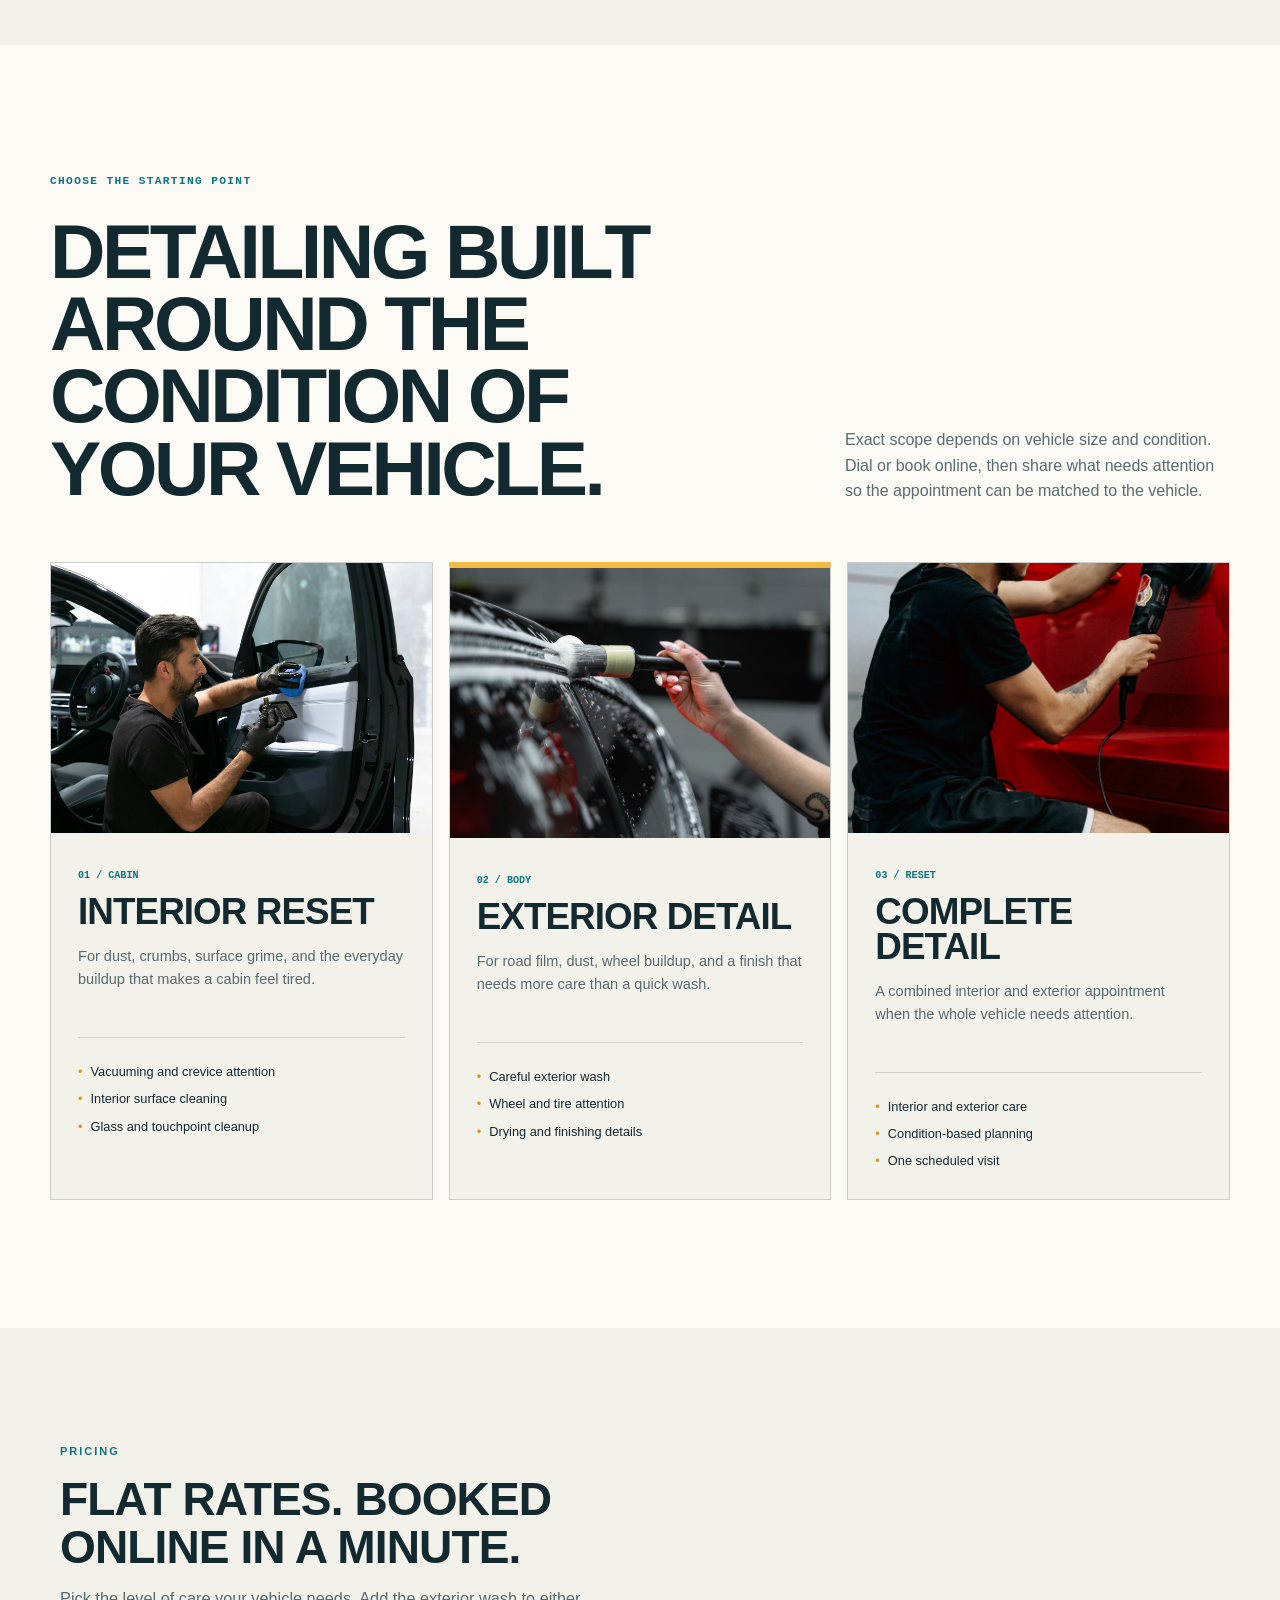
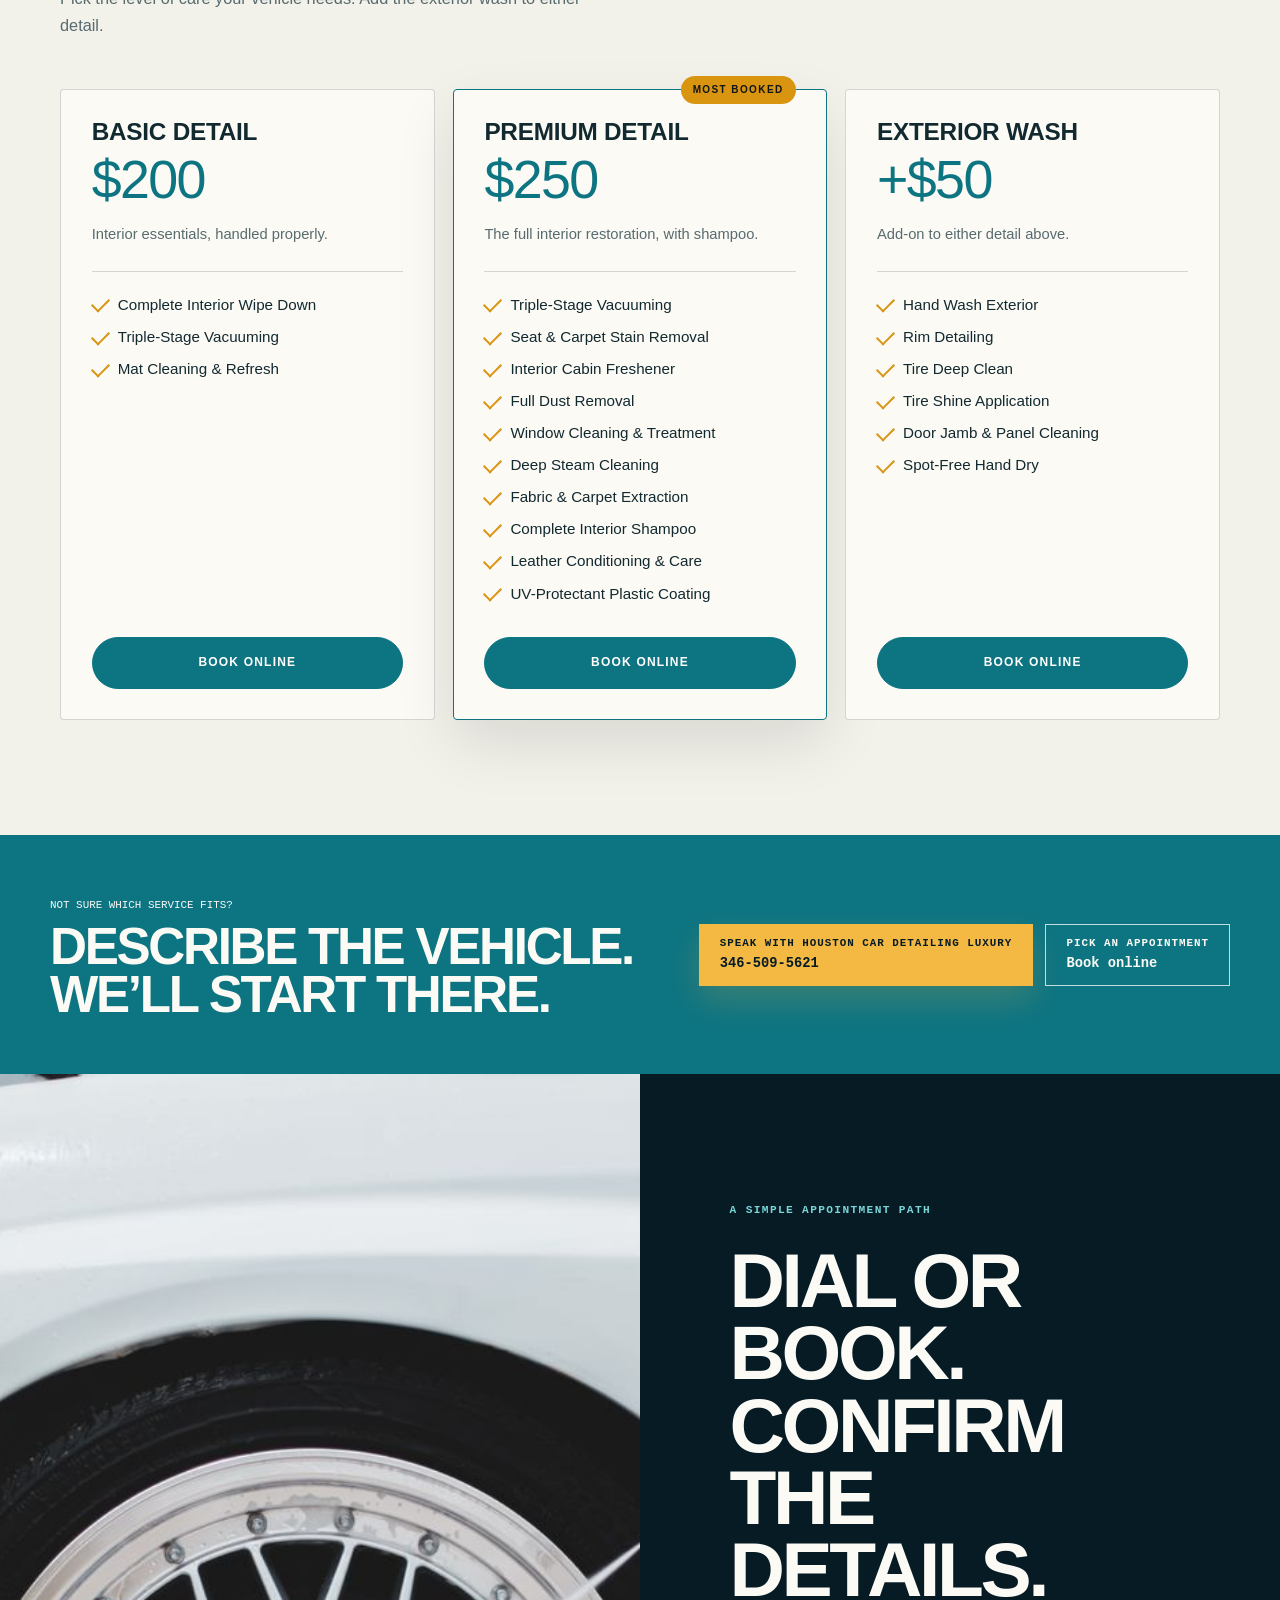
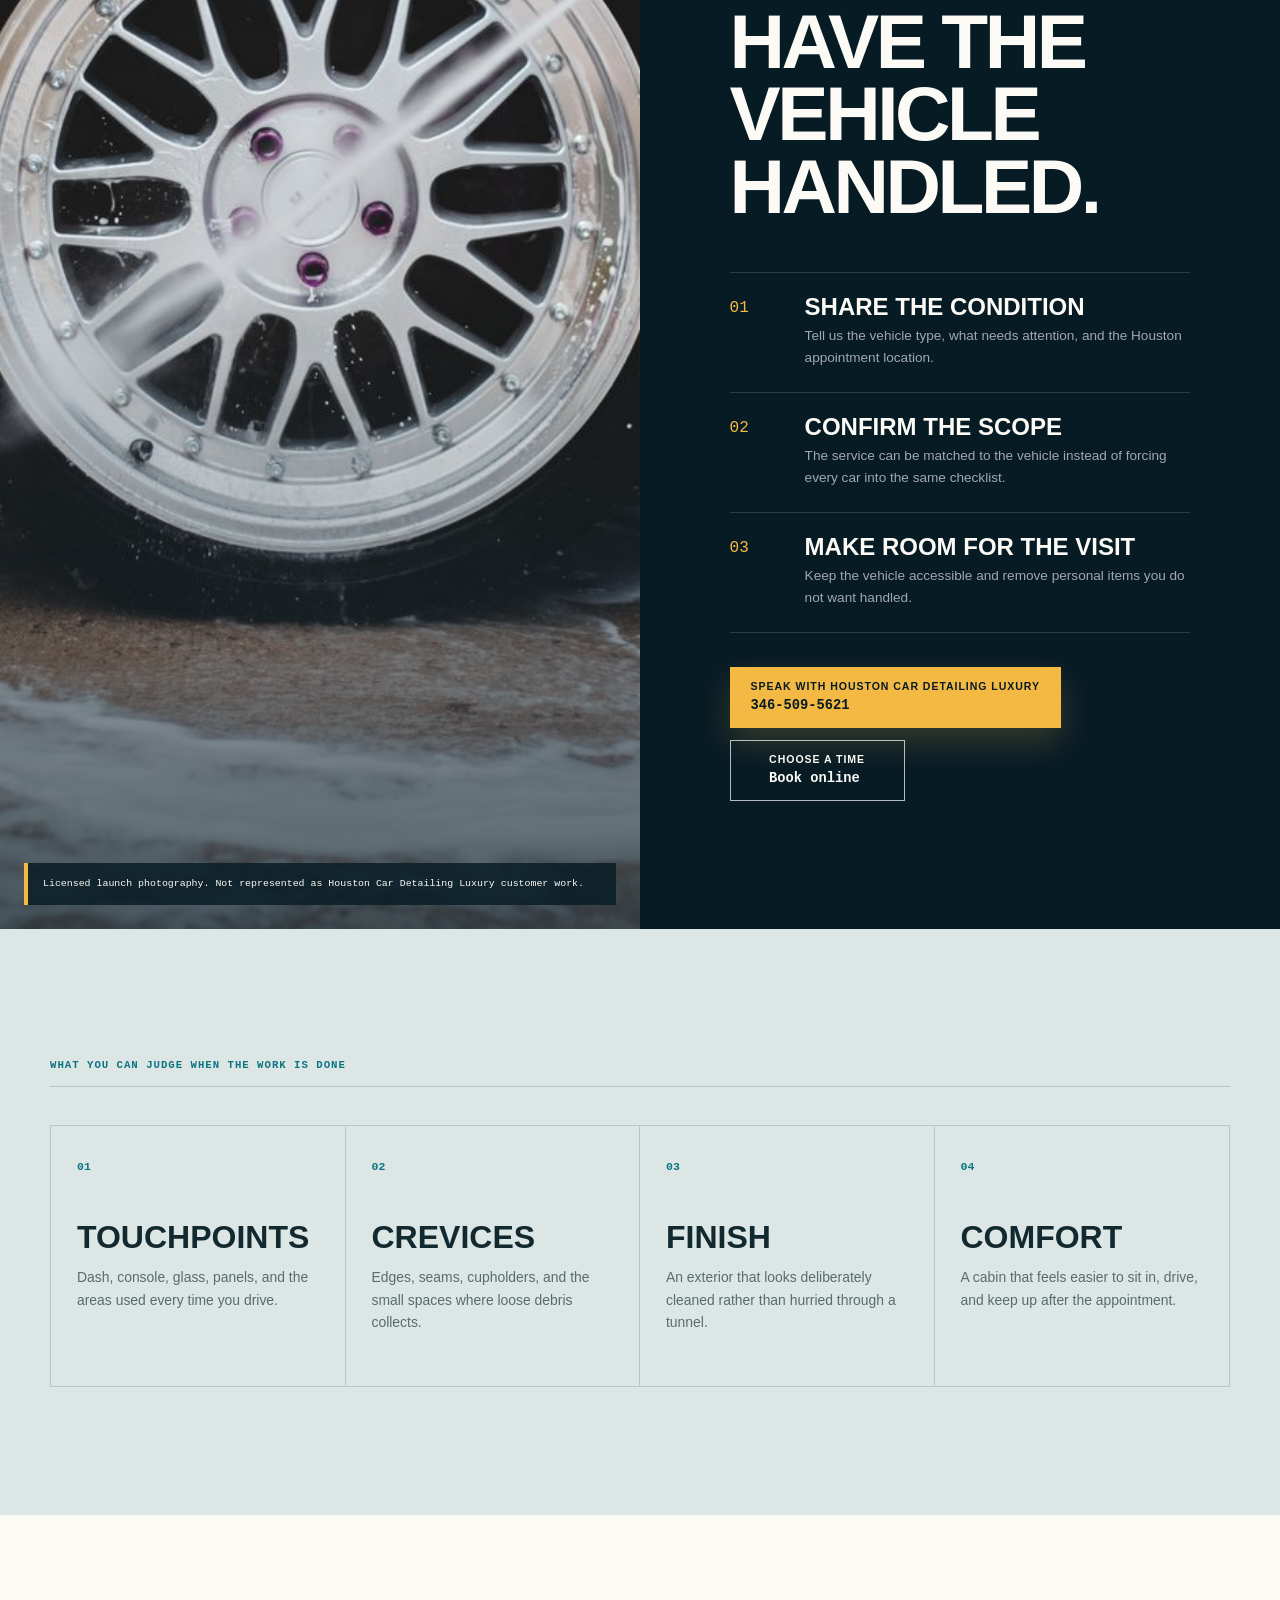
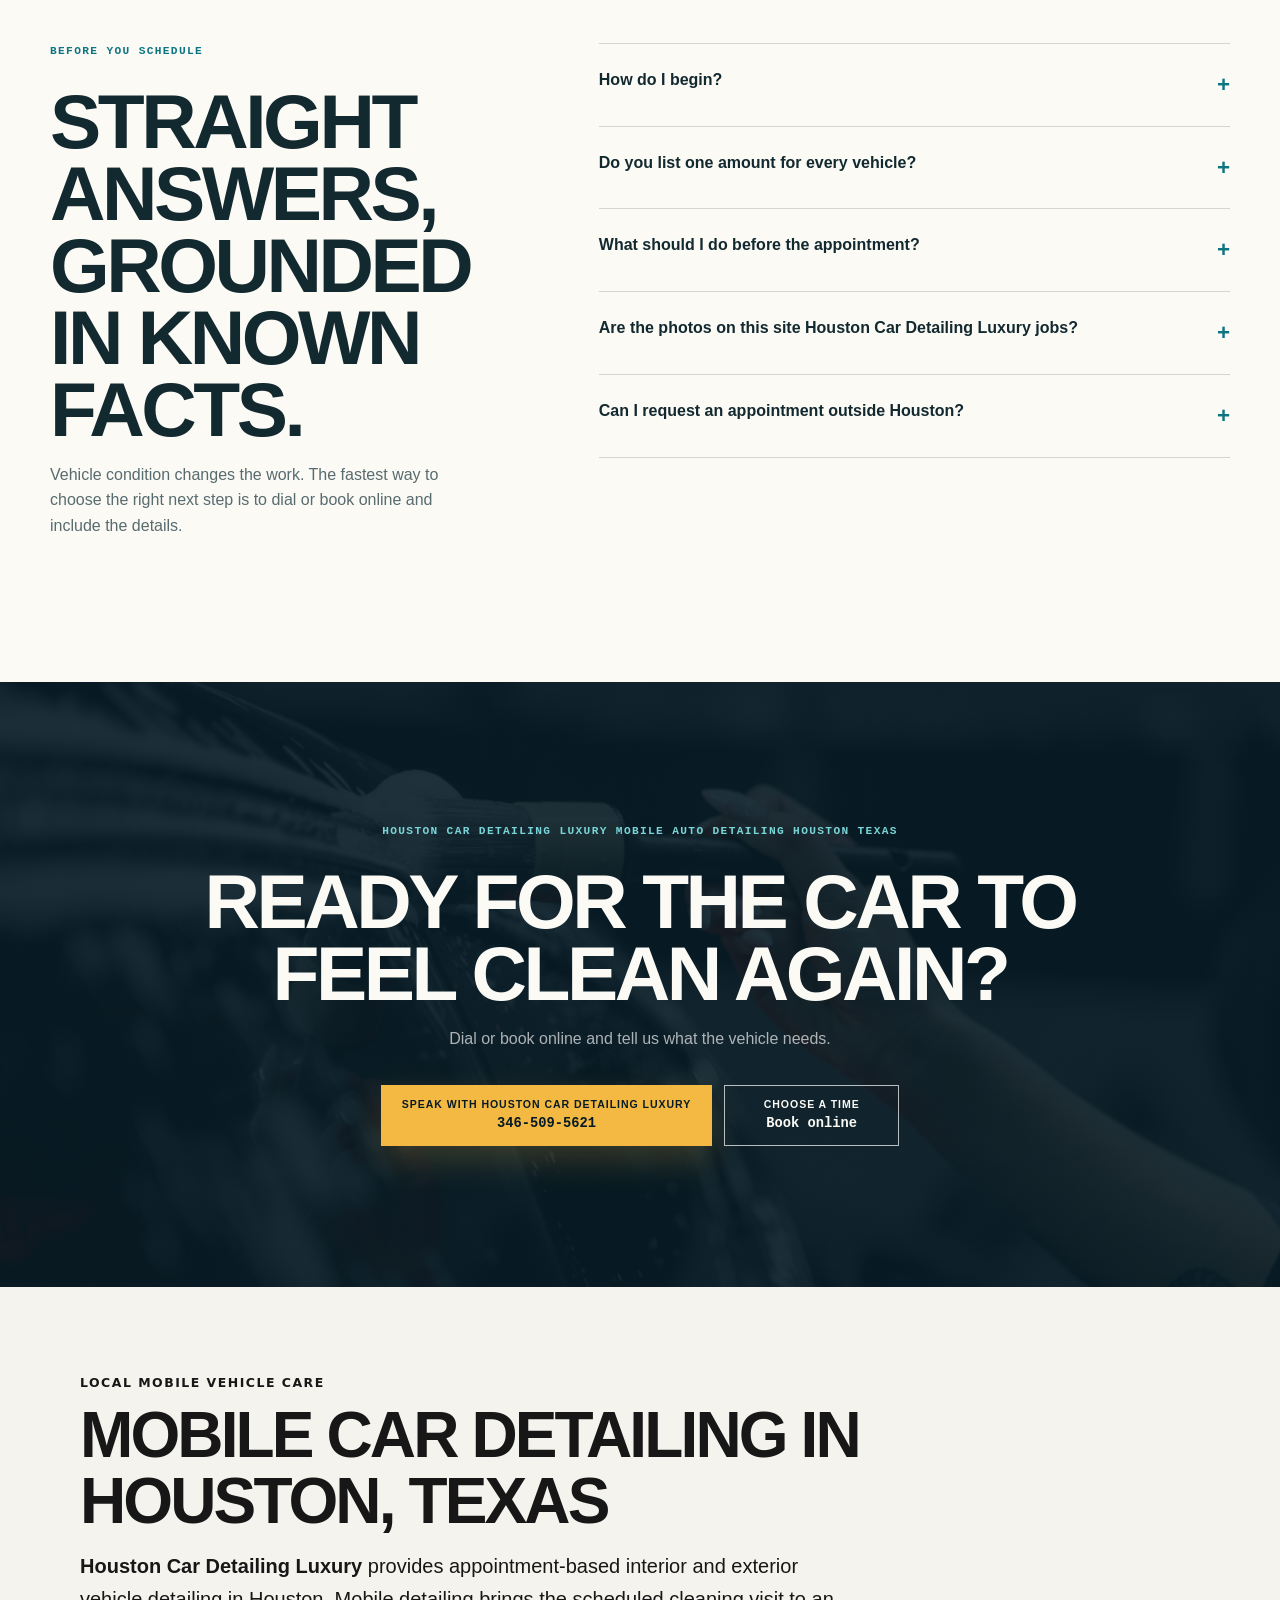
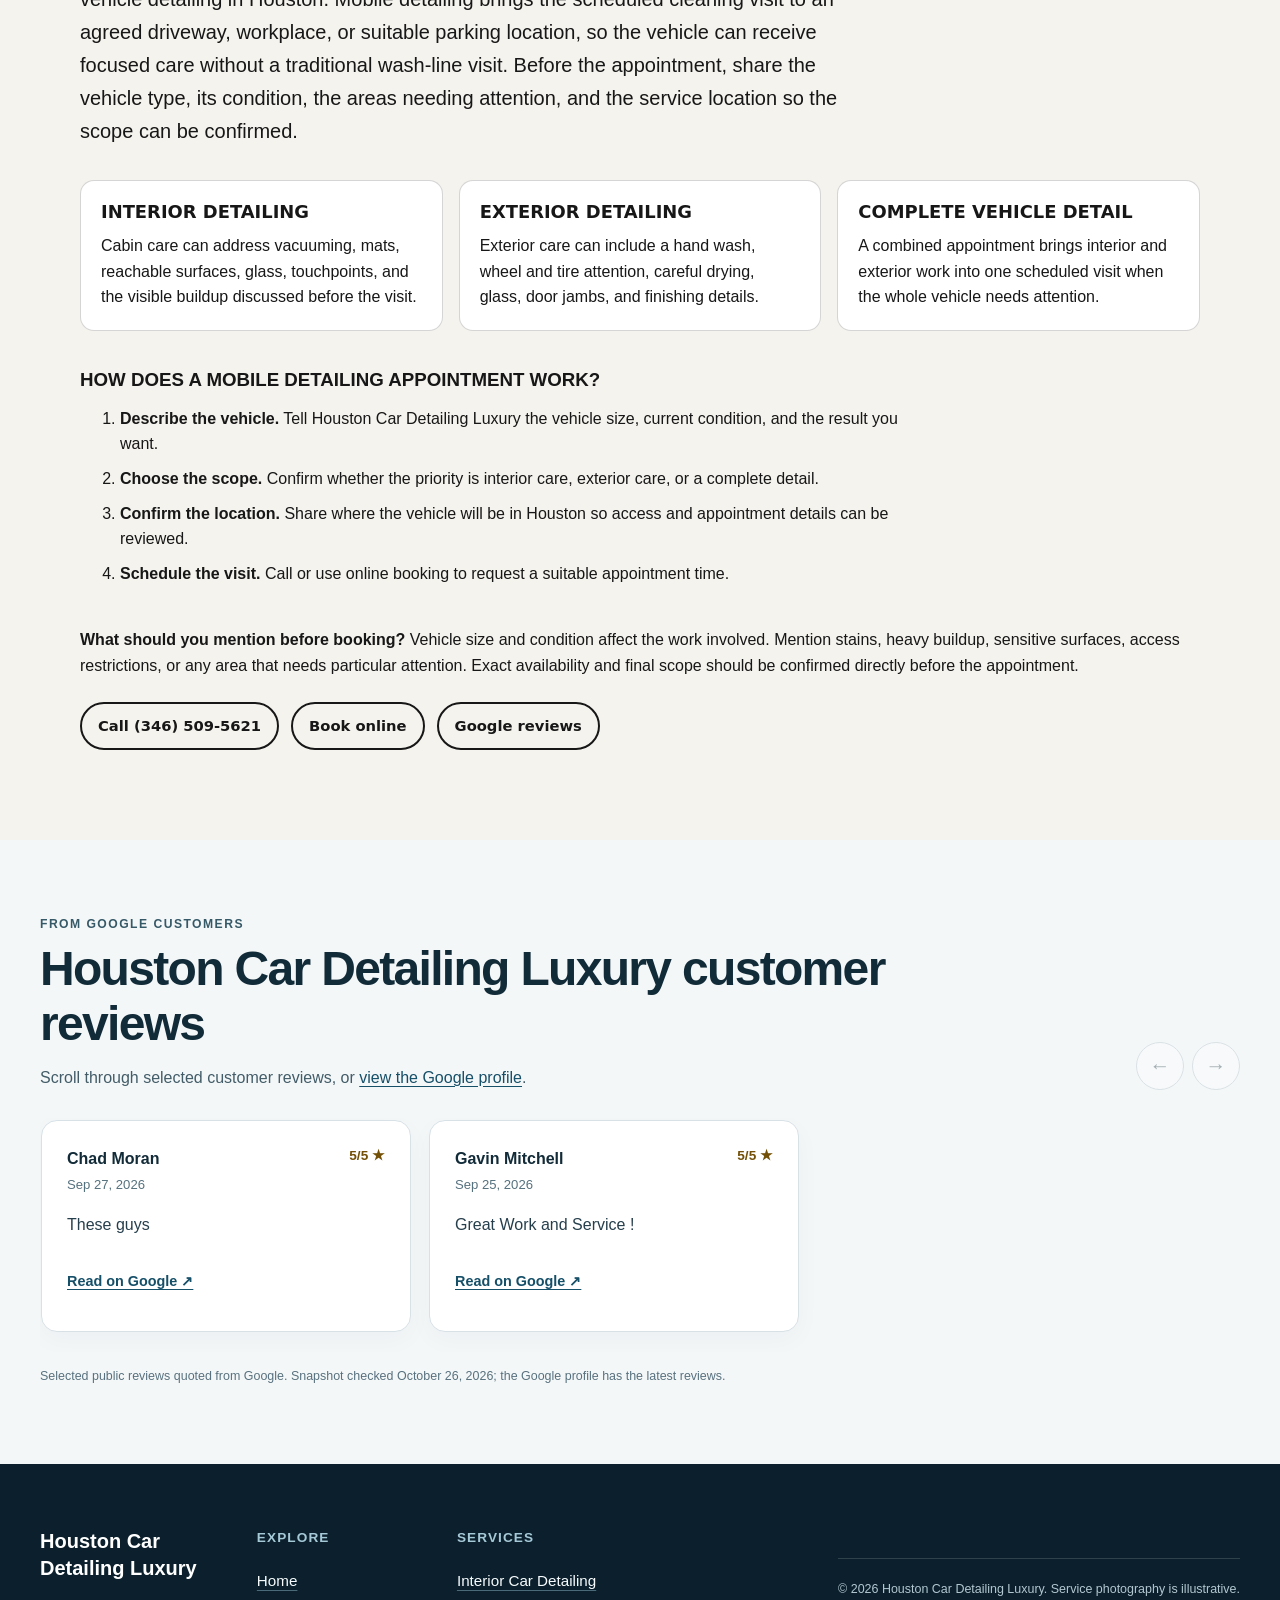
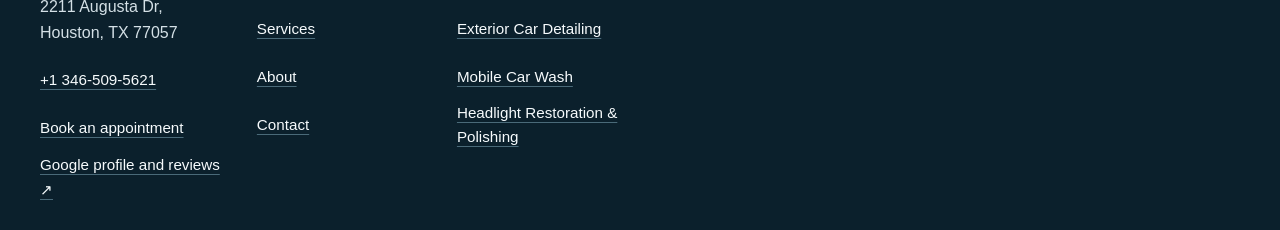
==== commit ba87db7b: "Align website branding and local service information" ====
--- a/index.html
+++ b/index.html
@@ -3,9 +3,9 @@
 <head>
   <meta charset="utf-8">
   <meta name="viewport" content="width=device-width, initial-scale=1">
-  <title>Mobile Car Detailing in Houston, TX | Gulfline</title>
+  <title>Mobile Car Detailing in Houston, TX | Houston Car Detailing Luxury</title>
   <meta name="theme-color" content="#071b25">
-  <link rel="canonical" href="https://gulflinedetailing.shop/">
+  <link rel="canonical" href="https://houstoncardetailingluxury.shop/">
   <link rel="icon" href="/assets/favicon.svg" type="image/svg+xml">
   <link rel="preload" href="/assets/hero-foam.jpg" as="image">
   <link rel="stylesheet" href="/styles.css">
@@ -13,8 +13,8 @@
 {
   "@context": "https://schema.org",
   "@type": "AutomotiveBusiness",
-  "name": "Gulfline Mobile Car Detailing Houston",
-  "url": "https://gulflinedetailing.shop/",
+  "name": "Houston Car Detailing Luxury",
+  "url": "https://houstoncardetailingluxury.shop/",
   "telephone": "+1 346-509-5621",
   "address": {
     "@type": "PostalAddress",
@@ -43,7 +43,7 @@
         "price": "200",
         "priceCurrency": "USD",
         "availability": "https://schema.org/InStock",
-        "url": "https://gulflinedetailing.shop/#pricing",
+        "url": "https://houstoncardetailingluxury.shop/#pricing",
         "itemOffered": {
           "@type": "Service",
           "name": "Basic Detail",
@@ -56,7 +56,7 @@
         "price": "250",
         "priceCurrency": "USD",
         "availability": "https://schema.org/InStock",
-        "url": "https://gulflinedetailing.shop/#pricing",
+        "url": "https://houstoncardetailingluxury.shop/#pricing",
         "itemOffered": {
           "@type": "Service",
           "name": "Premium Detail",
@@ -69,7 +69,7 @@
         "price": "50",
         "priceCurrency": "USD",
         "availability": "https://schema.org/InStock",
-        "url": "https://gulflinedetailing.shop/#pricing",
+        "url": "https://houstoncardetailingluxury.shop/#pricing",
         "itemOffered": {
           "@type": "Service",
           "name": "Exterior Wash",
@@ -79,13 +79,13 @@
     ]
   },
   "priceRange": "$200-$250",
-  "@id": "https://gulflinedetailing.shop/#business",
+  "@id": "https://houstoncardetailingluxury.shop/#business",
   "geo": {
     "@type": "GeoCoordinates",
     "latitude": 29.74372185531,
     "longitude": -95.482487087072
   },
-  "image": "https://gulflinedetailing.shop/assets/logo.svg",
+  "image": "https://houstoncardetailingluxury.shop/assets/logo.svg",
   "sameAs": [
     "https://g.page/r/CdsNIQ1CaHKJEBM/review"
   ],
@@ -99,19 +99,19 @@
 }
     </script>
 <!-- SEO-GEO:START -->
-  <meta name="description" content="Mobile car detailing in Houston, TX from Gulfline, with interior cleaning, exterior hand washing, and complete details. Call or book online.">
+  <meta name="description" content="Mobile car detailing in Houston, TX from Houston Car Detailing Luxury, with interior cleaning, exterior hand washing, and complete details. Call or book online.">
   <meta name="robots" content="index, follow, max-image-preview:large, max-snippet:-1, max-video-preview:-1">
   <meta property="og:locale" content="en_US">
   <meta property="og:type" content="website">
-  <meta property="og:site_name" content="Gulfline">
-  <meta property="og:title" content="Mobile Car Detailing in Houston, TX | Gulfline">
-  <meta property="og:description" content="Mobile car detailing in Houston, TX from Gulfline, with interior cleaning, exterior hand washing, and complete details. Call or book online.">
-  <meta property="og:url" content="https://gulflinedetailing.shop/">
-  <meta property="og:image" content="https://gulflinedetailing.shop/assets/logo.svg">
-  <meta name="twitter:image" content="https://gulflinedetailing.shop/assets/logo.svg">
+  <meta property="og:site_name" content="Houston Car Detailing Luxury">
+  <meta property="og:title" content="Mobile Car Detailing in Houston, TX | Houston Car Detailing Luxury">
+  <meta property="og:description" content="Mobile car detailing in Houston, TX from Houston Car Detailing Luxury, with interior cleaning, exterior hand washing, and complete details. Call or book online.">
+  <meta property="og:url" content="https://houstoncardetailingluxury.shop/">
+  <meta property="og:image" content="https://houstoncardetailingluxury.shop/assets/logo.svg">
+  <meta name="twitter:image" content="https://houstoncardetailingluxury.shop/assets/logo.svg">
   <meta name="twitter:card" content="summary_large_image">
-  <meta name="twitter:title" content="Mobile Car Detailing in Houston, TX | Gulfline">
-  <meta name="twitter:description" content="Mobile car detailing in Houston, TX from Gulfline, with interior cleaning, exterior hand washing, and complete details. Call or book online.">
+  <meta name="twitter:title" content="Mobile Car Detailing in Houston, TX | Houston Car Detailing Luxury">
+  <meta name="twitter:description" content="Mobile car detailing in Houston, TX from Houston Car Detailing Luxury, with interior cleaning, exterior hand washing, and complete details. Call or book online.">
   <style id="seo-geo-styles">
     .seo-local-intent { display:block; margin:0 0 .55rem; font:700 clamp(.78rem,1.1vw,.95rem)/1.2 system-ui,sans-serif; letter-spacing:.08em; text-transform:uppercase; }
     .seo-geo-section { background:#f5f3ed; color:#171717; padding:clamp(3.5rem,7vw,6.5rem) clamp(1.25rem,5vw,5rem); }
@@ -136,21 +136,21 @@
   "@graph": [
     {
       "@type": "WebSite",
-      "@id": "https://gulflinedetailing.shop/#website",
-      "url": "https://gulflinedetailing.shop/",
-      "name": "Gulfline Mobile Car Detailing Houston",
+      "@id": "https://houstoncardetailingluxury.shop/#website",
+      "url": "https://houstoncardetailingluxury.shop/",
+      "name": "Houston Car Detailing Luxury",
       "inLanguage": "en-US",
       "publisher": {
-        "@id": "https://gulflinedetailing.shop/#business"
+        "@id": "https://houstoncardetailingluxury.shop/#business"
       }
     },
     {
       "@type": "Service",
-      "@id": "https://gulflinedetailing.shop/#mobile-car-detailing",
+      "@id": "https://houstoncardetailingluxury.shop/#mobile-car-detailing",
       "name": "Mobile Car Detailing in Houston, Texas",
       "serviceType": "Mobile car detailing",
       "provider": {
-        "@id": "https://gulflinedetailing.shop/#business"
+        "@id": "https://houstoncardetailingluxury.shop/#business"
       },
       "areaServed": {
         "@type": "City",
@@ -160,19 +160,20 @@
           "name": "Texas"
         }
       },
-      "url": "https://gulflinedetailing.shop/#services"
+      "url": "https://houstoncardetailingluxury.shop/#services"
     }
   ]
 }
   </script>
-<style id="SEO-NEXT-NAV-CSS">.seo-next-nav{display:flex;gap:.8rem;flex-wrap:wrap}.seo-next-footer-nav{padding:1rem}.seo-next-footer-nav a{color:inherit}</style></head>
+<style id="SEO-NEXT-NAV-CSS">.seo-next-nav{display:flex;gap:.8rem;flex-wrap:wrap}.seo-next-footer-nav{padding:1rem}.seo-next-footer-nav a{color:inherit}</style><link rel="stylesheet" href="/portfolio-components.css">
+</head>
 <body>
   <a class="skip-link" href="#main">Skip to content</a>
 
   <header class="site-header">
-    <a class="brand" href="#top" aria-label="Gulfline home">
+    <a class="brand" href="#top" aria-label="Houston Car Detailing Luxury home">
       <img src="/assets/logo.svg" alt="" width="52" height="52">
-      <span><strong>Gulfline</strong><small>Mobile Auto Detailing · Houston</small></span>
+      <span><strong>Houston Car Detailing Luxury</strong><small>Mobile Auto Detailing · Houston</small></span>
     </a>
     <button class="menu-toggle" type="button" aria-expanded="false" aria-controls="site-nav">
       <span class="sr-only">Menu</span>
@@ -201,7 +202,7 @@
         <p class="hero-lede">Interior resets, careful exterior detailing, and complete vehicle cleanups scheduled around your day in Houston.</p>
         <div class="action-pair">
           <a class="button button-primary" href="tel:+13465095621">
-            <span>Speak with Gulfline</span>
+            <span>Speak with Houston Car Detailing Luxury</span>
             <strong>346-509-5621</strong>
           </a>
           <a class="button button-outline button-light" href="https://cal.com/sumitdatta/auto-detail-service">
@@ -224,7 +225,7 @@
       <div class="intro-grid">
         <h2>A real reset for the car you use every day.</h2>
         <div>
-          <p class="lead">Houston heat, humidity, pollen, road dust, spills, crumbs, and daily use can leave a mark. Gulfline focuses on the surfaces you see, touch, and live with.</p>
+          <p class="lead">Houston heat, humidity, pollen, road dust, spills, crumbs, and daily use can leave a mark. Houston Car Detailing Luxury focuses on the surfaces you see, touch, and live with.</p>
           <div class="condition-strip" aria-label="Common reasons to schedule">
             <span>Daily buildup</span>
             <span>Interior refresh</span>
@@ -246,7 +247,7 @@
 
       <div class="service-grid">
         <article class="service-card">
-          <img src="/assets/service-interior.jpg" alt="A vehicle interior being carefully cleaned">
+          <img src="/assets/service-interior.jpg" alt="A vehicle interior being carefully cleaned" width="1600" height="1067" loading="lazy" decoding="async">
           <div class="service-body">
             <span class="service-code">01 / CABIN</span>
             <h3>Interior reset</h3>
@@ -260,7 +261,7 @@
         </article>
 
         <article class="service-card featured">
-          <img src="/assets/service-foam.jpg" alt="A vehicle covered in foam during an exterior wash">
+          <img src="/assets/service-foam.jpg" alt="A vehicle covered in foam during an exterior wash" width="1600" height="1067" loading="lazy" decoding="async">
           <div class="service-body">
             <span class="service-code">02 / BODY</span>
             <h3>Exterior detail</h3>
@@ -274,7 +275,7 @@
         </article>
 
         <article class="service-card">
-          <img src="/assets/service-polish.jpg" alt="A vehicle panel being polished during detailing">
+          <img src="/assets/service-polish.jpg" alt="A vehicle panel being polished during detailing" width="1600" height="2844" loading="lazy" decoding="async">
           <div class="service-body">
             <span class="service-code">03 / RESET</span>
             <h3>Complete detail</h3>
@@ -353,7 +354,7 @@
       </div>
       <div class="action-pair">
         <a class="button button-primary" href="tel:+13465095621">
-          <span>Speak with Gulfline</span>
+          <span>Speak with Houston Car Detailing Luxury</span>
           <strong>346-509-5621</strong>
         </a>
         <a class="button button-outline" href="https://cal.com/sumitdatta/auto-detail-service">
@@ -365,8 +366,8 @@
 
     <section id="process" class="process">
       <div class="process-photo">
-        <img src="/assets/process-wheel.jpg" alt="A car wheel being cleaned with water and foam">
-        <p>Licensed launch photography. Not represented as Gulfline customer work.</p>
+        <img src="/assets/process-wheel.jpg" alt="A car wheel being cleaned with water and foam" width="1600" height="1067" loading="lazy" decoding="async">
+        <p>Licensed launch photography. Not represented as Houston Car Detailing Luxury customer work.</p>
       </div>
       <div class="process-copy section">
         <p class="section-kicker light">A simple appointment path</p>
@@ -386,7 +387,7 @@
           </li>
         </ol>
         <div class="action-pair">
-          <a class="button button-primary" href="tel:+13465095621"><span>Speak with Gulfline</span><strong>346-509-5621</strong></a>
+          <a class="button button-primary" href="tel:+13465095621"><span>Speak with Houston Car Detailing Luxury</span><strong>346-509-5621</strong></a>
           <a class="button button-outline button-light" href="https://cal.com/sumitdatta/auto-detail-service"><span>Choose a time</span><strong>Book online</strong></a>
         </div>
       </div>
@@ -422,8 +423,8 @@
           <p>Remove valuables and personal items, make the vehicle accessible, and mention any areas that need special attention.</p>
         </details>
         <details>
-          <summary>Are the photos on this site Gulfline jobs?<span aria-hidden="true">+</span></summary>
-          <p>No. They are licensed stock photographs used to show the type of detailing work discussed on the page, not Gulfline customer vehicles.</p>
+          <summary>Are the photos on this site Houston Car Detailing Luxury jobs?<span aria-hidden="true">+</span></summary>
+          <p>No. They are licensed stock photographs used to show the type of detailing work discussed on the page, not Houston Car Detailing Luxury customer vehicles.</p>
         </details>
         <details>
           <summary>Can I request an appointment outside Houston?<span aria-hidden="true">+</span></summary>
@@ -433,11 +434,11 @@
     </section>
 
     <section class="final-cta">
-      <p class="section-kicker light">Gulfline Mobile Auto Detailing Houston Texas</p>
+      <p class="section-kicker light">Houston Car Detailing Luxury Mobile Auto Detailing Houston Texas</p>
       <h2>Ready for the car to feel clean again?</h2>
       <p>Dial or book online and tell us what the vehicle needs.</p>
       <div class="action-pair centered">
-        <a class="button button-primary" href="tel:+13465095621"><span>Speak with Gulfline</span><strong>346-509-5621</strong></a>
+        <a class="button button-primary" href="tel:+13465095621"><span>Speak with Houston Car Detailing Luxury</span><strong>346-509-5621</strong></a>
         <a class="button button-outline button-light" href="https://cal.com/sumitdatta/auto-detail-service"><span>Choose a time</span><strong>Book online</strong></a>
       </div>
     </section>
@@ -446,7 +447,7 @@
       <div class="seo-geo-inner">
         <p class="seo-geo-kicker">Local mobile vehicle care</p>
         <h2 id="local-detailing-title">Mobile car detailing in Houston, Texas</h2>
-        <p class="seo-geo-answer"><strong>Gulfline Mobile Car Detailing Houston</strong> provides appointment-based interior and exterior vehicle detailing in Houston. Mobile detailing brings the scheduled cleaning visit to an agreed driveway, workplace, or suitable parking location, so the vehicle can receive focused care without a traditional wash-line visit. Before the appointment, share the vehicle type, its condition, the areas needing attention, and the service location so the scope can be confirmed.</p>
+        <p class="seo-geo-answer"><strong>Houston Car Detailing Luxury</strong> provides appointment-based interior and exterior vehicle detailing in Houston. Mobile detailing brings the scheduled cleaning visit to an agreed driveway, workplace, or suitable parking location, so the vehicle can receive focused care without a traditional wash-line visit. Before the appointment, share the vehicle type, its condition, the areas needing attention, and the service location so the scope can be confirmed.</p>
 
         <div class="seo-geo-grid" aria-label="Available detailing options">
           <article class="seo-geo-card">
@@ -466,7 +467,7 @@
         <div class="seo-geo-steps">
           <h3>How does a mobile detailing appointment work?</h3>
           <ol>
-            <li><strong>Describe the vehicle.</strong> Tell Gulfline the vehicle size, current condition, and the result you want.</li>
+            <li><strong>Describe the vehicle.</strong> Tell Houston Car Detailing Luxury the vehicle size, current condition, and the result you want.</li>
             <li><strong>Choose the scope.</strong> Confirm whether the priority is interior care, exterior care, or a complete detail.</li>
             <li><strong>Confirm the location.</strong> Share where the vehicle will be in Houston so access and appointment details can be reviewed.</li>
             <li><strong>Schedule the visit.</strong> Call or use online booking to request a suitable appointment time.</li>
@@ -482,25 +483,16 @@
       </div>
     </section>
 <!-- SEO-GEO-LOCAL:END -->
-  </main>
-
-  <footer>
-    <a class="brand footer-brand" href="#top">
-      <img src="/assets/logo.svg" alt="" width="52" height="52">
-      <span><strong>Gulfline</strong><small>Mobile Auto Detailing · Houston, Texas</small></span>
-    </a>
-    <p>Interior, exterior, and complete vehicle detailing by appointment in Houston, Texas.</p>
-    <div class="footer-actions">
-      <a href="tel:+13465095621">Dial 346-509-5621</a>
-      <a href="https://cal.com/sumitdatta/auto-detail-service">Book online</a>
-    </div>
-    <div class="footer-bottom"><span>© <span id="year">2026</span> Gulfline</span><span>2211 Augusta Dr, Houston, TX 77057</span></div>
-  <!-- SEO-NEXT-NAV:START --><nav class="seo-next-footer-nav" aria-label="Expanded footer navigation"><a href="/services/">Services</a> · <a href="/about/">About</a> · <a href="/contact/">Contact</a></nav><!-- SEO-NEXT-NAV:END --></footer>
+  <!-- PORTFOLIO-REVIEWS:START --><section class="portfolio-reviews" aria-labelledby="portfolio-reviews-title"><div class="portfolio-reviews__heading"><div><p class="portfolio-reviews__kicker">From Google customers</p><h2 id="portfolio-reviews-title">Houston Car Detailing Luxury customer reviews</h2><p class="portfolio-reviews__intro">Scroll through selected customer reviews, or <a href="https://www.google.com/maps?cid=9904093163438542299" target="_blank" rel="noopener noreferrer">view the Google profile</a>.</p></div><div class="portfolio-reviews__controls"><button type="button" data-reviews-prev aria-label="Previous reviews">←</button><button type="button" data-reviews-next aria-label="Next reviews">→</button></div></div><div class="portfolio-reviews__track" role="region" aria-label="Scrollable customer reviews" tabindex="0"><article class="portfolio-review"><div class="portfolio-review__meta"><div><span class="portfolio-review__author">Chad Moran</span><time datetime="2026-09-27">Sep 27, 2026</time></div><span class="portfolio-review__rating" aria-label="5 out of 5 stars">5/5 ★</span></div><blockquote><p>These guys</p></blockquote><a class="portfolio-review__source" href="https://www.google.com/maps/reviews/data=!4m8!14m7!1m6!2m5!1sCi9DQUlRQUNvZENodHljRjlvT2pWcVlXNXphRU5DUTBGQlFsbFRUV0o0WTB4aFRVRRAB!2m1!1s0x0:0x897268420d210ddb!3m1!1s2@1:CAIQACodChtycF9oOjVqYW5zaENCQ0FBQllTTWJ4Y0xhTUE%7C%7C?hl=en-US" target="_blank" rel="noopener noreferrer">Read on Google ↗</a></article><article class="portfolio-review"><div class="portfolio-review__meta"><div><span class="portfolio-review__author">Gavin Mitchell</span><time datetime="2026-09-25">Sep 25, 2026</time></div><span class="portfolio-review__rating" aria-label="5 out of 5 stars">5/5 ★</span></div><blockquote><p>Great Work and Service !</p></blockquote><a class="portfolio-review__source" href="https://www.google.com/maps/reviews/data=!4m8!14m7!1m6!2m5!1sCi9DQUlRQUNvZENodHljRjlvT21SZlFWRTROV2hWVGxKemRGTnhUbGRRWDJaZlpIYxAB!2m1!1s0x0:0x897268420d210ddb!3m1!1s2@1:CAIQACodChtycF9oOmRfQVE4NWhVTlJzdFNxTldQX2ZfZHc%7C%7C?hl=en-US" target="_blank" rel="noopener noreferrer">Read on Google ↗</a></article></div><p class="portfolio-reviews__note">Selected public reviews quoted from Google. Snapshot checked <time datetime="2026-10-26">October 26, 2026</time>; the Google profile has the latest reviews.</p></section><!-- PORTFOLIO-REVIEWS:END -->
+</main>
+
+  <footer class="portfolio-footer"><div class="portfolio-footer__grid"><div><strong class="portfolio-footer__name">Houston Car Detailing Luxury</strong><address>2211 Augusta Dr, Houston, TX 77057</address><div class="portfolio-footer__contact"><a href="tel:+13465095621">+1 346-509-5621</a><a href="https://cal.com/sumitdatta/auto-detail-service">Book an appointment</a></div><a href="https://www.google.com/maps?cid=9904093163438542299" target="_blank" rel="noopener noreferrer">Google profile and reviews ↗</a></div><div><h2>Explore</h2><nav aria-label="Footer navigation"><a href="/">Home</a><a href="/services/">Services</a><a href="/about/">About</a><a href="/contact/">Contact</a></nav></div><div><h2>Services</h2><nav aria-label="Service pages"><a href="/services/interior-car-detailing/">Interior Car Detailing</a><a href="/services/exterior-car-detailing/">Exterior Car Detailing</a><a href="/services/mobile-car-wash/">Mobile Car Wash</a><a href="/services/headlight-restoration/">Headlight Restoration &amp; Polishing</a></nav></div></div><p class="portfolio-footer__bottom">© <span id="year">2026</span> Houston Car Detailing Luxury. Service photography is illustrative.</p></footer>
 
   <div class="mobile-bar" aria-label="Appointment actions">
     <a href="tel:+13465095621">Dial 346-509-5621</a>
     <a href="https://cal.com/sumitdatta/auto-detail-service">Book online</a>
   </div>
   <script src="/script.js"></script>
+<script src="/portfolio-components.js" defer></script>
 </body>
 </html>
--- a/portfolio-components.css
+++ b/portfolio-components.css
@@ -0,0 +1,37 @@
+/* Portfolio components: scoped styles, no external requests. */
+.portfolio-reviews,.portfolio-footer{box-sizing:border-box;min-width:0;font-family:inherit}
+.portfolio-reviews *,.portfolio-footer *{box-sizing:border-box}
+.portfolio-reviews{color:#122b38;background:#f4f7f8;padding:clamp(3rem,6vw,5.5rem) max(20px,calc((100% - 1200px)/2));isolation:isolate}
+.portfolio-reviews__heading{display:flex;justify-content:space-between;align-items:flex-end;gap:24px;margin:0 0 28px}
+.portfolio-reviews__heading>div{min-width:0;max-width:850px}
+.portfolio-reviews__kicker{margin:0 0 10px;font-family:inherit;font-weight:700;font-size:.76rem;line-height:1.3;letter-spacing:.12em;text-transform:uppercase;color:#365968}
+.portfolio-reviews h2{max-width:none;margin:0 0 14px;font-family:inherit;font-size:clamp(1.8rem,4vw,3rem);font-weight:800;line-height:1.13;letter-spacing:-.035em;text-transform:none;color:#122b38;overflow-wrap:anywhere}
+.portfolio-reviews__intro{font-size:1rem;line-height:1.6;color:#425c68;margin:0}
+.portfolio-reviews__intro a,.portfolio-review__source{color:#164f68;text-decoration:underline;text-underline-offset:3px}
+.portfolio-reviews__controls{display:none;gap:8px;flex-shrink:0}
+.portfolio-reviews[data-ready] .portfolio-reviews__controls{display:flex}
+.portfolio-reviews__controls button{display:grid;place-items:center;width:48px;height:48px;border:1px solid #a9bac2;border-radius:50%;background:#fff;color:#122b38;font-family:inherit;font-weight:700;font-size:1.3rem;line-height:1;cursor:pointer}
+.portfolio-reviews__controls button:disabled{opacity:.35;cursor:default}
+.portfolio-reviews__track{display:flex;align-items:stretch;gap:18px;overflow-x:auto;overscroll-behavior-x:contain;scroll-snap-type:x proximity;scroll-padding-inline:1px;padding:2px 1px 20px;max-width:100%;min-width:0;scrollbar-width:thin;scrollbar-color:#7c9aa8 #dfe7eb}
+.portfolio-review{display:flex;flex-direction:column;flex:0 0 min(370px,86vw);min-width:0;max-width:100%;margin:0;padding:25px;background:#fff;border:1px solid #d7e1e6;border-radius:16px;box-shadow:0 8px 26px #0a263d08;scroll-snap-align:start;text-align:left}
+.portfolio-review__meta{display:flex;align-items:flex-start;justify-content:space-between;gap:14px;margin-bottom:16px}
+.portfolio-review__author{font-size:1rem;font-weight:800;line-height:1.4;color:#122b38;overflow-wrap:anywhere}
+.portfolio-review time{display:block;font-size:.82rem;line-height:1.5;color:#55717e;margin-top:3px}
+.portfolio-review__rating{white-space:nowrap;font-size:.85rem;font-weight:700;line-height:1.5;color:#735007}
+.portfolio-review blockquote{padding:0;margin:0 0 20px;border:0;color:#263f4c;font-family:inherit;font-weight:400;font-size:1rem;line-height:1.7;letter-spacing:normal;max-height:230px;overflow-y:auto;overflow-wrap:anywhere}
+.portfolio-review blockquote p{margin:0;font:inherit;color:inherit}
+.portfolio-review__source{display:inline-flex;align-items:center;min-height:48px;margin-top:auto;font-size:.9rem;font-weight:700}
+.portfolio-reviews__note{margin:15px 0 0;color:#58717e;font-size:.78rem;line-height:1.6}
+.portfolio-reviews :focus-visible,.portfolio-footer :focus-visible{outline:3px solid #167799;outline-offset:4px}
+.portfolio-footer{background:#0b202c;color:#f7fbfd;padding:clamp(2.5rem,5vw,4.5rem) max(20px,calc((100% - 1200px)/2)) 28px;line-height:1.6;text-align:left}
+.portfolio-footer__grid{display:grid;grid-template-columns:minmax(0,1.1fr) minmax(0,1fr) minmax(0,1fr);gap:32px}
+.portfolio-footer__name{display:block;margin:0 0 12px;color:#fff;font-size:1.25rem;font-weight:800;line-height:1.35;overflow-wrap:anywhere}
+.portfolio-footer address{font-size:1rem;font-style:normal;color:#d4e0e6;line-height:1.65}
+.portfolio-footer h2{margin:0 0 10px;font-family:inherit;font-size:.85rem;font-weight:800;line-height:1.4;letter-spacing:.08em;text-transform:uppercase;color:#a6c9d8;max-width:none}
+.portfolio-footer a{display:inline-flex;align-items:center;min-height:48px;max-width:100%;color:#f7fbfd;font-size:.95rem;text-decoration:underline;text-decoration-color:#4a6a79;text-underline-offset:4px;overflow-wrap:anywhere}
+.portfolio-footer a:hover{text-decoration-color:#e1eff5}
+.portfolio-footer nav{display:flex;flex-direction:column;align-items:flex-start;gap:0}
+.portfolio-footer__contact{display:flex;flex-wrap:wrap;gap:0 20px;margin-top:10px}
+.portfolio-footer__bottom{margin:30px 0 0;padding-top:20px;border-top:1px solid #ffffff26;color:#b2c7d1;font-size:.78rem;line-height:1.7}
+@media(max-width:760px){.portfolio-reviews__heading{align-items:flex-start;flex-direction:column;gap:16px}.portfolio-footer__grid{grid-template-columns:1fr;gap:28px}.portfolio-review{padding:21px;flex-basis:min(340px,84vw)}}
+@media(prefers-reduced-motion:reduce){.portfolio-reviews__track{scroll-behavior:auto}}
